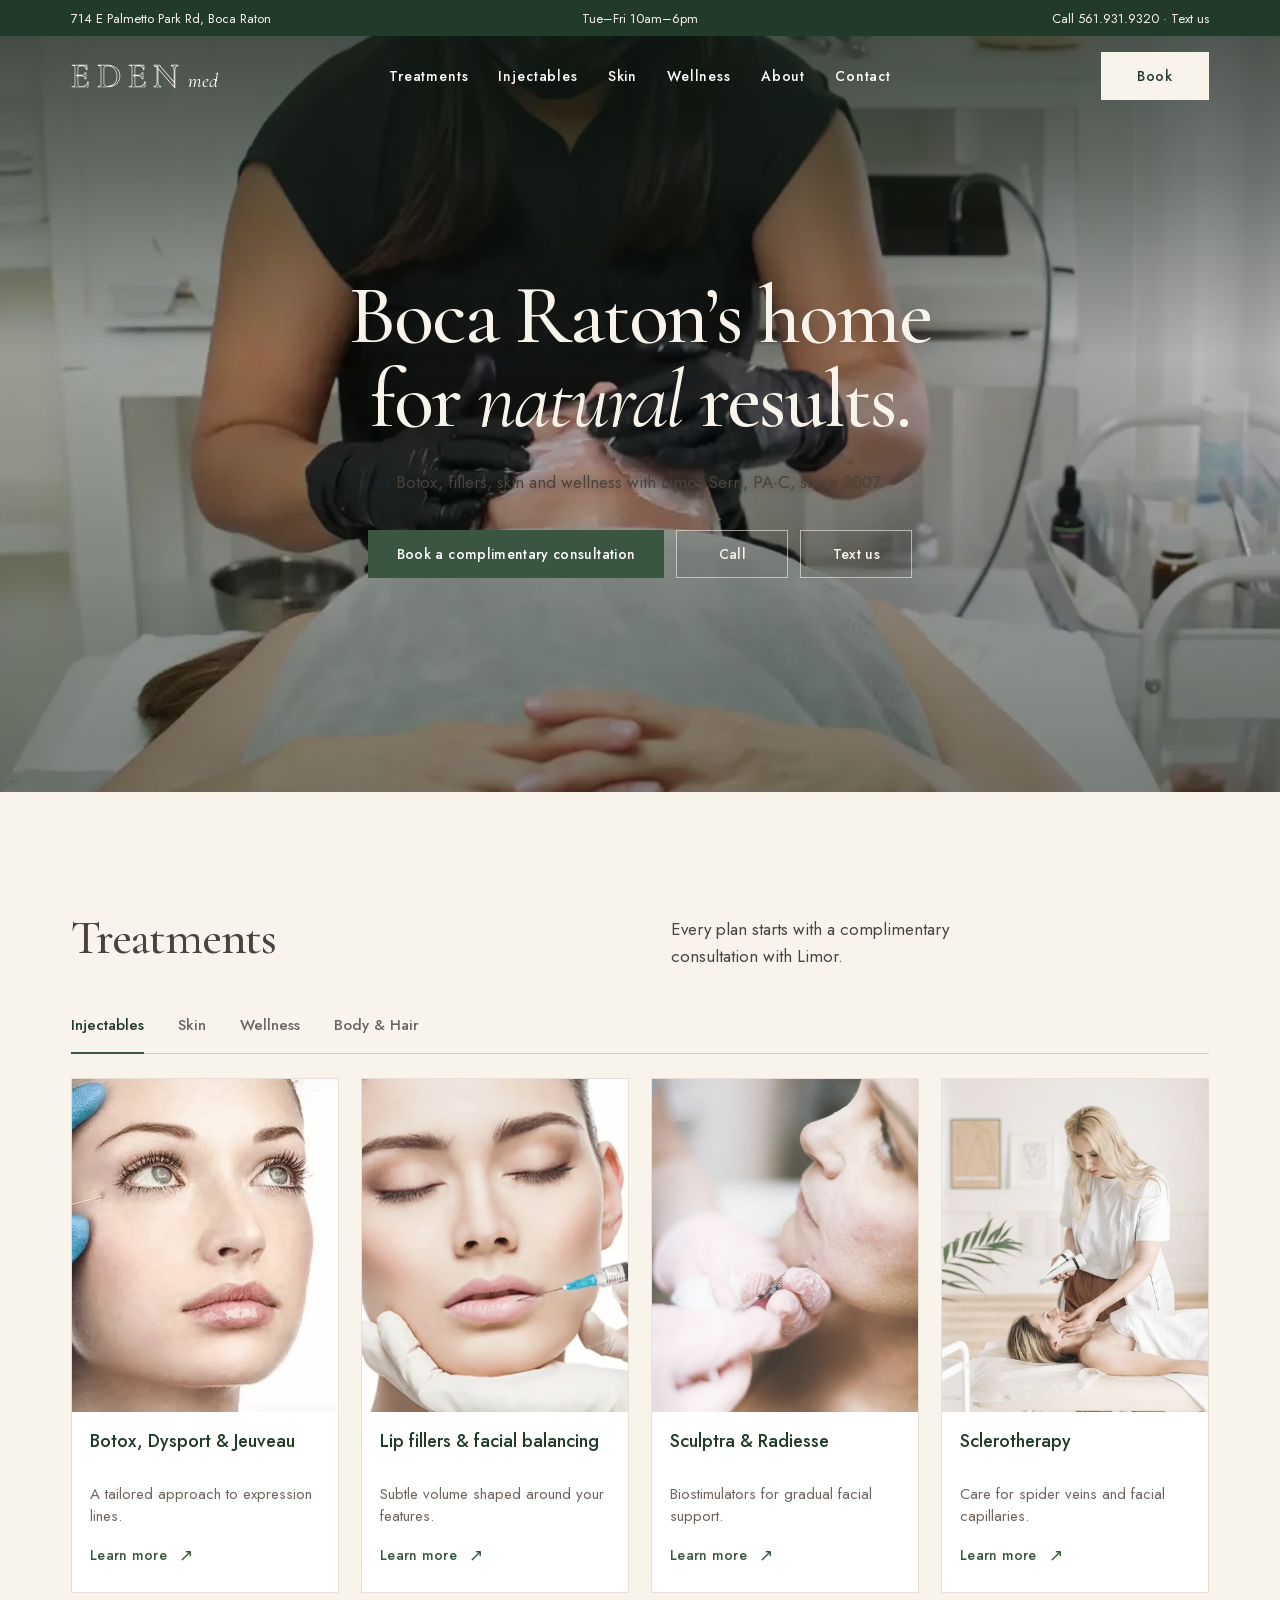
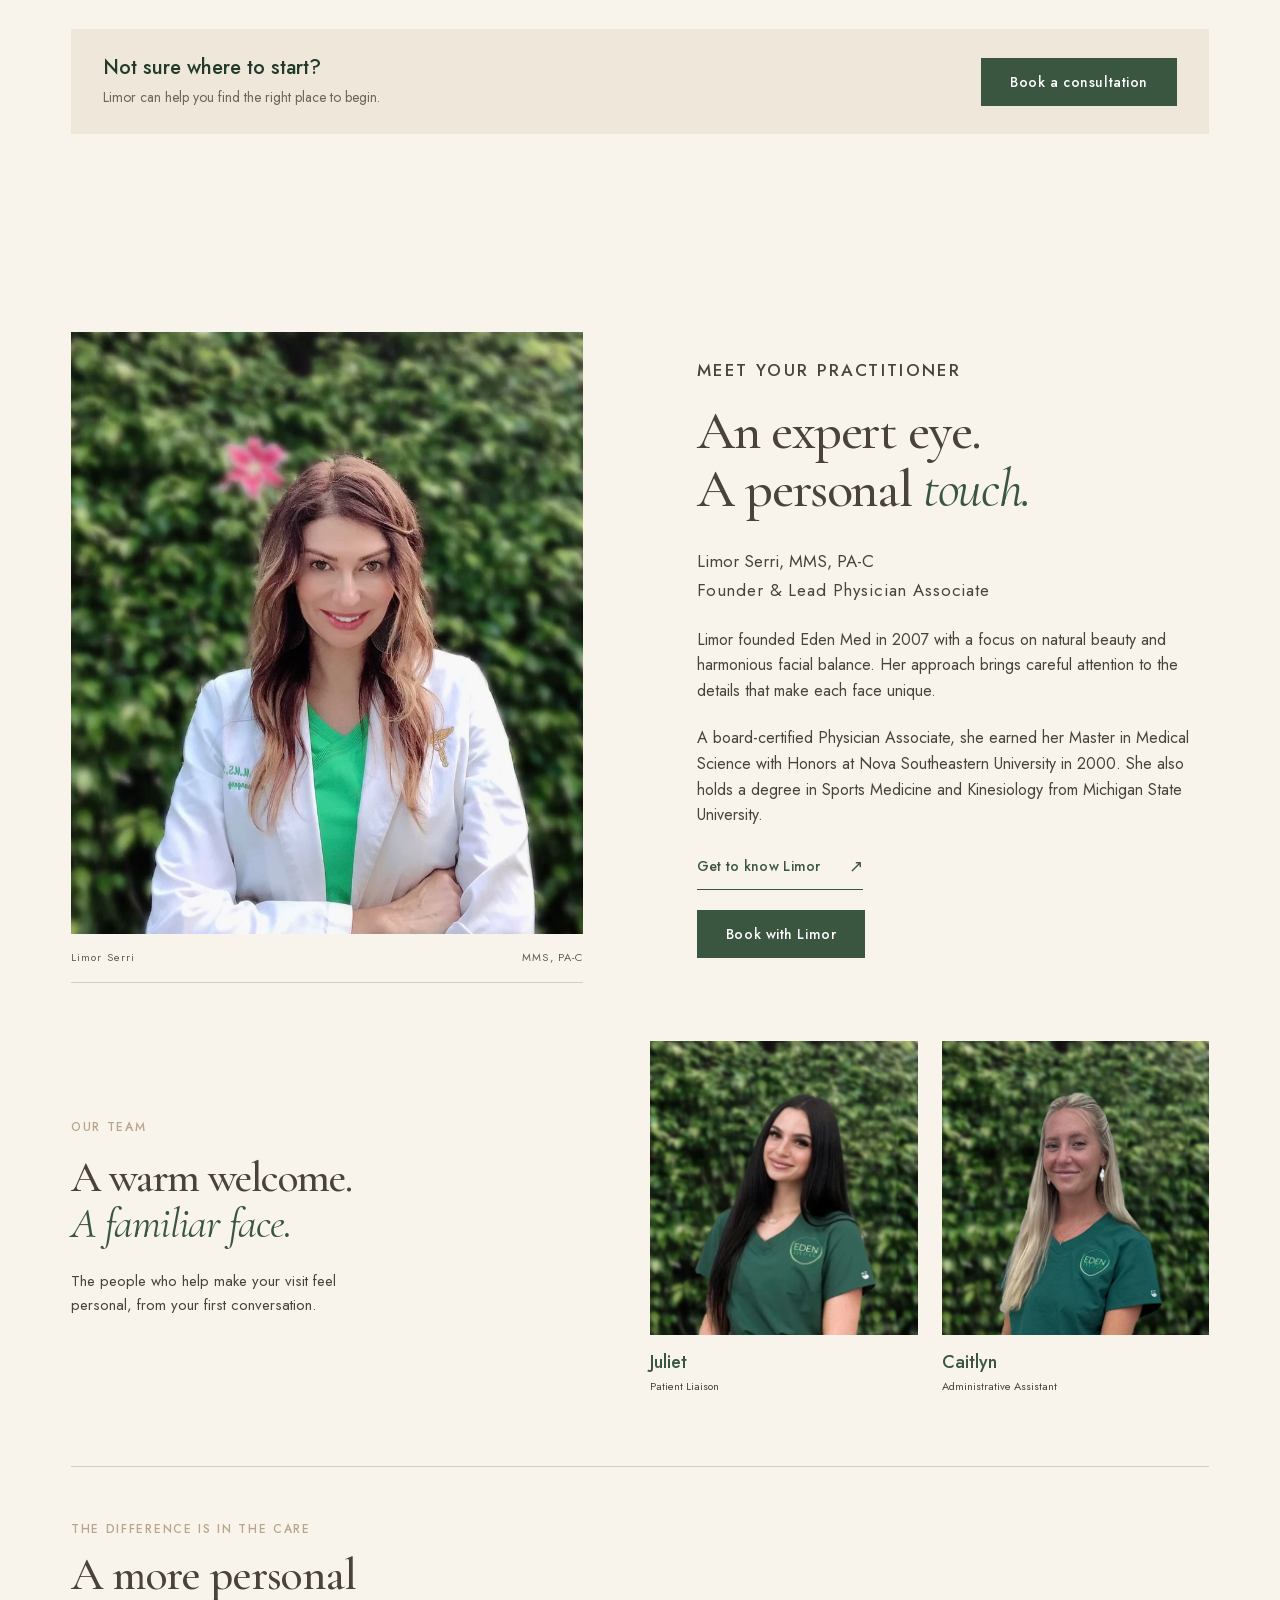
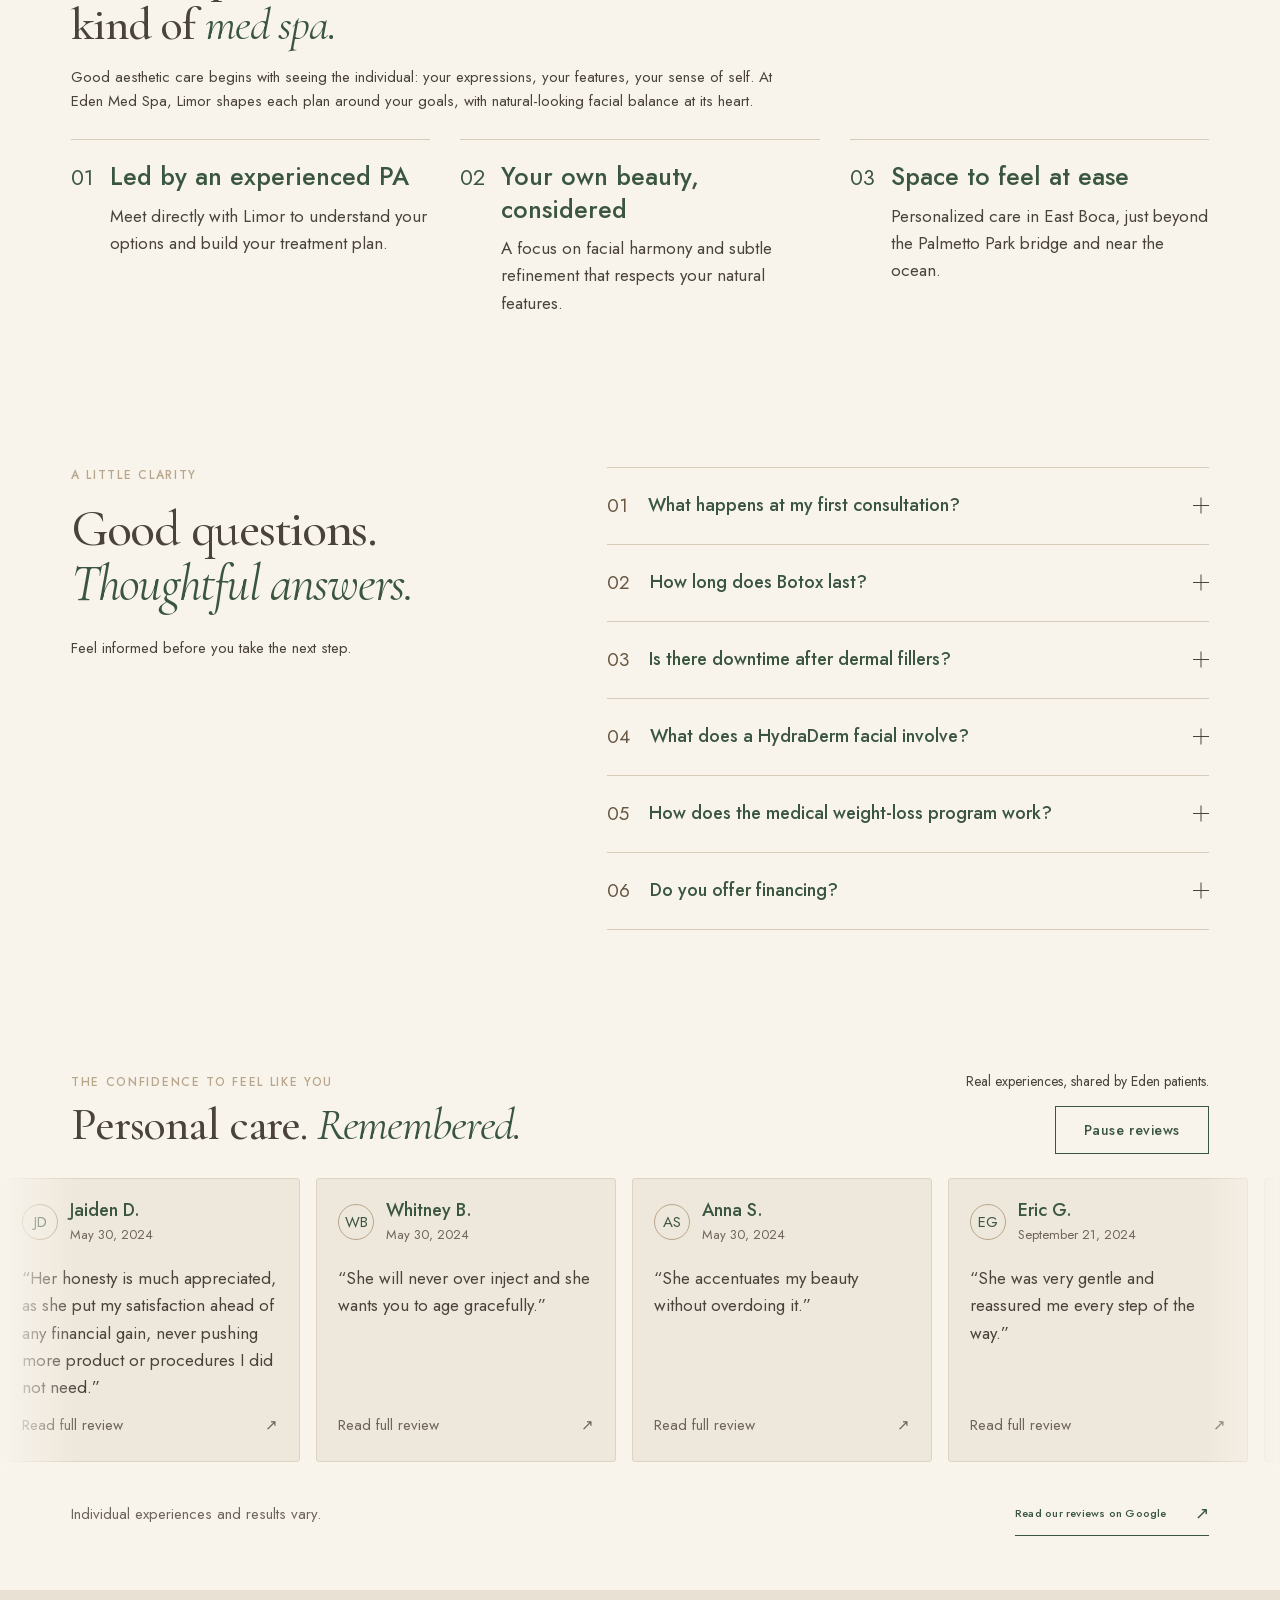
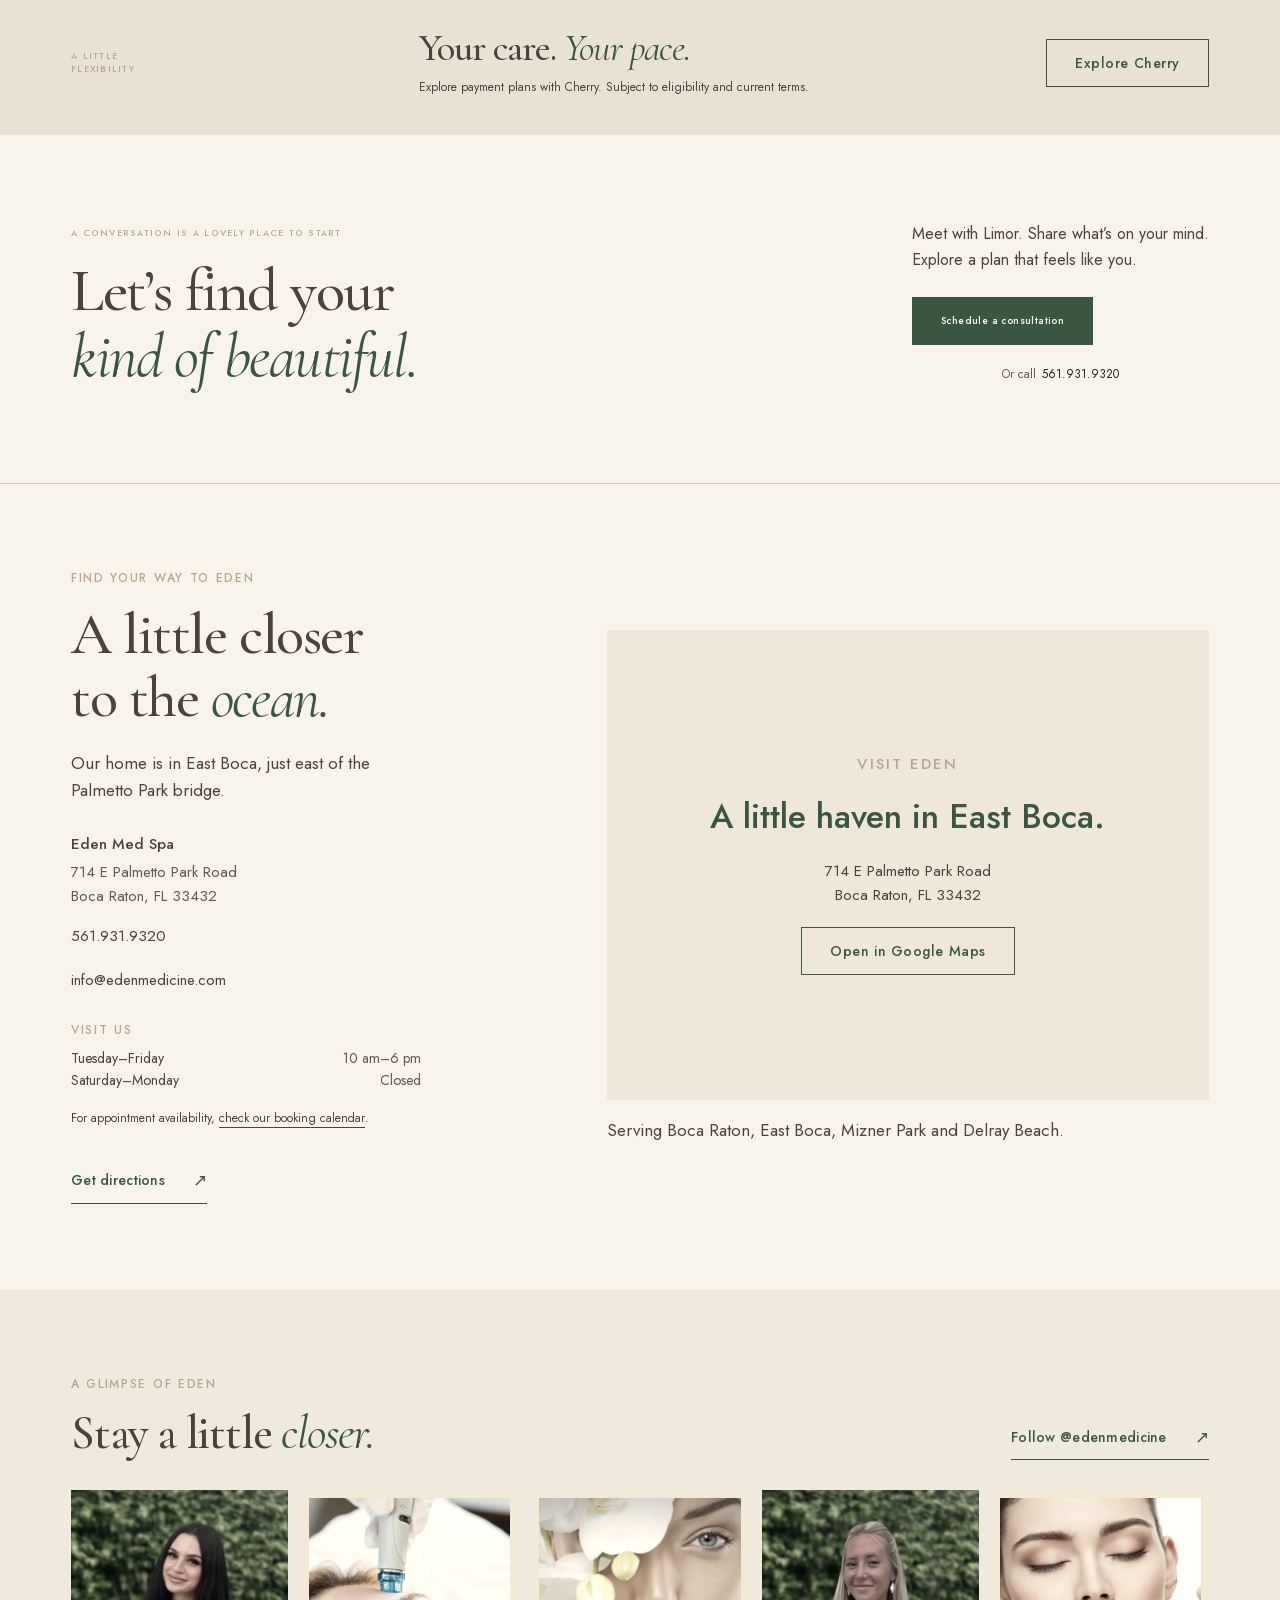
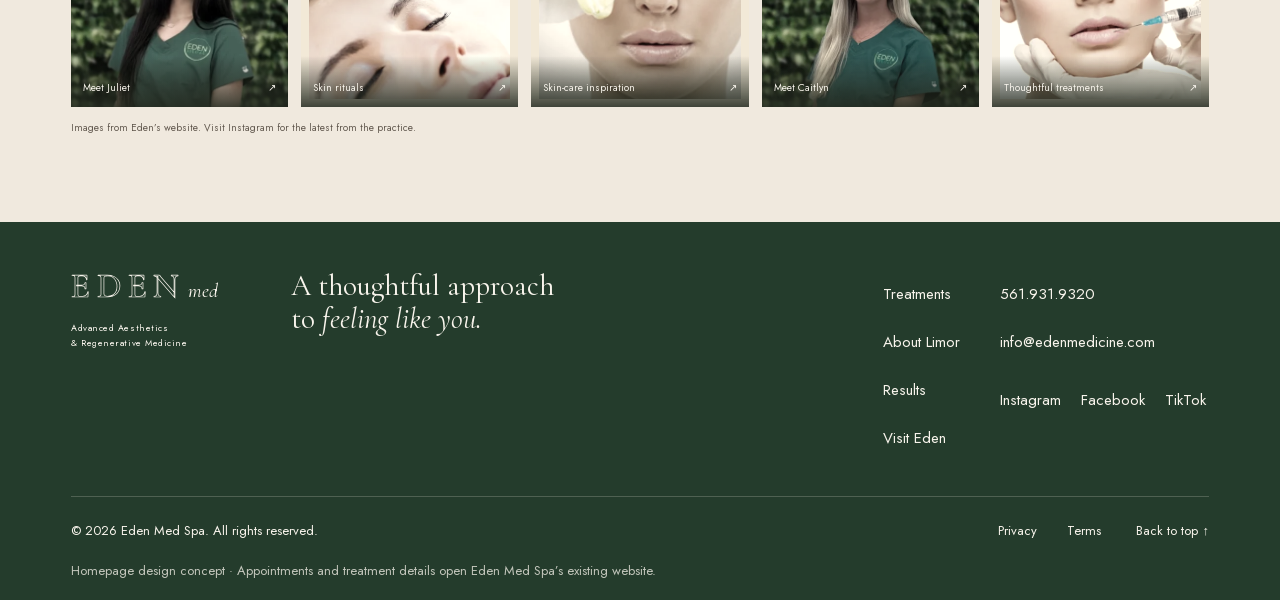
==== site/index.html @ 5ba5850f "Rebuild treatments as a visual category browser" ====
<!doctype html>
<html lang="en">
<head>
  <meta charset="utf-8">
  <meta name="viewport" content="width=device-width, initial-scale=1">
  <title>Med Spa in Boca Raton | Botox, Fillers &amp; Skin | Eden Med Spa</title>
  <meta name="description" content="Discover natural-looking Botox, lip fillers, PRP and skin treatments at Eden Med Spa in Boca Raton. Meet Limor Serri, MMS, PA-C, in East Boca. Complimentary consultations.">
  <meta name="robots" content="noindex, nofollow">
  <meta name="theme-color" content="#F8F4EC">
  <link rel="canonical" href="https://edenmedicine.com/">
  <meta property="og:title" content="Eden Med Spa — Natural-looking results in Boca Raton">
  <meta property="og:description" content="Personalized medical aesthetics with Limor Serri, MMS, PA-C. Discover Eden Med Spa in Boca Raton.">
  <meta property="og:locale" content="en_US">
  <meta property="og:site_name" content="Eden Med Spa">
  <meta property="og:type" content="website">
  <meta property="og:url" content="https://edenmedicine.com/">
  <meta property="og:image" content="https://edenmedicine.com/wp-content/uploads/2024/06/limro.png">
  <meta property="og:image:alt" content="Limor Serri, founder of Eden Med Spa in Boca Raton">
  <link rel="icon" href="assets/logo-eden-wordmark.svg" type="image/svg+xml">
  <link rel="preload" href="assets/cormorant-garamond.woff2" as="font" type="font/woff2" crossorigin>
  <link rel="preload" href="assets/jost.woff2" as="font" type="font/woff2" crossorigin>
  <link rel="stylesheet" href="styles.css">
  <script src="script.js" defer></script>
  <script type="application/ld+json">
  {
    "@context": "https://schema.org",
    "@graph": [
      {
        "@type": "MedicalBusiness",
        "@id": "https://edenmedicine.com/#business",
        "name": "Eden Med Spa",
        "url": "https://edenmedicine.com/",
        "telephone": "+1-561-931-9320",
        "email": "info@edenmedicine.com",
        "logo": "https://edenmedicine.com/wp-content/uploads/2024/05/logo23.png",
        "image": "https://edenmedicine.com/wp-content/uploads/2024/06/eden.png",
        "foundingDate": "2007",
        "founder": {"@id": "https://edenmedicine.com/#limor-serri"},
        "address": {"@type": "PostalAddress", "streetAddress": "714 E Palmetto Park Road", "addressLocality": "Boca Raton", "addressRegion": "FL", "postalCode": "33432", "addressCountry": "US"},
        "geo": {"@type": "GeoCoordinates", "latitude": 26.3503163, "longitude": -80.0744349},
        "openingHoursSpecification": [{"@type": "OpeningHoursSpecification", "dayOfWeek": ["Tuesday", "Wednesday", "Thursday", "Friday"], "opens": "10:00", "closes": "18:00"}],
        "sameAs": ["https://www.facebook.com/edenmedicine/", "https://www.instagram.com/edenmedicine/", "https://www.tiktok.com/@edenmedicine"],
        "hasMap": "https://www.google.com/maps/search/?api=1&query=Eden+Med+Spa+714+E+Palmetto+Park+Road+Boca+Raton",
        "potentialAction": {"@type": "ReserveAction", "target": "https://edenmedicine.com/book-appointment/"}
      },
      {
        "@type": "Person",
        "@id": "https://edenmedicine.com/#limor-serri",
        "name": "Limor Serri",
        "honorificSuffix": "MMS, PA-C",
        "jobTitle": "Founder and Lead Physician Associate",
        "url": "https://edenmedicine.com/about-us/",
        "image": "https://edenmedicine.com/wp-content/uploads/2024/06/limro.png",
        "worksFor": {"@id": "https://edenmedicine.com/#business"},
        "alumniOf": [{"@type": "CollegeOrUniversity", "name": "Nova Southeastern University"}, {"@type": "CollegeOrUniversity", "name": "Michigan State University"}]
      }
    ]
  }
  </script>
  <script type="application/ld+json">
{
  "@context": "https://schema.org",
  "@type": "FAQPage",
  "@id": "https://edenmedicine.com/#faq",
  "mainEntity": [
    {
      "@type": "Question",
      "name": "What happens at my first consultation?",
      "acceptedAnswer": {
        "@type": "Answer",
        "text": "Your complimentary consultation is a chance to share your goals with Limor and explore suitable options. Bring your questions about treatments, recovery and costs so you can decide on your next step together."
      }
    },
    {
      "@type": "Question",
      "name": "How long does Botox last?",
      "acceptedAnswer": {
        "@type": "Answer",
        "text": "Eden advises that Botox typically lasts around three to four months. Timing varies by person and treatment area; discuss a suitable follow-up plan with Limor."
      }
    },
    {
      "@type": "Question",
      "name": "Is there downtime after dermal fillers?",
      "acceptedAnswer": {
        "@type": "Answer",
        "text": "Swelling, tenderness and bruising can occur after fillers. These often settle over days to weeks, depending on the product, treatment area and your response. Ask Limor about recovery time and aftercare before scheduling around an event."
      }
    },
    {
      "@type": "Question",
      "name": "What does a HydraDerm facial involve?",
      "acceptedAnswer": {
        "@type": "Answer",
        "text": "HydraDerm uses water-based exfoliation, suction and serum infusion to cleanse and hydrate the skin. Eden can tailor the facial with additions selected for your skin concerns."
      }
    },
    {
      "@type": "Question",
      "name": "How does the medical weight-loss program work?",
      "acceptedAnswer": {
        "@type": "Answer",
        "text": "Eden’s medically supervised program begins with an assessment, including an examination, vital signs and measurements. Your provider discusses suitability for medication, alongside nutrition, physical activity and ongoing monitoring."
      }
    },
    {
      "@type": "Question",
      "name": "Do you offer financing?",
      "acceptedAnswer": {
        "@type": "Answer",
        "text": "Eden’s payments page offers financing through Cherry. Available plans, approval and terms depend on eligibility. Review the current options on the payments page before applying."
      }
    }
  ]
}
  </script>
</head>
<body>
  <a class="skip-link" href="#main">Skip to content</a>
  <div class="utility-bar" aria-label="Eden Med Spa details"><span>714 E Palmetto Park Rd, Boca Raton</span><span>Tue–Fri 10am–6pm</span><span><a href="tel:5619319320">Call 561.931.9320</a> · <a href="sms:5619319320">Text us</a></span></div>
  <header class="site-header" id="top">
    <div class="header-inner wrap">
      <a class="brand" href="#top" aria-label="Eden Med Spa home"><span class="brand-lockup" aria-hidden="true"><span class="brand-eden">EDEN</span><span class="brand-med">med</span></span></a>
      <nav class="main-nav" id="main-nav" aria-label="Main navigation">
        <a href="#treatments">Treatments</a><a href="#injectables">Injectables</a><a href="#skin">Skin</a><a href="#wellness">Wellness</a><a href="#about">About</a><a href="#contact">Contact</a>
        <div class="mobile-menu-contact"><a href="tel:5619319320">Call 561.931.9320</a><a href="sms:5619319320">Text us</a><p>714 E Palmetto Park Rd<br>Boca Raton, FL 33432</p></div>
      </nav>
      <div class="header-actions"><a class="button header-book" href="https://edenmedicine.com/book-appointment/">Book</a></div>
      <button class="menu-toggle" aria-expanded="false" aria-controls="main-nav" aria-label="Open menu" hidden><span></span><span></span></button>
    </div>
  </header>
  <main id="main">
    <section class="hero" aria-labelledby="hero-title">
      <img class="hero-poster" src="assets/hero-poster.webp" width="1280" height="720" alt="A facial treatment in a bright, modern spa room, shown as stock footage" fetchpriority="high">
      <video class="hero-video" muted autoplay loop playsinline preload="none" poster="assets/hero-poster.webp" aria-hidden="true" data-src="assets/hero-clinical-facial.mp4"></video>
      <div class="hero-inner wrap">
        <div class="hero-copy">
          <h1 id="hero-title">Boca Raton’s home<br>for <em>natural</em> results.</h1>
          <p class="hero-description">Botox, fillers, skin and wellness with Limor Serri, PA-C, since 2007.</p>
          <div class="hero-actions">
            <a class="button" href="https://edenmedicine.com/book-appointment/">Book a complimentary consultation</a>
            <a class="button button-outline" href="tel:5619319320">Call</a>
            <a class="button button-outline" href="sms:5619319320">Text us</a>
          </div>
        </div>
      </div>
      <button class="motion-toggle" type="button" aria-label="Pause hero video" hidden>Ⅱ</button>
    </section>

    <section class="treatments section" id="treatments" aria-labelledby="treatments-title">
      <div class="wrap">
        <div class="section-heading treatment-heading"><h2 id="treatments-title">Treatments</h2><p>Every plan starts with a complimentary consultation with Limor.</p></div>
        <div class="treatment-browser" id="treatment-browser">
          <div class="treatment-tabs" role="group" aria-label="Treatment categories">
            <button class="treatment-tab" id="injectables" type="button" data-category="injectables" aria-pressed="true">Injectables</button>
            <button class="treatment-tab" id="skin" type="button" data-category="skin" aria-pressed="false">Skin</button>
            <button class="treatment-tab" id="wellness" type="button" data-category="wellness" aria-pressed="false">Wellness</button>
            <button class="treatment-tab" id="body-hair" type="button" data-category="body-hair" aria-pressed="false">Body &amp; Hair</button>
          </div>
          <div class="treatment-grid" id="treatment-grid" aria-live="polite">
            <article class="treatment-card" data-category="injectables"><a class="treatment-image" href="https://edenmedicine.com/wrinkle-relaxers/"><img src="assets/treatments/treatment-01.webp" width="800" height="1000" alt="Close-up of a patient during a wrinkle relaxer consultation" loading="lazy"></a><div class="treatment-card-copy"><h3>Botox, Dysport &amp; Jeuveau</h3><p>A tailored approach to expression lines.</p><a class="text-link" href="https://edenmedicine.com/wrinkle-relaxers/">Learn more <span aria-hidden="true">↗</span></a></div></article>
            <article class="treatment-card" data-category="injectables"><a class="treatment-image" href="https://edenmedicine.com/dermal-fillers/"><img src="assets/treatments/treatment-02.webp" width="800" height="1000" alt="Dermal filler treatment in progress" loading="lazy"></a><div class="treatment-card-copy"><h3>Lip fillers &amp; facial balancing</h3><p>Subtle volume shaped around your features.</p><a class="text-link" href="https://edenmedicine.com/dermal-fillers/">Learn more <span aria-hidden="true">↗</span></a></div></article>
            <article class="treatment-card" data-category="injectables"><a class="treatment-image" href="https://edenmedicine.com/dermal-fillers/"><img src="assets/treatments/treatment-03.webp" width="800" height="1000" alt="Cosmetic injection performed in a modern clinic" loading="lazy"></a><div class="treatment-card-copy"><h3>Sculptra &amp; Radiesse</h3><p>Biostimulators for gradual facial support.</p><a class="text-link" href="https://edenmedicine.com/dermal-fillers/">Learn more <span aria-hidden="true">↗</span></a></div></article>
            <article class="treatment-card" data-category="injectables"><a class="treatment-image" href="https://edenmedicine.com/wellness-injections/"><img src="assets/treatments/treatment-04.webp" width="800" height="1000" alt="Provider preparing a professional skin treatment" loading="lazy"></a><div class="treatment-card-copy"><h3>Sclerotherapy</h3><p>Care for spider veins and facial capillaries.</p><a class="text-link" href="https://edenmedicine.com/wellness-injections/">Learn more <span aria-hidden="true">↗</span></a></div></article>
            <article class="treatment-card" data-category="skin"><a class="treatment-image" href="https://edenmedicine.com/hydraderm-facials/"><img src="assets/treatments/treatment-05.webp" width="800" height="1000" alt="HydraDerm facial treatment at Eden Med Spa" loading="lazy"></a><div class="treatment-card-copy"><h3>HydraDerm facials</h3><p>Cleanse, exfoliate and replenish with serum.</p><a class="text-link" href="https://edenmedicine.com/hydraderm-facials/">Learn more <span aria-hidden="true">↗</span></a></div></article>
            <article class="treatment-card" data-category="skin"><a class="treatment-image" href="https://edenmedicine.com/medical-aesthetician-treatments/"><img src="assets/treatments/treatment-06.webp" width="800" height="1000" alt="Microneedling treatment with a professional device" loading="lazy"></a><div class="treatment-card-copy"><h3>Microneedling with peptides &amp; HA</h3><p>Microneedling with HA, peptides or PRP.</p><a class="text-link" href="https://edenmedicine.com/medical-aesthetician-treatments/">Learn more <span aria-hidden="true">↗</span></a></div></article>
            <article class="treatment-card" data-category="skin"><a class="treatment-image" href="https://edenmedicine.com/medical-aesthetician-treatments/"><img src="assets/treatments/treatment-07.webp" width="800" height="1000" alt="Aesthetician using a facial device in a clinic" loading="lazy"></a><div class="treatment-card-copy"><h3>Chemical peels</h3><p>Options for uneven tone and skin texture.</p><a class="text-link" href="https://edenmedicine.com/medical-aesthetician-treatments/">Learn more <span aria-hidden="true">↗</span></a></div></article>
            <article class="treatment-card" data-category="skin"><a class="treatment-image" href="https://edenmedicine.com/services/"><img src="assets/treatments/treatment-08.webp" width="800" height="1000" alt="Gentle facial treatment in a bright spa room" loading="lazy"></a><div class="treatment-card-copy"><h3>Venus Viva skin resurfacing</h3><p>Resurfacing options chosen with your provider.</p><a class="text-link" href="https://edenmedicine.com/services/">Learn more <span aria-hidden="true">↗</span></a></div></article>
            <article class="treatment-card" data-category="skin"><a class="treatment-image" href="https://edenmedicine.com/services/"><img src="assets/treatments/treatment-09.webp" width="800" height="1000" alt="Client receiving a restorative facial" loading="lazy"></a><div class="treatment-card-copy"><h3>CO2Lift carboxy gel mask</h3><p>A carboxy gel mask for a refreshed look.</p><a class="text-link" href="https://edenmedicine.com/services/">Learn more <span aria-hidden="true">↗</span></a></div></article>
            <article class="treatment-card" data-category="skin"><a class="treatment-image" href="https://edenmedicine.com/skin-care/"><img src="assets/treatments/treatment-11.webp" width="800" height="1000" alt="Skincare serum selected for an at-home routine" loading="lazy"></a><div class="treatment-card-copy"><h3>Medical-grade skin care &amp; Latisse</h3><p>SkinBetter, Obagi and prescription lash care.</p><a class="text-link" href="https://edenmedicine.com/skin-care/">Learn more <span aria-hidden="true">↗</span></a></div></article>
            <article class="treatment-card" data-category="wellness"><a class="treatment-image" href="https://edenmedicine.com/weight-loss/"><img src="assets/treatments/treatment-13.webp" width="800" height="1000" alt="Patient speaking with a clinician in a medical office" loading="lazy"></a><div class="treatment-card-copy"><h3>Medical weight loss</h3><p>A medically supervised, individualized program.</p><a class="text-link" href="https://edenmedicine.com/weight-loss/">Learn more <span aria-hidden="true">↗</span></a></div></article>
            <article class="treatment-card" data-category="wellness"><a class="treatment-image" href="https://edenmedicine.com/weight-loss/"><img src="assets/treatments/treatment-14.webp" width="800" height="1000" alt="Patient consultation in a bright clinic" loading="lazy"></a><div class="treatment-card-copy"><h3>Lipotropic injections</h3><p>Discuss your wellness goals with Limor.</p><a class="text-link" href="https://edenmedicine.com/weight-loss/">Learn more <span aria-hidden="true">↗</span></a></div></article>
            <article class="treatment-card" data-category="wellness"><a class="treatment-image" href="https://edenmedicine.com/wellness-injections/"><img src="assets/treatments/treatment-12.webp" width="800" height="1000" alt="Clean clinical skincare and treatment supplies" loading="lazy"></a><div class="treatment-card-copy"><h3>Vitamin B12 &amp; NAD+ injections</h3><p>Injection options selected with your provider.</p><a class="text-link" href="https://edenmedicine.com/wellness-injections/">Learn more <span aria-hidden="true">↗</span></a></div></article>
            <article class="treatment-card" data-category="wellness"><a class="treatment-image" href="https://edenmedicine.com/wellness-injections/"><img src="assets/treatments/treatment-16.webp" width="800" height="1000" alt="Professional applying a skincare treatment with gloved hands" loading="lazy"></a><div class="treatment-card-copy"><h3>Glutathione infusions</h3><p>Wellness care planned around your needs.</p><a class="text-link" href="https://edenmedicine.com/wellness-injections/">Learn more <span aria-hidden="true">↗</span></a></div></article>
            <article class="treatment-card" data-category="body-hair"><a class="treatment-image" href="https://edenmedicine.com/prp-stem-cell-injections/"><img src="assets/treatments/treatment-10.webp" width="800" height="1000" alt="Aesthetician providing a facial treatment in a clinic" loading="lazy"></a><div class="treatment-card-copy"><h3>PRP &amp; stem cell consultations</h3><p>Regenerative options for skin and hair.</p><a class="text-link" href="https://edenmedicine.com/prp-stem-cell-injections/">Learn more <span aria-hidden="true">↗</span></a></div></article>
            <article class="treatment-card" data-category="body-hair"><a class="treatment-image" href="https://edenmedicine.com/cellulite-reduction-treatments/"><img src="assets/treatments/treatment-15.webp" width="800" height="1000" alt="Non-invasive body contouring treatment in a clinic" loading="lazy"></a><div class="treatment-card-copy"><h3>Cellulite reduction &amp; mesotherapy</h3><p>Body contouring options discussed in consultation.</p><a class="text-link" href="https://edenmedicine.com/cellulite-reduction-treatments/">Learn more <span aria-hidden="true">↗</span></a></div></article>
          </div>
          <button class="view-all" type="button" aria-controls="treatment-grid" aria-expanded="false" hidden></button>
        </div>
        <div class="treatment-cta"><div><h3>Not sure where to start?</h3><p>Limor can help you find the right place to begin.</p></div><a class="button" href="https://edenmedicine.com/book-appointment/">Book a consultation</a></div>
      </div>
    </section>

    <section class="founder section wrap" id="about" aria-labelledby="founder-title">
      <figure class="founder-portrait reveal"><img src="assets/limor-serri.webp" width="920" height="987" alt="Limor Serri, MMS, PA-C, founder and lead injector at Eden Med Spa in Boca Raton" loading="lazy"><figcaption><span>Limor Serri</span><span>MMS, PA-C</span></figcaption></figure>
      <div class="founder-copy reveal"><p class="eyebrow">Meet your practitioner</p><h2 id="founder-title">An expert eye.<br>A personal <em>touch.</em></h2>
        <p class="founder-name">Limor Serri, MMS, PA-C</p><p class="founder-role">Founder &amp; Lead Physician Associate</p>
        <p>Limor founded Eden Med in 2007 with a focus on natural beauty and harmonious facial balance. Her approach brings careful attention to the details that make each face unique.</p>
        <p>A board-certified Physician Associate, she earned her Master in Medical Science with Honors at Nova Southeastern University in 2000. She also holds a degree in Sports Medicine and Kinesiology from Michigan State University.</p>
        <a class="text-link" href="https://edenmedicine.com/about-us/">Get to know Limor <span aria-hidden="true">↗</span></a><div class="section-actions"><a class="button" href="https://edenmedicine.com/book-appointment/">Book with Limor <span aria-hidden="true">↗</span></a></div>
      </div>
    </section>

    <section class="team wrap" aria-labelledby="team-title"><div class="team-intro"><p class="eyebrow">Our team</p><h2 id="team-title">A warm welcome.<br><em>A familiar face.</em></h2><p>The people who help make your visit feel personal, from your first conversation.</p></div><div class="team-cards"><figure><img src="assets/team-juliet.webp" width="560" height="620" alt="Juliet, Eden Med’s Patient Liaison" loading="lazy"><figcaption><h3>Juliet</h3><p>Patient Liaison</p></figcaption></figure><figure><img src="assets/team-caitlyn.webp" width="560" height="620" alt="Caitlyn, Eden Med’s Administrative Assistant" loading="lazy"><figcaption><h3>Caitlyn</h3><p>Administrative Assistant</p></figcaption></figure></div></section>

    <section class="why-eden wrap" aria-labelledby="why-title">
      <div class="why-heading"><p class="eyebrow">The difference is in the care</p><h2 id="why-title">A more personal<br>kind of <em>med spa.</em></h2><p>Good aesthetic care begins with seeing the individual: your expressions, your features, your sense of self. At Eden Med Spa, Limor shapes each plan around your goals, with natural-looking facial balance at its heart.</p></div>
      <div class="why-points">
        <article><span class="point-number">01</span><div><h3>Led by an experienced PA</h3><p>Meet directly with Limor to understand your options and build your treatment plan.</p></div></article>
        <article><span class="point-number">02</span><div><h3>Your own beauty, considered</h3><p>A focus on facial harmony and subtle refinement that respects your natural features.</p></div></article>
        <article><span class="point-number">03</span><div><h3>Space to feel at ease</h3><p>Personalized care in East Boca, just beyond the Palmetto Park bridge and near the ocean.</p></div></article>
      </div>
    </section>



    <section class="faq section wrap" id="faq" aria-labelledby="faq-title"><div class="faq-intro"><p class="eyebrow">A little clarity</p><h2 id="faq-title">Good questions.<br><em>Thoughtful answers.</em></h2><p>Feel informed before you take the next step.</p></div><div class="faq-content"><details class="faq-item"><summary><span class="faq-number" aria-hidden="true">01</span><h3>What happens at my first consultation?</h3><span class="expand-sign" aria-hidden="true"></span></summary><p>Your complimentary consultation is a chance to share your goals with Limor and explore suitable options. Bring your questions about treatments, recovery and costs so you can decide on your next step together.</p></details><details class="faq-item"><summary><span class="faq-number" aria-hidden="true">02</span><h3>How long does Botox last?</h3><span class="expand-sign" aria-hidden="true"></span></summary><p>Eden advises that Botox typically lasts around three to four months. Timing varies by person and treatment area; discuss a suitable follow-up plan with Limor.</p></details><details class="faq-item"><summary><span class="faq-number" aria-hidden="true">03</span><h3>Is there downtime after dermal fillers?</h3><span class="expand-sign" aria-hidden="true"></span></summary><p>Swelling, tenderness and bruising can occur after fillers. These often settle over days to weeks, depending on the product, treatment area and your response. Ask Limor about recovery time and aftercare before scheduling around an event.</p></details><details class="faq-item"><summary><span class="faq-number" aria-hidden="true">04</span><h3>What does a HydraDerm facial involve?</h3><span class="expand-sign" aria-hidden="true"></span></summary><p>HydraDerm uses water-based exfoliation, suction and serum infusion to cleanse and hydrate the skin. Eden can tailor the facial with additions selected for your skin concerns.</p></details><details class="faq-item"><summary><span class="faq-number" aria-hidden="true">05</span><h3>How does the medical weight-loss program work?</h3><span class="expand-sign" aria-hidden="true"></span></summary><p>Eden’s medically supervised program begins with an assessment, including an examination, vital signs and measurements. Your provider discusses suitability for medication, alongside nutrition, physical activity and ongoing monitoring.</p></details><details class="faq-item"><summary><span class="faq-number" aria-hidden="true">06</span><h3>Do you offer financing?</h3><span class="expand-sign" aria-hidden="true"></span></summary><p>Eden’s payments page offers financing through Cherry. Available plans, approval and terms depend on eligibility. Review the current options on the payments page before applying. <a href="https://edenmedicine.com/payments/">Explore Cherry financing ↗</a></p></details></div></section>

    <section class="reviews section" id="reviews" aria-labelledby="reviews-title">
      <div class="wrap reviews-heading"><div><p class="eyebrow">The confidence to feel like you</p><h2 id="reviews-title">Personal care. <em>Remembered.</em></h2></div><div class="reviews-controls"><p>Real experiences, shared by Eden patients.</p><button class="button button-outline review-pause" type="button" aria-pressed="false" hidden>Pause reviews</button></div></div>
      <div class="review-marquee"><div class="marquee-row" role="region" aria-label="Patient stories" tabindex="0"><div class="marquee-track"><div class="marquee-group">
        <article class="review-card"><div class="review-person"><span class="review-avatar" aria-hidden="true">JD</span><div><h3>Jaiden D.</h3><time datetime="2024-05-30">May 30, 2024</time></div></div><blockquote>“Her honesty is much appreciated, as she put my satisfaction ahead of any financial gain, never pushing more product or procedures I did not need.”</blockquote><a href="https://edenmedicine.com/" aria-label="Read full review by Jaiden D. on Eden’s website">Read full review <span aria-hidden="true">↗</span></a></article>
        <article class="review-card"><div class="review-person"><span class="review-avatar" aria-hidden="true">WB</span><div><h3>Whitney B.</h3><time datetime="2024-05-30">May 30, 2024</time></div></div><blockquote>“She will never over inject and she wants you to age gracefully.”</blockquote><a href="https://edenmedicine.com/" aria-label="Read full review by Whitney B. on Eden’s website">Read full review <span aria-hidden="true">↗</span></a></article>
        <article class="review-card"><div class="review-person"><span class="review-avatar" aria-hidden="true">AS</span><div><h3>Anna S.</h3><time datetime="2024-05-30">May 30, 2024</time></div></div><blockquote>“She accentuates my beauty without overdoing it.”</blockquote><a href="https://edenmedicine.com/" aria-label="Read full review by Anna S. on Eden’s website">Read full review <span aria-hidden="true">↗</span></a></article>
        <article class="review-card"><div class="review-person"><span class="review-avatar" aria-hidden="true">EG</span><div><h3>Eric G.</h3><time datetime="2024-09-21">September 21, 2024</time></div></div><blockquote>“She was very gentle and reassured me every step of the way.”</blockquote><a href="https://edenmedicine.com/testimonials/" aria-label="Read full review by Eric G. on Eden’s website">Read full review <span aria-hidden="true">↗</span></a></article>
        <article class="review-card"><div class="review-person"><span class="review-avatar" aria-hidden="true">CL</span><div><h3>Chetna L.</h3><time datetime="2024-05-30">May 30, 2024</time></div></div><blockquote>“She was absolutely amazing with my lip filler and has been super helpful with the semaglutide package as well!”</blockquote><a href="https://edenmedicine.com/" aria-label="Read full review by Chetna L. on Eden’s website">Read full review <span aria-hidden="true">↗</span></a></article>
        <article class="review-card"><div class="review-person"><span class="review-avatar" aria-hidden="true">DR</span><div><h3>Dylan R.</h3><time datetime="2024-05-30">May 30, 2024</time></div></div><blockquote>“Beautiful Med Spa! The Staff was extremely professional &amp; friendly.”</blockquote><a href="https://edenmedicine.com/" aria-label="Read full review by Dylan R. on Eden’s website">Read full review <span aria-hidden="true">↗</span></a></article>
        <article class="review-card"><div class="review-person"><span class="review-avatar" aria-hidden="true">SS</span><div><h3>Sloane S.</h3><time datetime="2024-05-30">May 30, 2024</time></div></div><blockquote>“I was nervous to get fillers, so Limor made me feel comfortable and relaxed.”</blockquote><a href="https://edenmedicine.com/" aria-label="Read full review by Sloane S. on Eden’s website">Read full review <span aria-hidden="true">↗</span></a></article>
        <article class="review-card"><div class="review-person"><span class="review-avatar" aria-hidden="true">BR</span><div><h3>Betty R.</h3><time datetime="2024-09-21">September 21, 2024</time></div></div><blockquote>“Limor takes her time to be sure she places the injections in just the right place.”</blockquote><a href="https://edenmedicine.com/testimonials/" aria-label="Read full review by Betty R. on Eden’s website">Read full review <span aria-hidden="true">↗</span></a></article>
      </div></div></div></div>
      <div class="wrap reviews-foot"><p>Individual experiences and results vary.</p><a class="text-link" href="https://www.google.com/maps/search/?api=1&amp;query=Eden+Med+Spa+714+E+Palmetto+Park+Road+Boca+Raton">Read our reviews on Google <span aria-hidden="true">↗</span></a></div>
    </section>

    <section class="financing" aria-labelledby="financing-title"><div class="wrap financing-inner"><p class="eyebrow">A little flexibility</p><div><h2 id="financing-title">Your care. <em>Your pace.</em></h2><p>Explore payment plans with Cherry. Subject to eligibility and current terms.</p></div><a class="button button-outline" href="https://edenmedicine.com/payments/">Explore Cherry <span aria-hidden="true">↗</span></a></div></section>

    <section class="consultation section" aria-labelledby="consultation-title"><div class="wrap consultation-inner">
      <div><p class="eyebrow">A conversation is a lovely place to start</p><h2 id="consultation-title">Let’s find your<br><em>kind of beautiful.</em></h2></div>
      <div class="consultation-actions"><p>Meet with Limor. Share what’s on your mind.<br>Explore a plan that feels like you.</p><a class="button" href="https://edenmedicine.com/book-appointment/">Schedule a consultation <span class="arrow" aria-hidden="true">↗</span></a><a class="call-link" href="tel:5619319320">Or call <span>561.931.9320</span></a></div>
    </div></section>

    <section class="contact section wrap" id="contact" aria-labelledby="contact-title">
      <div class="contact-info"><p class="eyebrow">Find your way to Eden</p><h2 id="contact-title">A little closer<br>to the <em>ocean.</em></h2><p class="contact-intro">Our home is in East Boca, just east of the Palmetto Park bridge.</p>
        <address><strong>Eden Med Spa</strong><span>714 E Palmetto Park Road<br>Boca Raton, FL 33432</span><a href="tel:5619319320">561.931.9320</a><a href="mailto:info@edenmedicine.com">info@edenmedicine.com</a></address>
        <div class="hours"><p class="eyebrow">Visit us</p><dl><div><dt>Tuesday–Friday</dt><dd>10 am–6 pm</dd></div><div><dt>Saturday–Monday</dt><dd>Closed</dd></div></dl><p class="hours-note">For appointment availability, <a href="https://edenmedicine.com/book-appointment/">check our booking calendar</a>.</p></div>
        <a class="text-link" href="https://www.google.com/maps/search/?api=1&amp;query=Eden+Med+Spa+714+E+Palmetto+Park+Road+Boca+Raton">Get directions <span aria-hidden="true">↗</span></a>
      </div>
      <div class="contact-map"><div class="map-frame"><div class="map-fallback"><p class="eyebrow">Visit Eden</p><h3>A little haven in East Boca.</h3><p>714 E Palmetto Park Road<br>Boca Raton, FL 33432</p><a class="button button-outline" href="https://www.google.com/maps/search/?api=1&amp;query=Eden+Med+Spa+714+E+Palmetto+Park+Road+Boca+Raton">Open in Google Maps <span aria-hidden="true">↗</span></a></div><iframe title="Map showing Eden Med Spa at 714 E Palmetto Park Road, Boca Raton" src="https://www.google.com/maps/embed?pb=!1m18!1m12!1m3!1d3575.26417315667!2d-80.07700982447484!3d26.350316276986828!2m3!1f0!2f0!3f0!3m2!1i1024!2i768!4f13.1!3m3!1m2!1s0x88d8e2223df3b1eb%3A0xfe7a121fc7399f6e!2s714%20E%20Palmetto%20Park%20Rd%2C%20Boca%20Raton%2C%20FL%2033432%2C%20USA!5e0!3m2!1sen!2sin!4v1716443321004!5m2!1sen!2sin" width="640" height="520" loading="lazy" referrerpolicy="no-referrer-when-downgrade" allowfullscreen></iframe></div><p>Serving Boca Raton, East Boca, Mizner Park and Delray Beach.</p></div>
    </section>
    <section class="instagram section" aria-labelledby="instagram-title"><div class="wrap"><div class="instagram-heading"><div><p class="eyebrow">A glimpse of Eden</p><h2 id="instagram-title">Stay a little <em>closer.</em></h2></div><a class="text-link" href="https://www.instagram.com/edenmedicine/">Follow @edenmedicine <span aria-hidden="true">↗</span></a></div><div class="instagram-grid"><a href="https://www.instagram.com/edenmedicine/" aria-label="Meet Juliet — follow Eden on Instagram"><img src="assets/instagram-01.webp" alt="Juliet, Patient Liaison at Eden Med" width="440" height="440" loading="lazy"><span>Meet Juliet <span aria-hidden="true">↗</span></span></a><a href="https://www.instagram.com/edenmedicine/" aria-label="Skin rituals — follow Eden on Instagram"><img src="assets/instagram-02.webp" alt="HydraDerm treatment imagery from Eden’s website" width="440" height="440" loading="lazy"><span>Skin rituals <span aria-hidden="true">↗</span></span></a><a href="https://www.instagram.com/edenmedicine/" aria-label="Skin-care inspiration — follow Eden on Instagram"><img src="assets/instagram-03.webp" alt="Stock beauty portrait with a white orchid, from Eden’s skin-care page" width="440" height="440" loading="lazy"><span>Skin-care inspiration <span aria-hidden="true">↗</span></span></a><a href="https://www.instagram.com/edenmedicine/" aria-label="Meet Caitlyn — follow Eden on Instagram"><img src="assets/instagram-04.webp" alt="Caitlyn, Administrative Assistant at Eden Med" width="440" height="440" loading="lazy"><span>Meet Caitlyn <span aria-hidden="true">↗</span></span></a><a href="https://www.instagram.com/edenmedicine/" aria-label="Thoughtful treatments — follow Eden on Instagram"><img src="assets/instagram-05.webp" alt="Dermal filler treatment imagery from Eden’s website" width="440" height="440" loading="lazy"><span>Thoughtful treatments <span aria-hidden="true">↗</span></span></a></div><p class="image-note">Images from Eden’s website. Visit Instagram for the latest from the practice.</p></div></section>
  </main>
  <footer class="site-footer"><div class="wrap">
    <div class="footer-main"><a class="footer-brand" href="#top" aria-label="Eden med — Advanced Aesthetics &amp; Regenerative Medicine — home"><span class="brand-lockup" aria-hidden="true"><span class="brand-eden">EDEN</span><span class="brand-med">med</span></span><span class="brand-descriptor">Advanced Aesthetics<br>&amp; Regenerative Medicine</span></a><p class="footer-statement">A thoughtful approach<br>to <em>feeling like you.</em></p><nav aria-label="Footer navigation"><a href="#treatments">Treatments</a><a href="#about">About Limor</a><a href="https://edenmedicine.com/gallery/">Results</a><a href="#contact">Visit Eden</a></nav><div class="footer-contact"><a href="tel:5619319320">561.931.9320</a><a href="mailto:info@edenmedicine.com">info@edenmedicine.com</a><div class="socials"><a href="https://www.instagram.com/edenmedicine/">Instagram</a><a href="https://www.facebook.com/edenmedicine/">Facebook</a><a href="https://www.tiktok.com/@edenmedicine">TikTok</a></div></div></div>
    <div class="footer-bottom"><p>© 2026 Eden Med Spa. All rights reserved.</p><div><a href="https://edenmedicine.com/privacy-policy/">Privacy</a><a href="https://edenmedicine.com/terms-of-service/">Terms</a><a href="#top">Back to top ↑</a></div></div>
    <p class="demo-note">Homepage design concept · Appointments and treatment details open Eden Med Spa’s existing website.</p>
  </div></footer>
  <nav class="mobile-actions" aria-label="Quick contact" hidden><a class="button" href="https://edenmedicine.com/book-appointment/">Book <span aria-hidden="true">↗</span></a><a href="tel:5619319320">Call</a><a href="sms:5619319320">Text</a></nav>
</body>
</html>
---- site/styles.css ----
/* Elementor global colors and fonts */
:root {
  --e-global-color-primary: #F8F4EC;
  --e-global-color-secondary: #EFE7DA;
  --e-global-color-text: #2A2420;
  --e-global-color-accent: #3B5640;
  --e-global-color-white: #FFFFFF;
  --e-global-color-muted: #6E645B;
  --e-global-color-sage: #6CA082;
  --e-global-color-accent-hover: #174C26;
  --e-global-typography-primary-font-family: "Cormorant Garamond", Georgia, serif;
  --e-global-typography-text-font-family: "Jost", Arial, sans-serif;
  --line: #D8D1C5;
  --container: 1240px;
  --gutter: clamp(24px, 5.55vw, 80px);
}
@font-face{font-family:"Cormorant Garamond";font-style:normal;font-weight:300 700;font-display:swap;src:url("assets/cormorant-garamond.woff2") format("woff2")}
@font-face{font-family:"Cormorant Garamond";font-style:italic;font-weight:400;font-display:swap;src:url("assets/cormorant-garamond-italic.woff2") format("woff2")}
@font-face{font-family:"Jost";font-style:normal;font-weight:100 900;font-display:swap;src:url("assets/jost.woff2") format("woff2")}
*{box-sizing:border-box}
html{scroll-behavior:smooth;scroll-padding-top:116px}
body{margin:0;color:var(--e-global-color-text);background:var(--e-global-color-primary);font:400 17px/1.65 var(--e-global-typography-text-font-family);-webkit-font-smoothing:antialiased}
img{display:block;max-width:100%;height:auto}
figure,p,h1,h2,h3,blockquote{margin:0}
a{color:inherit;text-decoration:none;text-underline-offset:5px}
button{font:inherit;color:inherit;cursor:pointer}
a,button,summary{-webkit-tap-highlight-color:transparent}
:focus-visible{outline:2px solid var(--e-global-color-accent);outline-offset:6px}
::selection{background:var(--e-global-color-secondary);color:var(--e-global-color-accent)}
h1,h2,h3,blockquote{font-family:var(--e-global-typography-primary-font-family);font-weight:400}
h2{font-size:clamp(44px,4.45vw,64px);line-height:1.06;letter-spacing:-.035em}
h3{font-size:32px;line-height:1.15;letter-spacing:-.02em}
em{font-weight:400;color:var(--e-global-color-accent)}
p{color:var(--e-global-color-muted)}
.wrap{width:calc(100% - var(--gutter)*2);max-width:var(--container);margin-inline:auto}
.section{padding-block:112px}
.eyebrow{font-size:10px;line-height:1.6;letter-spacing:.19em;font-weight:500;text-transform:uppercase;color:var(--e-global-color-accent);margin-bottom:24px}
.button{display:inline-flex;min-height:54px;align-items:center;justify-content:center;gap:22px;padding:16px 22px;color:white;background:var(--e-global-color-accent);border:1px solid var(--e-global-color-accent);font-size:11px;line-height:1.4;letter-spacing:.08em;font-weight:500;text-decoration:none;transition:background .25s,border-color .25s}
.button:hover{background:var(--e-global-color-accent-hover);border-color:var(--e-global-color-accent-hover)}
.arrow{font-size:18px;font-weight:400;line-height:1}
.text-link{display:inline-flex;align-items:center;justify-content:space-between;gap:28px;min-height:44px;border-bottom:1px solid var(--e-global-color-accent);font-size:12px;font-weight:500;letter-spacing:.04em;color:var(--e-global-color-accent);transition:color .2s}
.text-link span{font-size:17px;transition:transform .2s}
.text-link:hover span{transform:translate(3px,-2px)}
.skip-link{position:fixed;top:8px;left:16px;z-index:100;background:white;padding:12px 20px;transform:translateY(-150%)}
.skip-link:focus{transform:none}
.site-header{position:sticky;top:0;z-index:20;background:#FCFAF5;transition:background .25s,box-shadow .25s}
.site-header.is-scrolled{background:var(--e-global-color-primary);box-shadow:0 1px 0 var(--line)}
.header-inner{display:flex;align-items:center;justify-content:space-between;gap:30px;min-height:102px}
.brand{width:77px;flex:none;padding-block:10px}
.brand img{width:77px;height:auto}
.main-nav{display:flex;align-items:center;justify-content:center;gap:34px;margin-left:auto;margin-right:44px}
.main-nav a{display:inline-flex;align-items:center;justify-content:center;min-height:44px;min-width:44px;font-size:12px;letter-spacing:.045em;position:relative}
.main-nav a:after{content:"";position:absolute;bottom:7px;left:0;width:0;height:1px;background:var(--e-global-color-accent);transition:width .25s}
.main-nav a:hover:after{width:100%}
.header-book{font-size:11px;min-height:46px;padding:12px 18px;gap:25px}
.mobile-label{display:none}
.menu-toggle{display:none;background:transparent;border:0;width:44px;height:44px;padding:11px}
.menu-toggle span{display:block;width:22px;height:1px;background:var(--e-global-color-accent);margin:6px 0;transition:transform .2s}
.hero{position:relative;min-height:718px;isolation:isolate;background:var(--e-global-color-secondary)}
.hero-photo{position:absolute;inset:0;z-index:-1}
.hero-photo img{width:58%;height:100%;margin-left:auto;object-fit:cover;object-position:50% 35%}
.hero-inner{padding-top:48px;padding-bottom:68px}
.hero-copy{background:var(--e-global-color-primary);width:590px;max-width:55%;padding:46px 48px 42px}
.hero .eyebrow{display:flex;align-items:center;gap:12px;font-size:9px;letter-spacing:.17em;margin-bottom:23px}
.short-rule{display:inline-block;width:24px;height:1px;background:var(--e-global-color-sage)}
h1{font-size:clamp(62px,5.8vw,84px);line-height:.97;letter-spacing:-.04em}
.hero-description{font-size:15px;line-height:1.7;margin-top:26px}
.hero-actions{display:flex;flex-direction:column;align-items:flex-start;gap:11px;margin-top:29px}
.hero-actions .button{font-size:10px;gap:25px}
.hero-caption{position:absolute;bottom:24px;right:var(--gutter);background:var(--e-global-color-primary);padding:13px 20px;font-family:var(--e-global-typography-primary-font-family);font-size:23px;color:var(--e-global-color-text)}
.hero-caption span{display:block;font:400 9px/1.5 var(--e-global-typography-text-font-family);text-transform:uppercase;letter-spacing:.17em;margin-top:3px}
.philosophy{display:grid;grid-template-columns:.8fr 1.2fr;gap:12%;align-items:center;max-width:1100px}
.philosophy-photo{padding-top:28px}
.philosophy-photo img{height:390px;width:100%;object-fit:cover;object-position:50% 40%}
.photo-caption{display:block;font-family:var(--e-global-typography-primary-font-family);font-size:21px;font-style:italic;margin-top:16px;text-align:right;color:var(--e-global-color-muted)}
.philosophy-copy p:not(.eyebrow){font-size:16px;max-width:500px;margin-top:20px}
.philosophy-copy .text-link{margin-top:20px}
.treatments{background:var(--e-global-color-white)}
.section-heading{display:flex;justify-content:space-between;gap:50px;align-items:end;margin-bottom:50px}
.section-heading>p{max-width:285px;font-size:16px;margin-bottom:4px}
.treatment-cards{display:grid;grid-template-columns:repeat(3,minmax(0,1fr));gap:32px}
.card-image{display:block;overflow:hidden;background:var(--e-global-color-secondary);aspect-ratio:1.15}
.card-image img{height:100%;width:100%;object-fit:cover;transition:transform .6s}
.treatment-card:nth-child(1) .card-image img{object-position:45% 50%}
.treatment-card:nth-child(2) .card-image img{object-position:48% 50%}
.treatment-card:nth-child(3) .card-image img{object-position:43% 50%}
.treatment-card:hover .card-image img{transform:scale(1.025)}
.card-topline{display:flex;align-items:center;justify-content:space-between;margin:24px 0 12px;color:var(--e-global-color-accent)}
.card-topline .eyebrow{margin:0;font-size:9px}
.treatment-card h3{font-size:32px}
.treatment-card h3 a{display:inline-flex;align-items:center;min-height:44px}
.treatment-card>p{font-size:15px;margin-top:13px;max-width:320px;min-height:50px}
.treatment-card .text-link{margin-top:14px;border-color:var(--line);font-size:11px}
.treatment-directory{margin-top:52px;border-top:1px solid var(--line);border-bottom:1px solid var(--line)}
.treatment-directory summary{display:flex;align-items:center;justify-content:space-between;gap:20px;min-height:78px;font-size:15px;cursor:pointer;list-style:none;color:var(--e-global-color-accent)}
.treatment-directory summary::-webkit-details-marker{display:none}
.collection-label{display:block;font-size:12px;color:var(--e-global-color-muted);margin-top:3px}
.expand-sign{position:relative;display:block;width:16px;height:16px;flex-shrink:0}
.expand-sign:before,.expand-sign:after{content:"";position:absolute;left:0;top:7px;width:16px;height:1px;background:currentColor}
.expand-sign:after{transform:rotate(90deg);transition:transform .2s}
details[open] .expand-sign:after{transform:rotate(0)}
.directory-grid{display:grid;grid-template-columns:repeat(3,minmax(0,1fr));gap:40px;padding:26px 0}
.directory-group>.eyebrow{padding-bottom:16px;border-bottom:1px solid var(--line)}
.directory-group article{margin-bottom:24px}
.directory-group h3{font-size:24px}
.directory-group h3 a{display:inline-flex;align-items:center;min-height:44px}
.directory-group h3 a:hover{text-decoration:underline}
.directory-group p:not(.eyebrow){font-size:14px;line-height:1.6;margin-top:4px}
.directory-note{font-size:13px;padding:0 0 30px}
.directory-note a{display:inline-flex;align-items:center;min-height:44px;text-decoration:underline;margin-left:6px}
.treatments-foot{display:flex;align-items:center;justify-content:space-between;margin-top:22px;gap:20px}
.treatments-foot p{font-size:14px}
.treatments-foot .text-link{border:0}
.founder{display:grid;grid-template-columns:1fr 1fr;align-items:center;gap:10%;padding-bottom:92px}
.founder-portrait{position:relative}
.founder-portrait img{width:100%;aspect-ratio:4/5;object-fit:cover;object-position:50% 34%}
.founder-portrait figcaption{display:flex;justify-content:space-between;gap:20px;padding:15px 0;border-bottom:1px solid var(--line);font-size:11px;letter-spacing:.1em;color:var(--e-global-color-muted)}
.founder-name{font-size:18px;margin-top:30px;color:var(--e-global-color-text)}
.founder-role{font-size:11px;letter-spacing:.05em;margin-top:2px}
.founder-copy>p:not(.eyebrow):not(.founder-name):not(.founder-role){font-size:16px;margin-top:22px}
.founder-copy .text-link{margin-top:25px}
.why-eden{display:grid;grid-template-columns:1fr 1fr;gap:10%;padding-top:30px;padding-bottom:110px}
.why-heading .eyebrow{margin-bottom:22px}
.why-heading h2{font-size:48px}
.why-points article{display:flex;gap:25px;padding:26px 0;border-top:1px solid var(--line)}
.why-points article:last-child{padding-bottom:0}
.point-number{font-family:var(--e-global-typography-primary-font-family);font-style:italic;font-size:22px;color:var(--e-global-color-accent)}
.why-points h3{font-size:27px}
.why-points p{font-size:15px;line-height:1.6;margin-top:10px;max-width:390px}
.testimonial{background:var(--e-global-color-white);text-align:center}
.review-inner{max-width:1040px}
.review-inner>.eyebrow{margin-bottom:0}
.quote-mark{display:block;font:400 90px/.85 var(--e-global-typography-primary-font-family);margin:22px 0 0;color:var(--e-global-color-sage)}
blockquote{font-size:clamp(36px,3.75vw,54px);line-height:1.18;letter-spacing:-.02em}
.review-credit{font-size:13px;margin-top:30px;color:var(--e-global-color-text)}
.review-credit span{display:block;font-size:10px;color:var(--e-global-color-muted);margin-top:5px;letter-spacing:.05em}
.review-inner>.text-link{margin-top:26px;font-size:11px;border-color:var(--line)}
.consultation{background:var(--e-global-color-secondary);padding-block:87px}
.consultation-inner{display:flex;align-items:center;justify-content:space-between;gap:60px}
.consultation h2{font-size:clamp(48px,4.8vw,70px)}
.consultation .eyebrow{font-size:9px}
.consultation-actions>p{font-size:16px;margin-bottom:24px}
.consultation-actions .button{font-size:10px}
.call-link{display:flex;align-items:center;justify-content:center;gap:6px;min-height:44px;font-size:12px;margin-top:8px;color:var(--e-global-color-muted)}
.call-link span{color:var(--e-global-color-text)}
.contact{display:grid;grid-template-columns:.85fr 1.15fr;gap:8%;align-items:center}
.contact h2{font-size:58px}
.contact-intro{font-size:15px;margin-top:20px;max-width:340px}
address{display:flex;flex-direction:column;align-items:flex-start;font-style:normal;font-size:15px;margin-top:28px}
address strong{font-weight:500;margin-bottom:4px}
address span{color:var(--e-global-color-muted);margin-bottom:6px}
address a{display:flex;align-items:center;min-height:44px}
address a:hover{text-decoration:underline}
.hours{margin-top:20px;max-width:350px}
.hours .eyebrow{margin-bottom:8px}
.hours dl{margin:0;font-size:14px}
.hours dl>div{display:flex;justify-content:space-between;gap:20px}
.hours dd{margin:0;color:var(--e-global-color-muted)}
.hours-note{font-size:12px;margin-top:12px}
.hours-note a{display:inline-block;text-decoration:underline;min-height:44px;padding-top:5px}
.contact-info>.text-link{margin-top:12px}
.contact-map iframe{display:block;max-width:100%;width:100%;height:570px;border:0;background:var(--e-global-color-secondary);filter:grayscale(.85) saturate(.5)}
.contact-map>p{font-size:11px;padding-top:17px}
.site-footer{border-top:1px solid var(--line);padding-top:46px}
.footer-main{display:grid;grid-template-columns:90px 1fr auto auto;gap:50px;padding-bottom:34px;align-items:start}
.footer-brand{width:84px}
.footer-brand img{width:84px}
.footer-statement{font:400 28px/1.12 var(--e-global-typography-primary-font-family);color:var(--e-global-color-text);padding-top:16px}
.footer-main nav,.footer-contact{display:flex;flex-direction:column;font-size:12px;align-items:flex-start}
.footer-main nav a,.footer-contact>a{min-height:44px;min-width:44px;display:flex;align-items:center}
.socials{display:flex;gap:20px;margin-top:10px;font-size:11px}
.socials a{min-height:44px;min-width:44px;display:flex;align-items:center}
.footer-bottom{display:flex;justify-content:space-between;align-items:center;border-top:1px solid var(--line);padding-top:12px;font-size:10px;gap:20px;color:var(--e-global-color-muted)}
.footer-bottom>div{display:flex;gap:25px}
.footer-bottom a{display:flex;align-items:center;min-height:44px;min-width:44px}
.site-footer a:hover{text-decoration:underline}
.demo-note{font-size:10px;line-height:1.6;padding-block:8px 18px;color:var(--e-global-color-muted)}
.reveal.is-visible{animation:arrive .7s ease both}
@keyframes arrive{from{opacity:.2;transform:translateY(14px)}to{opacity:1;transform:none}}

@media(min-width:1600px){.hero-copy{max-width:590px}.hero{min-height:770px}.hero-inner{padding-top:70px}}
@media(max-width:1100px){
  .header-inner{gap:20px}.main-nav{margin-right:15px;gap:25px}
  .hero-copy{max-width:64%;padding:38px 35px}.hero .eyebrow{font-size:8px}.hero-caption{font-size:20px}
  .philosophy{gap:8%}.founder,.why-eden{gap:7%}.section{padding-block:88px}
  .treatment-cards{gap:24px}.treatment-card h3{font-size:29px;min-height:67px}.treatment-card>p{min-height:75px}
  .footer-main{gap:28px;grid-template-columns:80px 1fr auto}.footer-contact{grid-column:2/4;flex-direction:row;gap:22px;align-items:center}.socials{margin:0}
}
@media(max-width:767px){
  html{scroll-padding-top:92px}
  .section{padding-block:68px}.eyebrow{font-size:9px;margin-bottom:18px}
  .header-inner{min-height:82px;gap:12px;flex-wrap:wrap}.brand{width:57px;padding:8px 0}.brand img{width:57px}
  .header-book{margin-left:auto;min-height:44px;padding:11px 14px;font-size:10px;gap:16px}.desktop-label{display:none}.mobile-label{display:inline}
  .menu-toggle:not([hidden]){display:block}.menu-toggle[aria-expanded=true] span:first-child{transform:translateY(3.5px) rotate(45deg)}.menu-toggle[aria-expanded=true] span:last-child{transform:translateY(-3.5px) rotate(-45deg)}
  .main-nav{order:4;width:100%;margin:0;gap:0;justify-content:space-between;padding-bottom:8px}.main-nav a{font-size:12px}
  .js .main-nav{display:none}.js .main-nav.is-open{display:flex;flex-direction:column;align-items:stretch;padding-bottom:24px}.js .main-nav.is-open a{min-height:52px;border-top:1px solid var(--line);font-size:16px}
  .hero{min-height:0;display:flex;flex-direction:column;background:var(--e-global-color-primary)}
  .hero-inner{width:100%;padding:0}.hero-copy{max-width:none;width:100%;padding:39px var(--gutter) 38px}
  .hero .eyebrow{font-size:8px;letter-spacing:.14em;gap:10px;margin-bottom:21px}.short-rule{width:20px}
  h1{font-size:clamp(51px,15.4vw,66px);line-height:.98;letter-spacing:-.04em}.hero-description{font-size:15px;line-height:1.65;margin-top:24px}.desktop-break{display:none}
  .hero-actions{margin-top:25px;gap:9px}.hero-actions .button{font-size:10px;padding:16px 17px;gap:18px;min-height:55px;width:100%;max-width:365px}.hero-actions .text-link{font-size:12px}
  .hero-photo{position:relative;inset:auto;order:2;z-index:0;display:block;height:380px;overflow:hidden}.hero-photo img{width:100%;object-position:50% 32%}
  .hero-caption{position:static;order:3;margin:0;padding:15px var(--gutter);border-bottom:1px solid var(--line);font-size:22px;display:flex;align-items:center;justify-content:space-between;gap:20px}
  .hero-caption span{font-size:8px;max-width:96px;line-height:1.5;margin:0}
  .philosophy{grid-template-columns:1fr;gap:34px}.philosophy-copy{order:1}.philosophy-photo{order:2;padding-top:0;width:78%;margin-left:auto}.philosophy-photo img{height:260px}.photo-caption{font-size:18px}
  h2{font-size:45px;line-height:1.06}.philosophy-copy p:not(.eyebrow){font-size:16px;margin-top:18px}
  .section-heading{display:block;margin-bottom:30px}.section-heading>p{margin-top:22px;max-width:340px;font-size:15px}
  .treatment-cards{grid-template-columns:1fr;gap:38px}.card-image{aspect-ratio:1.45}.card-topline{margin:18px 0 9px}.card-topline .eyebrow{font-size:9px}.treatment-card h3{font-size:34px;min-height:0}.treatment-card>p{min-height:0;max-width:100%;font-size:15px;margin-top:10px}.treatment-card .text-link{margin-top:8px}
  .treatment-directory{margin-top:32px}.treatment-directory summary{font-size:14px;min-height:94px;padding:14px 0;gap:25px}.treatment-directory summary>span:first-child{max-width:270px}.collection-label{font-size:11px;line-height:1.6;margin-top:5px}
  .directory-grid{grid-template-columns:1fr;gap:20px}.directory-group h3{font-size:26px}.directory-note a{margin-left:0}
  .treatments-foot{align-items:start;margin-top:21px;gap:16px}.treatments-foot p{max-width:225px;font-size:13px}.treatments-foot .text-link{white-space:nowrap;font-size:12px;gap:12px;min-width:65px}
  .founder{grid-template-columns:1fr;gap:38px;padding-bottom:60px}.founder-portrait{max-width:520px}.founder-portrait img{aspect-ratio:1/1.12;object-position:50% 30%}.founder-portrait figcaption{font-size:10px;padding:13px 0}
  .founder-name{margin-top:23px}.founder-copy>p:not(.eyebrow):not(.founder-name):not(.founder-role){font-size:16px;margin-top:19px}
  .why-eden{grid-template-columns:1fr;gap:30px;padding-top:0;padding-bottom:66px}.why-heading h2{font-size:42px}.why-points article{gap:20px;padding:23px 0}.why-points h3{font-size:27px}.why-points p{font-size:15px}
  blockquote{font-size:38px;line-height:1.16}.quote-mark{font-size:80px;margin-top:20px}.review-credit{margin-top:23px}.review-inner>.text-link{margin-top:20px}
  .consultation-inner{flex-direction:column;align-items:flex-start;gap:29px}.consultation h2{font-size:48px}.consultation .eyebrow{font-size:8px}.consultation-actions{width:100%}.consultation-actions>p{font-size:15px;margin-bottom:23px}.consultation-actions .button{width:100%;max-width:365px;gap:18px;padding:16px}.call-link{max-width:365px}
  .contact{grid-template-columns:1fr;gap:38px}.contact h2{font-size:48px}.contact-intro{font-size:15px}.hours{max-width:340px}.contact-map iframe{height:330px}.contact-map>p{font-size:11px;line-height:1.7;max-width:270px}
  .site-footer{padding-top:30px}.footer-main{grid-template-columns:70px 1fr;gap:25px;padding-bottom:26px}.footer-brand{width:65px}.footer-brand img{width:65px}.footer-statement{font-size:25px;padding-top:9px}.footer-main nav{grid-column:1/3;flex-direction:row;flex-wrap:wrap;gap:0 26px;font-size:12px}.footer-contact{grid-column:1/3;flex-direction:column;gap:0;align-items:flex-start;font-size:13px}.socials{gap:28px;margin-top:8px;font-size:12px}.footer-bottom{display:block;padding-top:17px}.footer-bottom>div{gap:28px}.footer-bottom p{font-size:10px}.demo-note{max-width:290px;font-size:9px;padding-bottom:23px}
}
@media(max-width:374px){h1{font-size:49px}.hero .eyebrow{font-size:7px}.hero-actions .button,.consultation-actions .button{font-size:9px;gap:10px}.hero-caption{font-size:20px}}
@media(prefers-reduced-motion:reduce){html{scroll-behavior:auto}*,*:before,*:after{animation:none!important;transition:none!important}}
@media print{.site-header{position:static}.menu-toggle,.demo-note{display:none}.contact-map iframe{display:none}.section{padding-block:40px}.hero{min-height:600px}a{color:inherit}}

/* Round 2 · immersive, poster-first hero */
.hero{height:88vh;height:88svh;min-height:640px;max-height:1040px;display:grid;place-items:center;background:#51483e;color:#F8F4EC;overflow:hidden}
.hero-poster,.hero-video{position:absolute;inset:0;width:100%;height:100%;object-fit:cover;z-index:-2}
.hero-video{opacity:0}.hero-video.is-playing{opacity:1}
.hero:after{content:"";position:absolute;inset:0;z-index:-1;background:linear-gradient(180deg,rgba(33,27,22,.35),rgba(33,27,22,.2) 25%,rgba(33,27,22,.45) 100%)}
.hero-inner{padding:110px 0 100px}.hero-copy{width:100%;max-width:none;padding:0;background:none;text-align:center}
.hero .eyebrow{display:block;color:#F8F4EC;font-size:10px;letter-spacing:.23em;margin-bottom:25px}
.hero h1{font-size:clamp(60px,6.5vw,96px);line-height:1.02;letter-spacing:-.025em;text-shadow:0 2px 24px #30271d55}.hero h1 em{color:inherit}
.hero-description{color:#F8F4EC;font-size:17px;margin-top:26px}
.hero-actions{flex-direction:row;justify-content:center;align-items:center;gap:12px;margin-top:34px}
.hero-actions .button{font-size:12px;min-height:54px;padding:16px 24px;max-width:none;width:auto;letter-spacing:.025em}
.button-outline{background:transparent;color:var(--e-global-color-accent);border-color:var(--e-global-color-accent)}.button-outline:hover{color:white}
.hero .button-outline{color:#F8F4EC;border-color:#F8F4EC99;min-width:104px;background:#30271d18}.hero .button-outline:hover{background:#F8F4EC;color:#2A2420}
.hero-bottom{position:absolute;bottom:22px;display:flex;align-items:center;justify-content:space-between;gap:20px;font-size:10px;letter-spacing:.1em}
.hero-bottom a,.motion-toggle{display:inline-flex;align-items:center;gap:18px;min-height:48px;color:inherit}.motion-toggle{background:transparent;border:0;font-size:11px;padding:0 12px}.motion-toggle[hidden]{display:none}
@media(max-width:767px){.hero{height:78vh;height:78svh;min-height:610px;max-height:none}.hero-inner{width:calc(100% - var(--gutter)*2);padding:92px 0 80px}.hero h1{font-size:clamp(44px,11.8vw,70px)}.hero-description{font-size:15px;max-width:310px;margin:22px auto 0}.hero .eyebrow{font-size:8px;letter-spacing:.18em}.hero-actions{flex-wrap:wrap;gap:10px;margin-top:27px}.hero-actions .button:first-child{width:100%;max-width:365px;font-size:11px}.hero-actions .button-outline{min-width:125px;min-height:48px;padding:12px 20px}.hero-bottom{bottom:8px;font-size:8px}.hero-bottom>a{display:none}.motion-toggle{font-size:10px}.hero-poster,.hero-video{object-position:50% 50%}}
@media(prefers-reduced-motion:reduce){.hero-video{display:none}}

/* Circle-free, outlined wordmark. */
.brand{position:relative;width:170px;padding:0;min-height:48px;display:flex;align-items:center}.brand img{width:170px;height:40px}.brand .logo-light{position:absolute;inset:4px 0 auto;opacity:0}.footer-brand,.footer-brand img{width:180px}.brand-descriptor{display:block;font-size:9px;line-height:1.7;letter-spacing:.06em;margin-top:14px}
@media(max-width:767px){.brand{width:136px;padding:0}.brand img{width:136px;height:32px}.brand .logo-light{top:8px}.footer-brand,.footer-brand img{width:150px}}

/* Header and a single family of generous booking controls. */
.button{min-height:52px;font-size:12px;letter-spacing:.025em;padding:15px 24px}.section-actions{margin-top:25px}
.site-header{position:fixed;inset:0 0 auto;background:transparent;color:var(--e-global-color-primary)}
.header-inner{min-height:92px;gap:22px}.main-nav{margin:0 auto;gap:22px}.main-nav a{min-height:48px;font-size:12px}.main-nav a:after{background:currentColor}
.header-actions{display:flex;align-items:center;gap:18px;font-size:12px}.header-actions>a{display:flex;align-items:center;min-height:48px}.header-book{min-width:90px;padding:12px 18px;font-size:12px;gap:16px}
.site-header:not(.is-scrolled) .logo-dark{opacity:0}.site-header:not(.is-scrolled) .logo-light{opacity:1}
.site-header.is-scrolled,.site-header.menu-open{color:var(--e-global-color-accent);background:var(--e-global-color-primary)}
.site-header.menu-open .logo-dark{opacity:1}.site-header.menu-open .logo-light{opacity:0}
.menu-toggle span{background:currentColor}.mobile-actions{display:none}
@media(max-width:1200px){.header-inner{gap:16px}.main-nav{gap:14px}.header-actions{gap:12px}.header-phone{display:none!important}.brand{width:150px}.brand img{width:150px}}
@media(max-width:960px){.main-nav{gap:9px}.header-inner{gap:12px}.header-text{display:none!important}.brand{width:136px}.brand img{width:136px}}
@media(max-width:767px){body{padding-bottom:calc(76px + env(safe-area-inset-bottom))}.header-inner{min-height:76px;gap:16px}.header-actions{margin-left:auto}.header-book{min-width:72px;padding:10px 14px}.main-nav{order:4;width:100%;margin:0}.site-header.menu-open{box-shadow:0 1px 0 var(--line)}.menu-toggle{flex:none}.mobile-actions:not([hidden]){position:fixed;z-index:30;inset:auto 0 0;display:grid;grid-template-columns:1.4fr 1fr 1fr;gap:8px;background:var(--e-global-color-primary);border-top:1px solid var(--line);padding:10px 16px calc(10px + env(safe-area-inset-bottom));box-shadow:0 -4px 24px #2A24200A}.mobile-actions a{display:flex;align-items:center;justify-content:center;min-height:52px;font-size:13px}.mobile-actions a:not(.button){border:1px solid var(--line);color:var(--e-global-color-accent)}.section-actions .button{max-width:100%}}

/* Warm mineral accents, tighter rhythm and a grounded footer. */
:root{--e-global-color-taupe:#B9A68A;--e-global-color-label:#77654E;--line:#D6CABB}
.section{padding-block:86px}.eyebrow{color:var(--e-global-color-label)}.section-heading{justify-content:flex-start;gap:7%;margin-bottom:36px}.section-heading>div{flex:1}.section-heading>p{max-width:315px}
.philosophy{grid-template-columns:.85fr 1.15fr;gap:9%}.philosophy-photo{padding-top:0}.philosophy-photo img{height:340px;filter:saturate(.45);object-position:40% 50%}.photo-caption{font-size:19px}
.why-eden{display:block;padding-block:0 76px}.why-heading{display:flex;align-items:center;justify-content:space-between;margin-bottom:30px}.why-heading .eyebrow{margin:0}.why-heading h2{font-size:40px}.why-points{display:grid;grid-template-columns:repeat(3,1fr);gap:32px}.why-points article{gap:16px;padding:24px 0 0}.why-points h3{font-size:25px}.why-points p{font-size:14px}
.map-frame{position:relative;min-height:470px;background:var(--e-global-color-secondary)}.map-fallback{position:absolute;inset:0;display:flex;flex-direction:column;align-items:center;justify-content:center;text-align:center;gap:20px;padding:30px;background:var(--e-global-color-secondary);z-index:1}.map-fallback .eyebrow{margin:0}.map-fallback[hidden]{display:none}.map-fallback h3{font-size:34px}.map-fallback p{font-size:15px}.contact-map iframe{height:470px;background:var(--e-global-color-secondary)}
.site-footer{background:#243C2C;color:var(--e-global-color-primary);border:0;padding-top:48px}.site-footer p,.site-footer a,.site-footer em,.footer-bottom,.demo-note{color:var(--e-global-color-primary)}.footer-main{grid-template-columns:180px 1fr auto auto;gap:40px}.footer-statement{font-size:29px;padding-top:0}.footer-bottom{border-color:#F8F4EC33}.demo-note{opacity:.75}.footer-main nav a,.footer-contact>a,.socials a{min-height:48px}
@media(max-width:1100px){.footer-main{grid-template-columns:180px 1fr auto}.footer-contact{grid-column:2/4}.section{padding-block:72px}}
@media(max-width:767px){.section{padding-block:58px}.philosophy{grid-template-columns:1fr;gap:28px}.philosophy-photo{width:85%}.philosophy-photo img{height:245px}.why-eden{padding-bottom:58px}.why-heading{display:block;margin-bottom:26px}.why-heading .eyebrow{margin-bottom:16px}.why-heading h2{font-size:38px}.why-points{grid-template-columns:1fr;gap:22px}.why-points article{padding-top:22px}.why-points h3{font-size:27px}.map-frame{min-height:330px}.contact-map iframe{height:330px}.map-fallback{padding:20px;gap:16px}.map-fallback h3{font-size:29px}.footer-main{grid-template-columns:1fr;gap:26px}.footer-main nav,.footer-contact{grid-column:auto}.footer-statement{font-size:28px}.section-heading>p{margin-top:18px}.footer-bottom{padding-top:16px}}
/* Concern-led browsing and one complete service list. */
.treatments{background:#F3EEE5}.concern-grid{display:grid;grid-template-columns:repeat(4,minmax(0,1fr));gap:16px}.concern-tile{position:relative;display:block;aspect-ratio:4/5;overflow:hidden;background:var(--e-global-color-secondary);isolation:isolate}.concern-tile:after{content:"";position:absolute;inset:0;background:linear-gradient(180deg,#B9A68A12 15%,#382D2155 55%,#2B251FD9 100%);z-index:-1}.concern-tile img{position:absolute;inset:0;width:100%;height:100%;object-fit:cover;filter:saturate(.68) sepia(.12);z-index:-2;transition:transform .5s}.concern-tile:hover img{transform:scale(1.035)}.tile-copy{position:absolute;inset:auto 22px 23px;color:#F8F4EC}.tile-count{display:block;font-size:10px;letter-spacing:.08em;margin-bottom:9px}.tile-title{display:block;font:400 30px/1.03 var(--e-global-typography-primary-font-family);max-width:180px}.tile-arrow{position:absolute;right:18px;top:16px;color:#F8F4EC;font-size:20px;text-shadow:0 1px 8px #2A2420}.concern-note{display:flex;flex-direction:column;justify-content:center;align-items:flex-start;padding:25px;background:#E8E0D3}.concern-flourish{font:italic 74px/.85 var(--e-global-typography-primary-font-family);color:var(--e-global-color-accent);margin-bottom:25px}.concern-note>p{font:400 28px/1.15 var(--e-global-typography-primary-font-family);color:var(--e-global-color-text)}.concern-note .text-link{font-size:10px;gap:14px;margin-top:20px}.image-note{font-size:10px;margin-top:13px;color:var(--e-global-color-muted)}
.treatment-list{margin-top:50px;scroll-margin-top:115px}.list-heading{display:flex;align-items:center;justify-content:space-between;gap:20px;margin-bottom:20px}.list-heading h3{font-size:35px}.list-heading p{font-size:12px}.treatment-filters{display:flex;gap:10px;margin-bottom:24px;flex-wrap:wrap}.treatment-filters[hidden]{display:none}.treatment-filters button{border:1px solid var(--line);background:transparent;border-radius:2px;min-height:48px;padding:10px 22px;font-size:12px}.treatment-filters button[aria-pressed=true]{color:#F8F4EC;background:var(--e-global-color-accent);border-color:var(--e-global-color-accent)}
.treatment-row{display:grid;grid-template-columns:1fr 1.25fr auto;align-items:center;gap:32px;padding:22px 0;border-top:1px solid var(--line)}.treatment-row[hidden]{display:none}.treatment-row h4{font:400 25px/1.15 var(--e-global-typography-primary-font-family);margin:0}.treatment-row p{font-size:14px;line-height:1.65}.row-actions{display:flex;gap:8px}.button-small{min-height:48px;padding:10px 17px;font-size:11px}.category-anchor{display:block;scroll-margin-top:120px}.treatment-cta{display:flex;justify-content:space-between;align-items:center;gap:30px;margin-top:28px;background:#E7DDCD;padding:36px 40px}.treatment-cta .eyebrow{font-size:9px;margin-bottom:12px}.treatment-cta h3{font-size:34px}.treatment-cta p:not(.eyebrow){font-size:15px;margin-top:8px}.cta-pair{display:flex;gap:10px;flex-wrap:wrap}
@media(max-width:1100px){.tile-title{font-size:26px}.tile-copy{inset:auto 16px 18px}.concern-note{padding:20px}.concern-note>p{font-size:25px}.concern-flourish{font-size:60px;margin-bottom:18px}.treatment-row{gap:20px;grid-template-columns:1fr 1fr auto}.row-actions{gap:6px}.button-small{padding:10px 13px}.treatment-cta{padding:30px}}
@media(max-width:767px){.concern-grid{grid-template-columns:repeat(2,minmax(0,1fr));gap:10px}.concern-tile{aspect-ratio:3/4}.tile-copy{inset:auto 13px 17px}.tile-title{font-size:25px}.tile-count{font-size:9px;margin-bottom:7px}.tile-arrow{font-size:17px;right:12px;top:9px}.concern-note{padding:17px}.concern-note>p{font-size:22px}.concern-flourish{font-size:46px;margin-bottom:15px}.concern-note .text-link{font-size:9px;gap:8px;line-height:1.5;margin-top:12px}.image-note{font-size:9px;line-height:1.6}.treatment-list{margin-top:34px}.list-heading{display:block;margin-bottom:18px}.list-heading h3{font-size:31px}.list-heading p{margin-top:8px}.treatment-filters{gap:6px}.treatment-filters button{padding:10px 13px;font-size:11px}.treatment-row{grid-template-columns:1fr;gap:12px;padding:23px 0}.treatment-row h4{font-size:27px}.treatment-row p{font-size:14px}.row-actions{gap:8px}.row-actions .button{min-width:88px}.treatment-cta{display:block;padding:27px 23px;margin-top:14px}.treatment-cta h3{font-size:32px}.treatment-cta .cta-pair{margin-top:22px}.treatment-cta .button{padding:12px 17px;font-size:11px}}

/* The practitioner follows treatments; each portrait has its own swap file. */
.founder{padding-bottom:58px}.founder-portrait img{aspect-ratio:4/4.7}.founder-copy h2{font-size:clamp(44px,4.2vw,62px)}.founder-copy .text-link{margin-top:18px}.founder-copy .section-actions{margin-top:20px}.team{display:grid;grid-template-columns:1fr 1.2fr;gap:10%;align-items:center;padding-bottom:70px;border-bottom:1px solid var(--line)}.team-intro h2{font-size:43px}.team-intro>p:last-child{font-size:15px;max-width:310px;margin-top:22px}.team-cards{display:grid;grid-template-columns:1fr 1fr;gap:24px}.team-cards img{width:100%;aspect-ratio:1/1.1;object-fit:cover}.team-cards figcaption{padding-top:16px}.team-cards h3{font-size:27px}.team-cards p{font-size:11px;margin-top:4px}
@media(max-width:767px){.founder{padding-bottom:40px}.founder-copy h2{font-size:44px}.team{grid-template-columns:1fr;gap:27px;padding-bottom:50px}.team-intro h2{font-size:38px}.team-intro>p:last-child{margin-top:18px}.team-cards{gap:16px}.team-cards h3{font-size:26px}.team-cards p{font-size:10px}.team-cards figcaption{padding-top:12px}}

/* Native, keyboard-accessible FAQ and lightweight social preview. */
.faq{display:grid;grid-template-columns:.85fr 1.15fr;gap:8%;align-items:start}.faq-intro h2{font-size:clamp(42px,4vw,58px)}.faq-intro>p:last-child{font-size:15px;margin-top:24px}.faq-item{border-top:1px solid var(--line)}.faq-item:last-of-type{border-bottom:1px solid var(--line)}.faq-item summary{list-style:none;cursor:pointer;display:flex;gap:20px;align-items:center;padding:24px 0;min-height:76px}.faq-item summary::-webkit-details-marker{display:none}.faq-number{font:italic 19px var(--e-global-typography-primary-font-family);color:var(--e-global-color-label)}.faq-item h3{flex:1;font:400 16px/1.5 var(--e-global-typography-text-font-family);letter-spacing:0}.faq-item>p{font-size:15px;line-height:1.8;padding:0 30px 24px 38px}.faq-item>p a{text-decoration:underline;display:inline-block;min-height:48px;padding-top:10px}.faq-cta{margin-top:28px}.faq-cta>p{font-size:14px;margin-bottom:18px}
.financing{background:#E9E1D4;padding:38px 0}.financing-inner{display:flex;align-items:center;justify-content:space-between;gap:30px}.financing .eyebrow{font-size:9px;max-width:110px;margin:0}.financing h2{font-size:38px}.financing p:not(.eyebrow){font-size:12px;margin-top:9px;max-width:420px}.financing .button{white-space:nowrap}.consultation{background:var(--e-global-color-primary);border-bottom:1px solid var(--line)}
.instagram{background:#F0E9DE}.instagram-heading{display:flex;align-items:end;justify-content:space-between;gap:30px;margin-bottom:30px}.instagram-heading h2{font-size:48px}.instagram-heading .eyebrow{margin-bottom:16px}.instagram-grid{display:grid;grid-template-columns:repeat(5,minmax(0,1fr));gap:13px}.instagram-grid>a{position:relative;display:block;aspect-ratio:1;overflow:hidden;background:var(--e-global-color-secondary)}.instagram-grid img{width:100%;height:100%;object-fit:cover;filter:saturate(.65) sepia(.1)}.instagram-grid>a>span{position:absolute;inset:auto 0 0;padding:24px 12px 12px;background:linear-gradient(transparent,#242A20DD);color:#F8F4EC;display:flex;align-items:end;justify-content:space-between;gap:8px;font-size:10px;line-height:1.5}.instagram-grid>a:hover img{filter:none}
@media(max-width:767px){.faq{grid-template-columns:1fr;gap:30px}.faq-intro h2{font-size:41px}.faq-intro>p:last-child{margin-top:19px}.faq-item summary{gap:13px;padding:20px 0}.faq-item h3{font-size:15px}.faq-item>p{padding:0 8px 22px 29px;font-size:14px}.faq-cta .button{font-size:11px;padding:15px 16px;width:100%}.financing-inner{flex-direction:column;align-items:flex-start;gap:17px}.financing .eyebrow{max-width:none}.financing h2{font-size:35px}.instagram-heading{display:block}.instagram-heading h2{font-size:40px}.instagram-heading .text-link{margin-top:18px}.instagram-grid{grid-template-columns:repeat(2,minmax(0,1fr));gap:10px}.instagram-grid>a:last-child{grid-column:1/3;aspect-ratio:2.1}.instagram-grid>a>span{font-size:11px}}
/* 21st.dev marquee-01 port: two opposing, pausable rows, without dependencies. */
.reviews{background:var(--e-global-color-primary);overflow:hidden;padding-block:64px}.reviews-heading{display:flex;align-items:end;justify-content:space-between;gap:35px;margin-bottom:30px}.reviews-heading h2{font-size:52px}.reviews-heading .eyebrow{margin-bottom:17px}.reviews-controls{text-align:right}.reviews-controls>p{font-size:14px;margin-bottom:14px}.review-pause{font-size:11px;min-height:48px;padding:10px 17px}.review-pause[hidden]{display:none}.review-marquee{position:relative}.review-marquee:before,.review-marquee:after{content:"";position:absolute;inset:0 auto 0 0;width:6%;z-index:2;pointer-events:none;background:linear-gradient(90deg,var(--e-global-color-primary),transparent)}.review-marquee:after{left:auto;right:0;transform:rotate(180deg)}.marquee-row{overflow-x:auto;scrollbar-width:thin;padding:2px 0 16px}.marquee-track{display:flex;width:max-content;gap:16px}.marquee-group{display:flex;gap:16px}.review-card{display:flex;flex-direction:column;width:310px;min-height:300px;background:#EEE7DB;border:1px solid #DED2C1;padding:25px 25px 19px;border-radius:3px}.review-person{display:flex;gap:12px;align-items:center}.review-avatar{display:grid;place-items:center;width:36px;height:36px;border:1px solid var(--e-global-color-taupe);border-radius:50%;font:400 15px var(--e-global-typography-primary-font-family);color:var(--e-global-color-accent)}.review-person h3{font:500 13px/1.4 var(--e-global-typography-text-font-family);letter-spacing:0}.review-person time{display:block;font-size:10px;color:var(--e-global-color-muted);margin-top:2px}.review-treatment{font-size:9px;letter-spacing:.08em;text-transform:uppercase;color:var(--e-global-color-label);margin-top:20px}.review-card blockquote{font-size:29px;line-height:1.15;margin-top:8px;color:var(--e-global-color-accent);letter-spacing:-.015em}.review-summary{font-size:13px;line-height:1.65;margin:14px 0 8px}.review-card>a{display:flex;align-items:center;justify-content:space-between;gap:20px;min-height:48px;font-size:10px;color:var(--e-global-color-accent);margin-top:auto}.review-card>a:hover{text-decoration:underline}.reviews-foot{display:flex;align-items:center;justify-content:space-between;gap:26px;margin-top:15px}.reviews-foot>p{font-size:10px;line-height:1.7}.reviews-links{display:flex;align-items:center;gap:25px}.reviews-links .text-link{font-size:11px;gap:16px}.reviews-links .button{font-size:11px}
@keyframes review-marquee{to{transform:translateX(calc(-50% - 8px))}}
@media(prefers-reduced-motion:no-preference){.marquee-ready .marquee-row{overflow:hidden}.marquee-ready .marquee-track{animation:review-marquee 65s linear infinite}.marquee-ready .marquee-reverse .marquee-track{animation-direction:reverse}.review-marquee:hover .marquee-track,.review-marquee:focus-within .marquee-track,.reviews.is-paused .marquee-track{animation-play-state:paused}}
@media(max-width:1100px){.reviews-links{flex-direction:column;align-items:flex-end;gap:12px}}
@media(max-width:767px){.reviews{padding-block:43px}.reviews-heading{display:block;margin-bottom:22px}.reviews-heading h2{font-size:42px}.reviews-controls{text-align:left;display:flex;align-items:center;justify-content:space-between;gap:14px;margin-top:20px}.reviews-controls>p{font-size:12px;max-width:165px;margin:0}.review-pause{white-space:nowrap;padding:10px 12px;font-size:10px}.review-card{width:280px;min-height:290px;padding:22px 22px 15px}.review-card blockquote{font-size:28px}.reviews-foot{display:block;margin-top:8px}.reviews-links{align-items:stretch;gap:16px;margin-top:17px}.reviews-links .text-link{align-self:flex-start;font-size:11px}.reviews-links .button{font-size:11px;padding:15px 14px}.review-marquee:before,.review-marquee:after{width:18px}}
@media(prefers-reduced-motion:reduce){.marquee-clone{display:none}.review-marquee:before,.review-marquee:after{display:none}.marquee-row{margin-inline:var(--gutter)}.marquee-track{transform:none!important}.review-pause{display:none}}

/* Final art-direction pass: calmer opening, readable small type and usable paused stories. */
:root{--e-global-color-label:#685640;--e-global-color-muted:#62594F}
.hero:after{background:linear-gradient(180deg,rgba(33,27,22,.4),rgba(33,27,22,.42) 45%,rgba(33,27,22,.45))}.hero-copy{text-shadow:0 1px 7px #211B2266}.hero .hero-description{max-width:630px;margin-inline:auto}.hero .eyebrow{font-size:11px}.hero .button{text-shadow:none}.hero-bottom{font-size:11px}.menu-toggle{width:48px;height:48px;padding:13px}
.treatments .section-heading{display:grid;grid-template-columns:1fr 1fr;gap:8%;max-width:980px;align-items:center}.treatments .section-heading>p{max-width:310px;justify-self:center}
.review-card{min-height:278px;padding-block:22px 15px}.review-treatment{margin-top:14px}.review-summary{margin-top:12px}.reviews.is-paused .marquee-track,.marquee-row:focus-within .marquee-track{animation:none!important;transform:none!important}.reviews.is-paused .marquee-row,.marquee-row:focus-within{overflow-x:auto;scroll-snap-type:x mandatory;margin-inline:var(--gutter)}.reviews.is-paused .marquee-clone,.marquee-row:focus-within .marquee-clone{display:none}.review-card{scroll-snap-align:start}.reviews.is-paused .review-marquee:before,.reviews.is-paused .review-marquee:after{display:none}
.instagram-grid>a:nth-child(2) img,.instagram-grid>a:nth-child(3) img,.instagram-grid>a:nth-child(5) img{border:8px solid #E8E0D3;filter:saturate(.6) sepia(.18)}
@media(max-width:960px){.header-inner{flex-wrap:wrap;min-height:80px}.header-actions{margin-left:auto}.menu-toggle:not([hidden]){display:block}.main-nav{order:4;width:100%;margin:0;justify-content:space-between;padding-bottom:8px}.js .main-nav{display:none}.js .main-nav.is-open{display:flex;flex-direction:column;align-items:stretch;padding-bottom:24px}.js .main-nav.is-open a{min-height:52px;border-top:1px solid var(--line);font-size:16px}.menu-toggle[aria-expanded=true] span:first-child{transform:translateY(3.5px) rotate(45deg)}.menu-toggle[aria-expanded=true] span:last-child{transform:translateY(-3.5px) rotate(-45deg)}.concern-grid{grid-template-columns:repeat(2,minmax(0,1fr))}.concern-tile{aspect-ratio:4/4.4}.tile-title{font-size:30px}.concern-note>p{font-size:28px}.concern-note{padding:25px}.concern-flourish{font-size:65px}.treatment-row{grid-template-columns:1fr auto;gap:10px 20px}.treatment-row h4{grid-column:1}.treatment-row p{grid-column:1;grid-row:2}.row-actions{grid-column:2;grid-row:1/3}.team{gap:6%}.team-intro h2{font-size:38px}}
@media(max-width:767px){.hero h1{font-size:clamp(44px,11.9vw,66px)}.hero .eyebrow{font-size:9px}.hero .hero-description{max-width:300px}.hero-bottom{font-size:9px}.hero-inner{padding-top:100px}.header-inner{min-height:76px}.treatments .section-heading{display:block}.concern-tile{aspect-ratio:3/4}.tile-title{font-size:25px}.concern-note{padding:17px}.concern-note>p{font-size:22px}.concern-flourish{font-size:46px}.treatment-row{grid-template-columns:1fr}.row-actions{grid-column:1;grid-row:3}.review-card{min-height:276px}.reviews.is-paused .marquee-row,.marquee-row:focus-within{margin-inline:24px}.reviews-foot>p{font-size:11px}.image-note{font-size:10px}}

/* Round 3 · one compact row of verbatim patient stories. */
.reviews{padding-block:54px}.reviews-heading{align-items:center;margin-bottom:22px}.reviews-heading h2{font-size:46px}.reviews-heading .eyebrow{margin-bottom:10px}
.review-card{width:300px;min-height:258px;padding:20px 21px 12px}.review-card blockquote{font:400 17px/1.52 var(--e-global-typography-text-font-family);letter-spacing:0;color:var(--e-global-color-text);margin-top:20px}
.reviews-foot{margin-top:14px}.reviews-foot>p{font-size:11px}.reviews-foot>.text-link{font-size:11px}
@media(max-width:767px){.reviews{padding-block:42px}.reviews-heading h2{font-size:38px}.reviews-controls{margin-top:13px}.review-card{width:280px;min-height:250px;padding:18px 19px 10px}.review-card blockquote{font-size:16px;line-height:1.5;margin-top:16px}.reviews-foot{display:flex;align-items:flex-start;gap:8px}.reviews-foot>p{max-width:135px}.reviews-foot>.text-link{font-size:10px;gap:8px}}

/* Round 3 · concise concern browsing and treatment collection. */
.treatments{padding-block:64px}.treatments .section-heading{margin-bottom:25px}.concern-tile{aspect-ratio:4/3}.concern-note{aspect-ratio:4/3}.concern-note>p{font-size:27px}.concern-note .text-link{margin-top:14px}
.treatment-list{margin-top:32px}.list-heading{margin-bottom:13px}.list-heading h3{font-size:31px}.treatment-filters{margin-bottom:17px;gap:8px}.treatment-filters button{min-height:44px;padding:8px 16px}
.treatment-grid{display:grid;grid-template-columns:repeat(2,minmax(0,1fr));column-gap:36px}.treatment-row{display:block;min-width:0;min-height:64px;padding:8px 0 7px}.treatment-row h4{font:400 21px/1.2 var(--e-global-typography-primary-font-family)}.treatment-row h4 a{display:inline-flex;align-items:baseline;gap:8px;max-width:100%}.treatment-row h4 a:hover{text-decoration:underline}.treatment-arrow{font:400 14px var(--e-global-typography-text-font-family);opacity:0;transition:opacity .2s}.treatment-row h4 a:hover .treatment-arrow,.treatment-row h4 a:focus-visible .treatment-arrow{opacity:1}.treatment-row p{font-size:12px;line-height:1.4;white-space:nowrap;overflow:hidden;text-overflow:ellipsis;margin-top:2px}
.view-all{display:inline-flex;align-items:center;gap:18px;min-height:48px;margin-top:14px;padding:5px 0;border:0;border-bottom:1px solid var(--e-global-color-accent);background:transparent;color:var(--e-global-color-accent);font-size:12px;font-weight:500}.view-all[hidden]{display:none}.view-all:hover span{transform:translate(3px,-2px)}.view-all span{transition:transform .2s}
.treatment-cta{margin-top:23px;padding:24px 30px}.treatment-cta h3{font-size:30px}.treatment-cta .eyebrow{margin-bottom:7px}.treatment-cta p:not(.eyebrow){font-size:14px;margin-top:5px}
.why-eden{padding-block:54px 64px}.why-heading{display:block;margin-bottom:25px}.why-heading .eyebrow{margin-bottom:13px}.why-heading h2{font-size:46px}.why-heading>p:not(.eyebrow){max-width:720px;font-size:15px;line-height:1.65;margin-top:15px}.why-points{grid-template-columns:repeat(3,minmax(0,1fr));gap:30px}.why-points article{padding-top:20px}.why-points h3{font-size:25px}
.brand,.footer-brand{width:auto}.site-header{--logo-ink:#F8F4EC}.site-header.is-scrolled,.site-header.menu-open{--logo-ink:var(--e-global-color-accent)}.footer-brand{--logo-ink:#F8F4EC}.brand-lockup{display:inline-flex;align-items:baseline;white-space:nowrap;line-height:1;color:currentColor}.brand-eden{font:300 38px/1 var(--e-global-typography-text-font-family);letter-spacing:.055em;color:transparent;-webkit-text-stroke:.7px var(--logo-ink)}.brand-med{font:italic 34px/1 var(--e-global-typography-primary-font-family);letter-spacing:-.035em;margin-left:2px}.footer-brand .brand-lockup{color:var(--e-global-color-primary)}
@media(max-width:767px){body{padding-bottom:0}.hero-poster,.hero-video{object-position:68% 50%}.treatments{padding-block:48px}.treatments .section-heading{margin-bottom:20px}.concern-grid{display:flex;grid-template-columns:none;gap:10px;overflow-x:auto;scroll-snap-type:x mandatory;overscroll-behavior-inline:contain;scrollbar-width:thin;padding-bottom:7px}.concern-tile,.concern-note{flex:0 0 225px;width:225px;aspect-ratio:4/4.3;scroll-snap-align:start}.concern-note{padding:20px}.concern-note>p{font-size:25px}.image-note{margin-top:7px}.treatment-list{margin-top:27px}.treatment-grid{grid-template-columns:1fr}.treatment-row{min-height:62px;padding:8px 0}.treatment-row h4{font-size:22px}.treatment-row p{font-size:12px}.treatment-cta{margin-top:18px;padding:24px}.treatment-cta .button{margin-top:18px}.why-eden{padding-block:42px 56px}.why-heading{margin-bottom:19px}.why-heading h2{font-size:39px}.why-heading>p:not(.eyebrow){font-size:14px;margin-top:14px}.why-points{grid-template-columns:1fr;gap:14px}.why-points article{padding-top:17px}.why-points h3{font-size:24px}.brand-eden{font-size:32px}.brand-med{font-size:29px}}

/* Round 4 typography system */
body{font-family:var(--e-global-typography-text-font-family);font-size:17px;font-weight:400;line-height:1.6;color:#4A423B}
p,li,dd,dt,address{font-weight:400;color:#4A423B}
.eyebrow{font:500 12px/1.4 var(--e-global-typography-text-font-family);letter-spacing:.14em;text-transform:uppercase;color:var(--e-global-color-taupe);margin-bottom:18px}
h1,h2{font-family:var(--e-global-typography-primary-font-family);font-weight:500;letter-spacing:-.025em;line-height:1.08}
h1{font-size:72px}
h2{font-size:48px}
h3,h4,.treatment-row h4,.faq-item h3,.team-cards h3,.review-person h3{font:500 20px/1.3 var(--e-global-typography-text-font-family);letter-spacing:0;color:var(--e-global-color-accent)}
.button,.header-book,.view-all{height:48px;min-height:48px;padding:0 28px;font:500 14px/1 var(--e-global-typography-text-font-family);letter-spacing:.04em}
.button [aria-hidden="true"]{display:none}
.text-link{font:500 14px/1.4 var(--e-global-typography-text-font-family);letter-spacing:.02em}
.main-nav a{font:500 14px/1.2 var(--e-global-typography-text-font-family);letter-spacing:.06em}
.hero-description,.section-heading>p,.founder-copy>p,.why-points p,.faq-item>p,.contact-intro,.contact-map>p{font-size:17px;line-height:1.6;color:#4A423B}
.founder-role,.collection-label,.review-person time,.footer-bottom,.demo-note{font-size:13px;color:#6E645B}
.faq-number,.point-number,.review-avatar,.photo-caption{font-family:var(--e-global-typography-text-font-family);font-style:normal}
.review-card blockquote{font:400 17px/1.6 var(--e-global-typography-text-font-family);letter-spacing:0;color:#4A423B}
.review-person h3,.team-cards h3,.faq-item h3{font-size:18px;font-weight:500}
.treatment-row h4{font-size:18px;font-weight:500}
.treatment-row p,.review-summary,.review-card>a,.reviews-foot>p,.footer-main nav,.footer-contact,.socials{font-size:15px;line-height:1.55;color:#6E645B}
@media(max-width:767px){body{font-size:16px;line-height:1.6}h1{font-size:42px}h2{font-size:34px}h3,h4{font-size:18px}.button,.header-book,.view-all{padding-inline:28px}.hero-description,.section-heading>p,.founder-copy>p,.why-points p,.faq-item>p,.contact-intro,.contact-map>p{font-size:16px}.treatment-row h4{font-size:18px}.treatment-row p,.review-card blockquote{font-size:16px}}

/* Round 4 header and opening */
.utility-bar{position:absolute;z-index:25;inset:0 0 auto;height:36px;padding:0 var(--gutter);display:grid;grid-template-columns:1fr auto 1fr;align-items:center;background:#223A2A;color:#F8F4EC;font:400 13px/1 var(--e-global-typography-text-font-family)}
.utility-bar>span:nth-child(2){text-align:center}.utility-bar>span:last-child{text-align:right}.utility-bar a{color:inherit}
.site-header{position:absolute;z-index:24;top:36px;left:0;right:0;background:transparent;color:#fff;transition:background .2s,color .2s,border-color .2s,box-shadow .2s}
.header-inner{height:80px;min-height:80px;display:grid;grid-template-columns:1fr auto 1fr;align-items:center;gap:0}
.brand{width:auto;justify-self:start;padding:0}.brand-lockup{display:inline-flex;align-items:baseline;white-space:nowrap;color:inherit}.brand-eden{font:500 36px/.9 var(--e-global-typography-primary-font-family);letter-spacing:.18em}.brand-med{font:italic 20px/.9 var(--e-global-typography-primary-font-family);letter-spacing:0;margin-left:2px}
.main-nav{display:flex;align-items:center;justify-content:center;gap:30px;margin:0}.main-nav a{min-width:0;min-height:48px;color:inherit}
.header-actions{justify-self:end;margin:0}.header-book{min-width:108px;background:#F8F4EC;border-color:#F8F4EC;color:#223A2A}
.site-header.is-scrolled{position:fixed;top:0;background:#F8F4EC;color:#223A2A;border-bottom:1px solid #DED7CB;box-shadow:0 3px 16px #2A24200D}
.site-header.is-scrolled .header-book{background:#223A2A;border-color:#223A2A;color:#F8F4EC}
.mobile-menu-contact{display:none}.menu-toggle{color:inherit}
.hero{padding-top:80px}.hero:after{background:linear-gradient(180deg,rgba(20,31,23,.72) 0%,rgba(20,31,23,.48) 22%,rgba(20,31,23,.08) 45%,rgba(20,31,23,.42) 100%)}
.hero-poster,.hero-video{object-position:center 65%}.hero-inner{padding-top:80px}.hero-actions{justify-content:center;gap:12px}.hero-actions .button{height:48px;min-height:48px;padding-inline:28px;font-size:14px}.hero-actions .button-outline{flex:0 0 112px}
.motion-toggle{position:absolute;z-index:3;right:var(--gutter);bottom:24px;width:42px;height:42px;border:1px solid #F8F4EC99;border-radius:50%;background:#223A2A88;color:#fff;font:500 15px var(--e-global-typography-text-font-family);backdrop-filter:none}.motion-toggle[hidden]{display:none}
@media(max-width:960px){.utility-bar{display:none}.site-header{top:0}.header-inner{height:64px;min-height:64px;grid-template-columns:1fr auto auto;gap:12px;padding-block:0}.brand-eden{font-size:32px}.brand-med{font-size:18px}.header-actions{grid-column:2;grid-row:1}.header-book{min-width:88px;height:44px;min-height:44px;padding-inline:21px}.menu-toggle:not([hidden]){display:flex;grid-column:3;grid-row:1;width:44px;height:44px;align-items:center;justify-content:center}
  .main-nav,.js .main-nav{display:none}.js .main-nav.is-open{position:fixed;inset:64px 0 0;z-index:26;display:flex;flex-direction:column;align-items:stretch;justify-content:flex-start;gap:0;padding:24px var(--gutter) 28px;background:#F8F4EC;color:#223A2A;overflow:auto}
  .js .main-nav.is-open>a{height:auto;min-height:60px;border-top:1px solid var(--line);font:500 26px/1.2 var(--e-global-typography-text-font-family);letter-spacing:0}
  .mobile-menu-contact{display:grid;grid-template-columns:1fr 1fr;gap:6px 18px;margin-top:auto;padding-top:24px;font-size:16px}.mobile-menu-contact a{min-height:48px;display:flex;align-items:center;border-top:1px solid var(--line);font-weight:500}.mobile-menu-contact p{grid-column:1/-1;margin-top:10px;font-size:15px;line-height:1.5;color:#6E645B}
  .site-header.menu-open,.site-header.is-scrolled{position:fixed;top:0;background:#F8F4EC;color:#223A2A;border-bottom:1px solid var(--line);box-shadow:0 3px 16px #2A24200D}.site-header.menu-open .header-book,.site-header.is-scrolled .header-book{background:#223A2A;border-color:#223A2A;color:#F8F4EC}
}
@media(max-width:767px){.hero{height:auto;min-height:100svh;padding-top:64px}.hero-inner{padding:0}.hero-copy{padding:90px var(--gutter) 56px}.hero h1{font-size:42px}.hero-description{font-size:16px}.hero-actions{display:grid;grid-template-columns:1fr 1fr;max-width:400px;margin-inline:auto}.hero-actions .button:first-child{grid-column:1/-1}.hero-actions .button-outline{width:100%;max-width:none;flex:auto}.motion-toggle{bottom:16px}.hero-poster,.hero-video{object-position:center 65%}}

/* Round 4 visual treatment browser */
.treatments{padding-block:112px;background:#F8F4EC}
.treatment-heading{display:block;margin:0 0 28px}.treatment-heading h2{margin:0}.treatment-heading p{margin-top:12px;max-width:620px;font-size:17px}
.treatment-tabs{display:flex;align-items:center;gap:34px;min-height:54px;margin-bottom:24px;border-bottom:1px solid var(--line)}
.treatment-tab{position:relative;display:inline-flex;align-items:center;height:54px;padding:0 0 2px;border:0;background:transparent;color:#6E645B;font:500 15px/1.3 var(--e-global-typography-text-font-family);cursor:pointer}
.treatment-tab:after{content:"";position:absolute;left:0;right:0;bottom:-1px;height:2px;background:transparent}
.treatment-tab[aria-pressed="true"]{color:#223A2A}.treatment-tab[aria-pressed="true"]:after{background:#3B5640}
.treatment-grid{display:grid;grid-template-columns:repeat(4,minmax(0,1fr));gap:28px 22px}
.treatment-card[hidden]{display:none}.treatment-card{min-width:0;background:#fff;border:1px solid #E8E0D5}
.treatment-image{display:block;aspect-ratio:4/5;overflow:hidden;background:#EFE7DA}
.treatment-image img{display:block;width:100%;height:100%;object-fit:cover;transition:transform .3s ease}
.treatment-image:hover img,.treatment-image:focus-visible img{transform:scale(1.03)}
.treatment-card-copy{padding:18px 18px 16px}
.treatment-card-copy h3{min-height:2.5em;font:500 18px/1.3 var(--e-global-typography-text-font-family);color:#223A2A}
.treatment-card-copy p{min-height:3em;margin-top:8px;font:400 15px/1.5 var(--e-global-typography-text-font-family);color:#6E645B}
.treatment-card-copy .text-link{min-height:40px;margin-top:8px;gap:12px;border:0;font-size:14px}
.view-all{display:flex;width:auto;margin:18px 0 0;border:0;border-bottom:1px solid #3B5640;background:none;color:#223A2A;font-size:14px;cursor:pointer}
.view-all[hidden]{display:none}
.treatment-cta{display:flex;align-items:center;justify-content:space-between;gap:24px;margin-top:36px;padding:26px 32px;background:#EFE7DA}
.treatment-cta h3{font:500 20px/1.3 var(--e-global-typography-text-font-family);color:#223A2A}.treatment-cta p{margin-top:4px;font-size:15px;color:#6E645B}
@media(max-width:1024px){.treatment-grid{grid-template-columns:repeat(2,minmax(0,1fr));gap:24px}.treatment-tabs{gap:26px}}
@media(max-width:767px){.treatments{padding-block:72px}.treatment-heading{margin-bottom:22px}.treatment-heading p{font-size:16px}.treatment-tabs{gap:22px;overflow-x:auto;margin-right:calc(var(--gutter)*-1);padding-right:var(--gutter);scrollbar-width:none}.treatment-tab{flex:none;font-size:15px}.treatment-grid{display:flex;gap:14px;overflow-x:auto;overscroll-behavior-inline:contain;scroll-snap-type:x mandatory;padding:0 var(--gutter) 8px;margin-inline:calc(var(--gutter)*-1);scrollbar-width:thin}.treatment-card{flex:0 0 78%;scroll-snap-align:start}.treatment-card-copy{padding:15px}.treatment-card-copy h3{min-height:0;font-size:18px}.treatment-card-copy p{min-height:0;font-size:15px}.treatment-cta{display:block;margin-top:26px;padding:22px}.treatment-cta .button{margin-top:17px}}
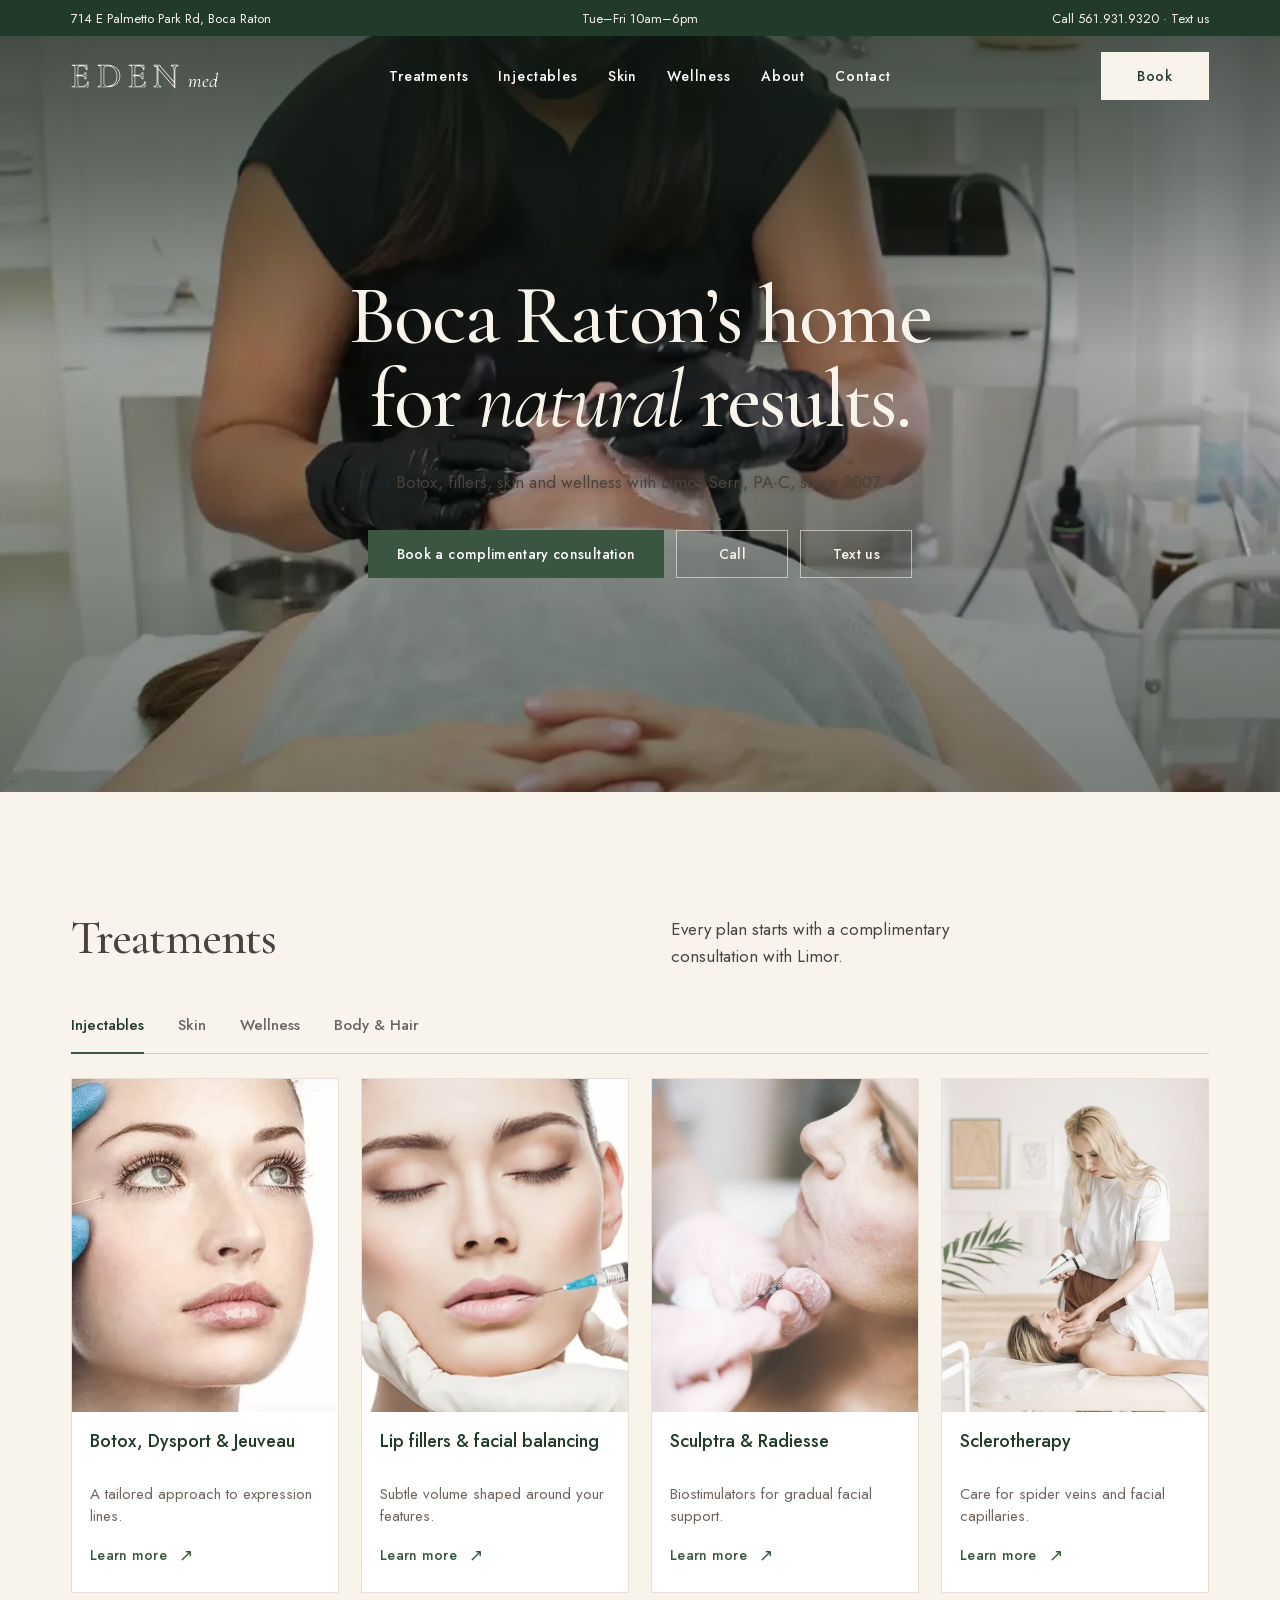
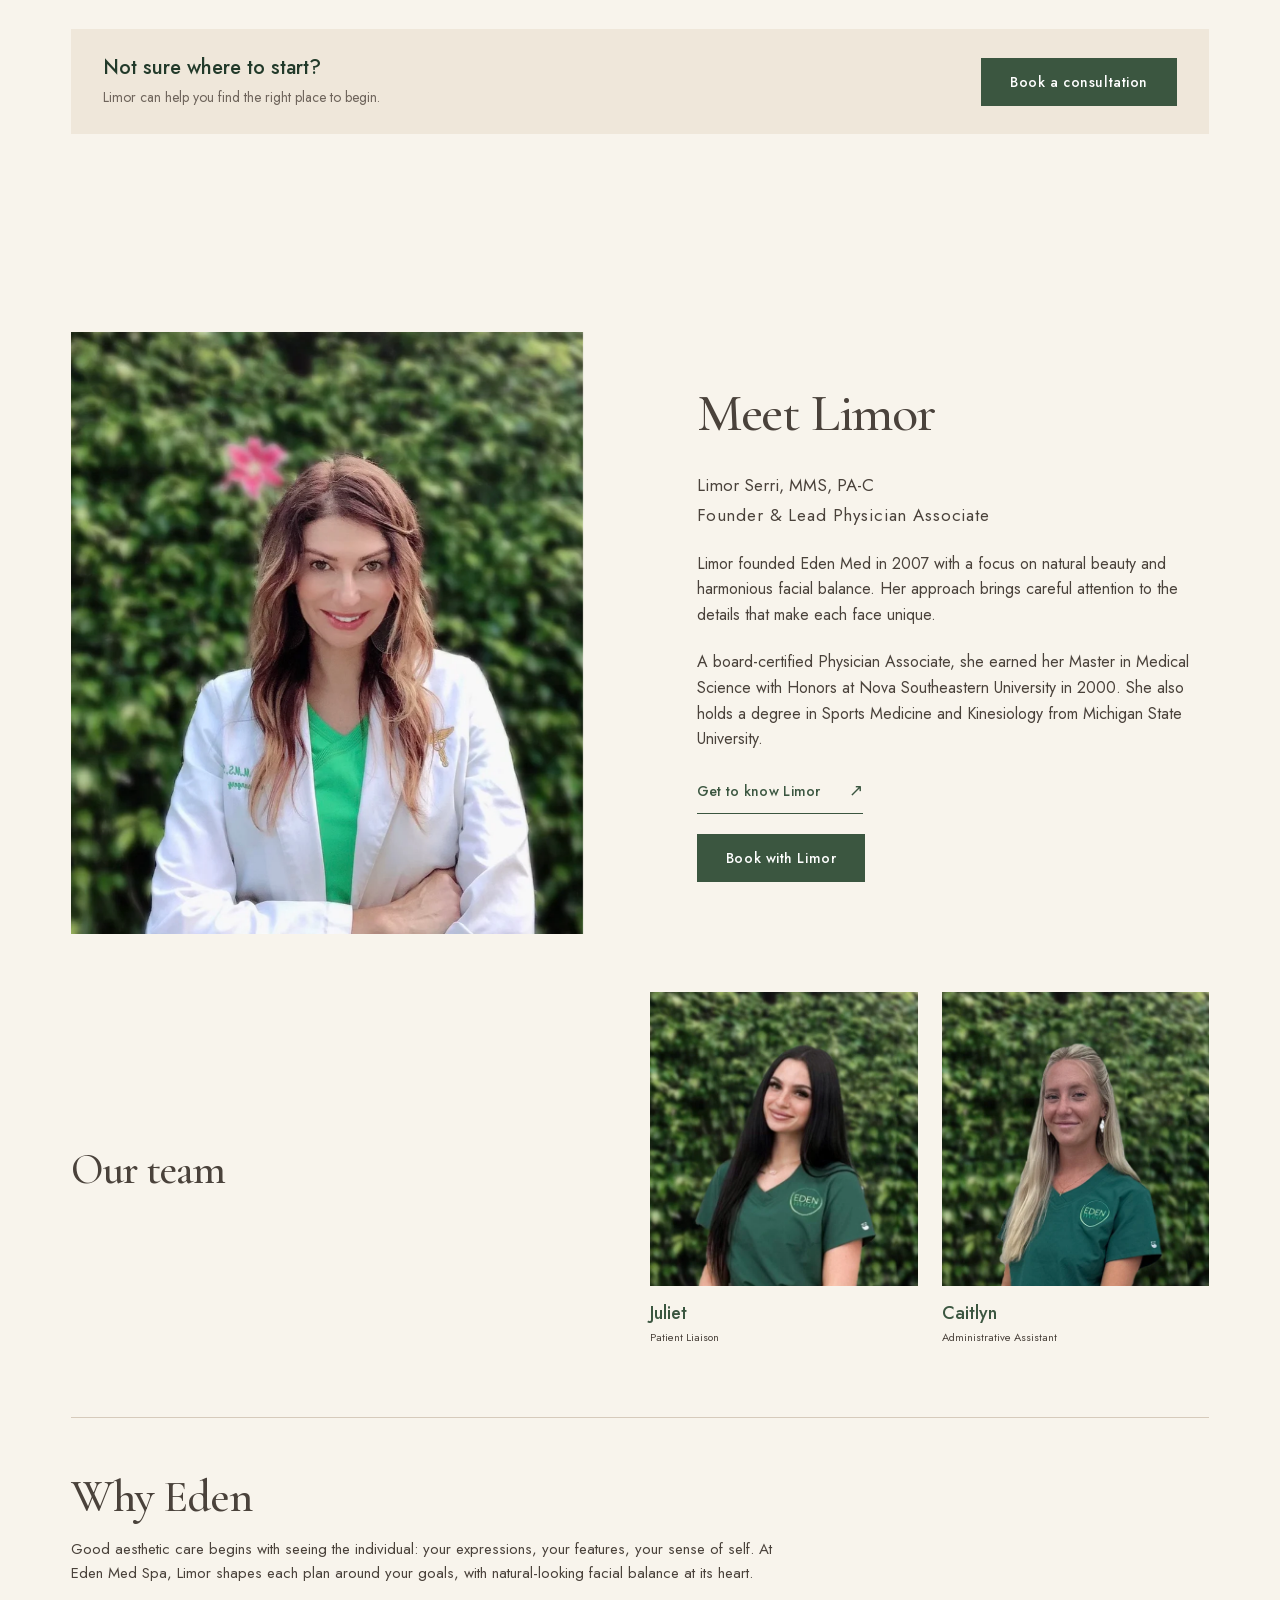
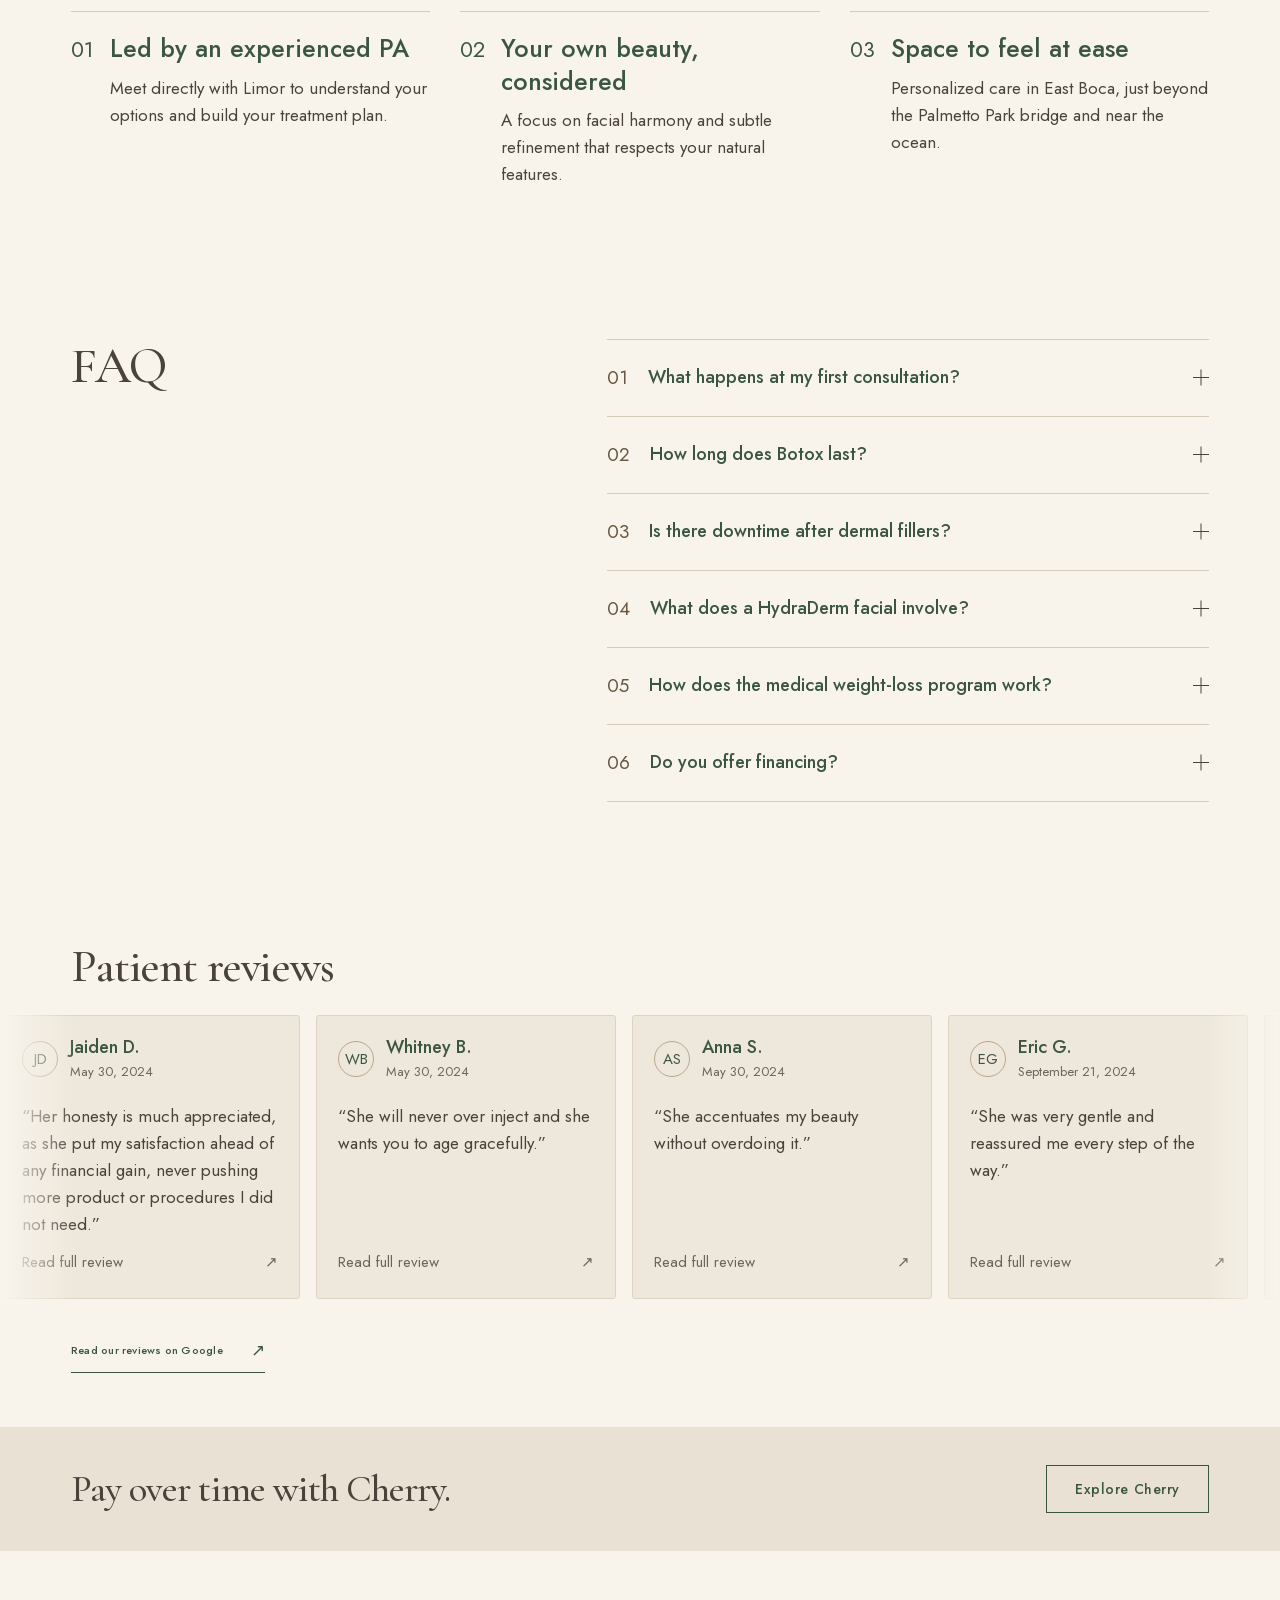
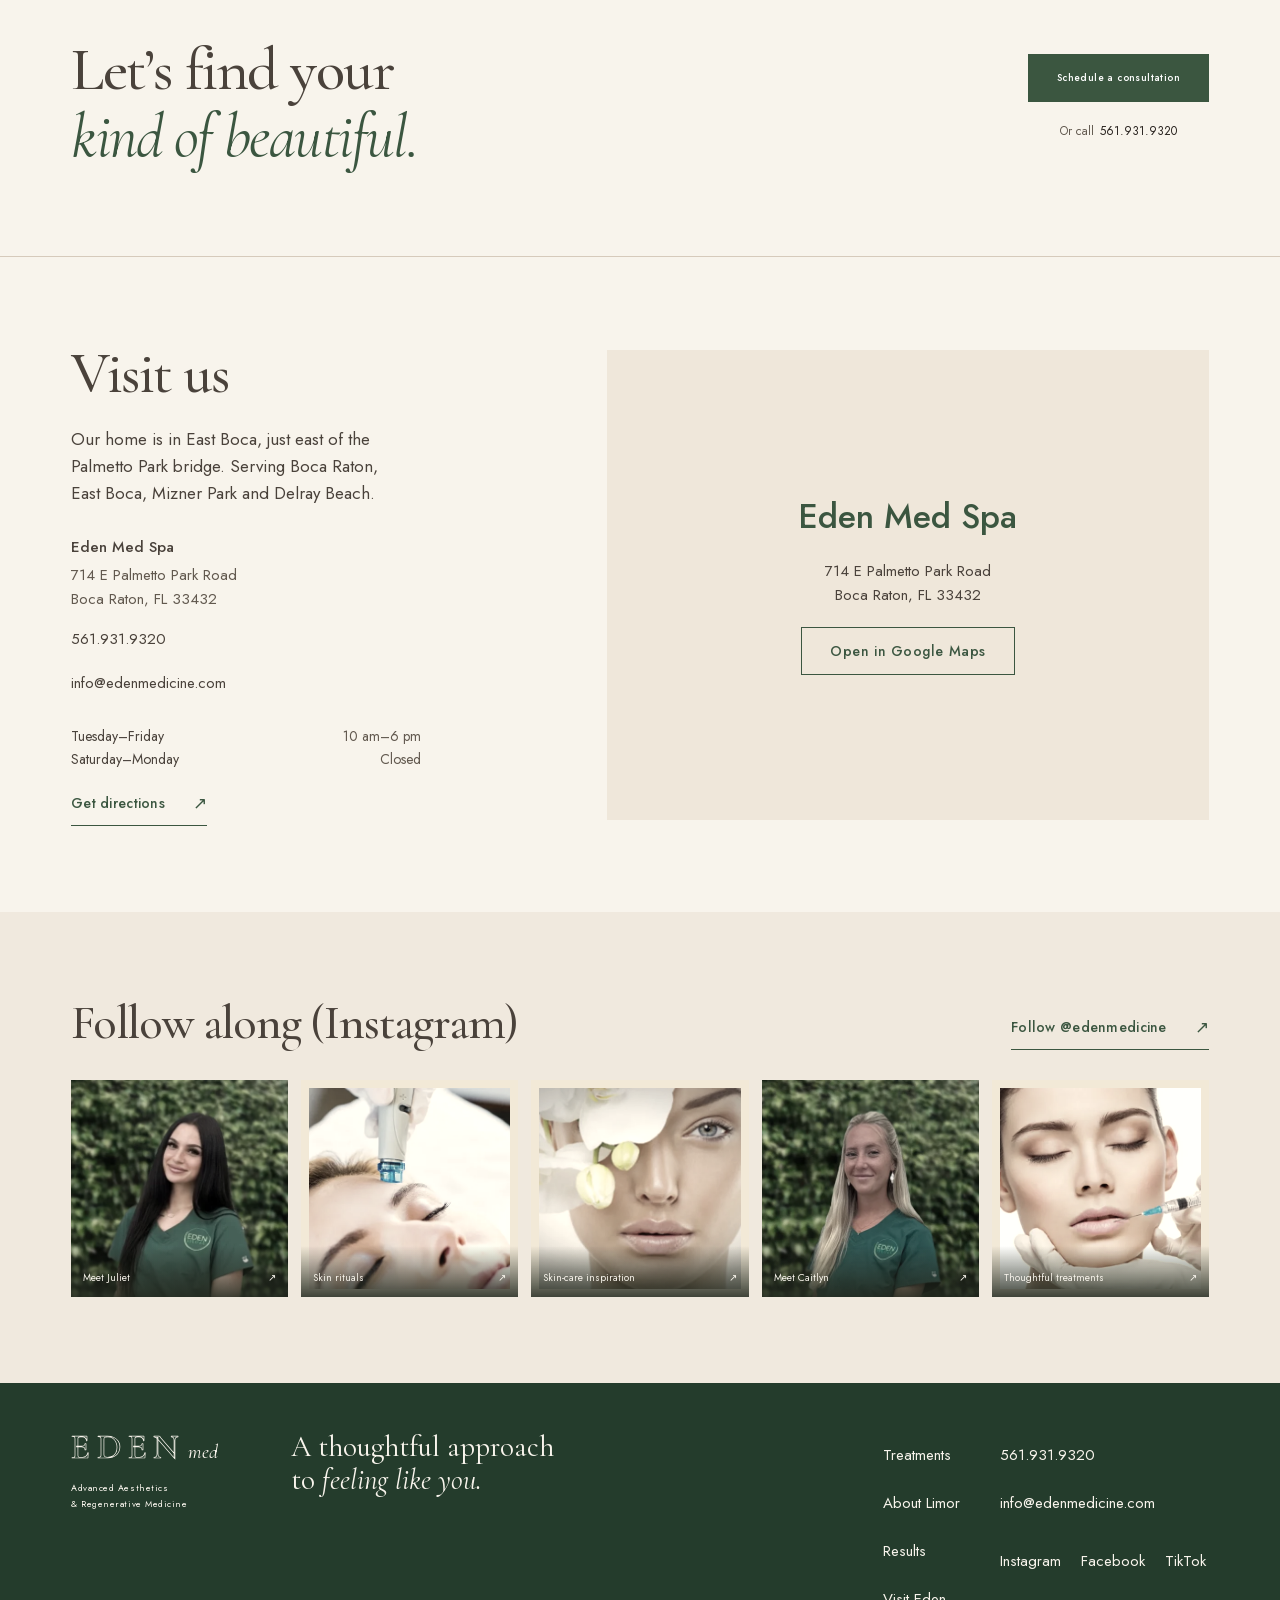
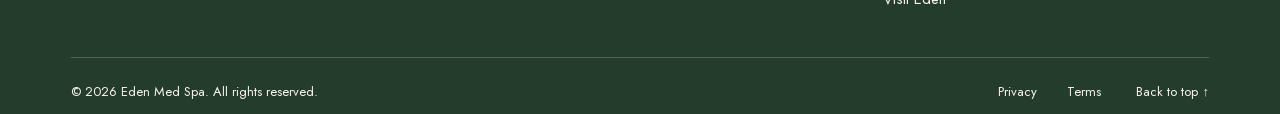
==== commit c7e62555: "Remove promotional filler from homepage copy" ====
--- a/site/index.html
+++ b/site/index.html
@@ -182,8 +182,8 @@
     </section>
 
     <section class="founder section wrap" id="about" aria-labelledby="founder-title">
-      <figure class="founder-portrait reveal"><img src="assets/limor-serri.webp" width="920" height="987" alt="Limor Serri, MMS, PA-C, founder and lead injector at Eden Med Spa in Boca Raton" loading="lazy"><figcaption><span>Limor Serri</span><span>MMS, PA-C</span></figcaption></figure>
-      <div class="founder-copy reveal"><p class="eyebrow">Meet your practitioner</p><h2 id="founder-title">An expert eye.<br>A personal <em>touch.</em></h2>
+      <figure class="founder-portrait reveal"><img src="assets/limor-serri.webp" width="920" height="987" alt="Limor Serri, MMS, PA-C, founder and lead injector at Eden Med Spa in Boca Raton" loading="lazy"></figure>
+      <div class="founder-copy reveal"><h2 id="founder-title">Meet Limor</h2>
         <p class="founder-name">Limor Serri, MMS, PA-C</p><p class="founder-role">Founder &amp; Lead Physician Associate</p>
         <p>Limor founded Eden Med in 2007 with a focus on natural beauty and harmonious facial balance. Her approach brings careful attention to the details that make each face unique.</p>
         <p>A board-certified Physician Associate, she earned her Master in Medical Science with Honors at Nova Southeastern University in 2000. She also holds a degree in Sports Medicine and Kinesiology from Michigan State University.</p>
@@ -191,10 +191,10 @@
       </div>
     </section>
 
-    <section class="team wrap" aria-labelledby="team-title"><div class="team-intro"><p class="eyebrow">Our team</p><h2 id="team-title">A warm welcome.<br><em>A familiar face.</em></h2><p>The people who help make your visit feel personal, from your first conversation.</p></div><div class="team-cards"><figure><img src="assets/team-juliet.webp" width="560" height="620" alt="Juliet, Eden Med’s Patient Liaison" loading="lazy"><figcaption><h3>Juliet</h3><p>Patient Liaison</p></figcaption></figure><figure><img src="assets/team-caitlyn.webp" width="560" height="620" alt="Caitlyn, Eden Med’s Administrative Assistant" loading="lazy"><figcaption><h3>Caitlyn</h3><p>Administrative Assistant</p></figcaption></figure></div></section>
+    <section class="team wrap" aria-labelledby="team-title"><div class="team-intro"><h2 id="team-title">Our team</h2></div><div class="team-cards"><figure><img src="assets/team-juliet.webp" width="560" height="620" alt="Juliet, Eden Med’s Patient Liaison" loading="lazy"><figcaption><h3>Juliet</h3><p>Patient Liaison</p></figcaption></figure><figure><img src="assets/team-caitlyn.webp" width="560" height="620" alt="Caitlyn, Eden Med’s Administrative Assistant" loading="lazy"><figcaption><h3>Caitlyn</h3><p>Administrative Assistant</p></figcaption></figure></div></section>
 
     <section class="why-eden wrap" aria-labelledby="why-title">
-      <div class="why-heading"><p class="eyebrow">The difference is in the care</p><h2 id="why-title">A more personal<br>kind of <em>med spa.</em></h2><p>Good aesthetic care begins with seeing the individual: your expressions, your features, your sense of self. At Eden Med Spa, Limor shapes each plan around your goals, with natural-looking facial balance at its heart.</p></div>
+      <div class="why-heading"><h2 id="why-title">Why Eden</h2><p>Good aesthetic care begins with seeing the individual: your expressions, your features, your sense of self. At Eden Med Spa, Limor shapes each plan around your goals, with natural-looking facial balance at its heart.</p></div>
       <div class="why-points">
         <article><span class="point-number">01</span><div><h3>Led by an experienced PA</h3><p>Meet directly with Limor to understand your options and build your treatment plan.</p></div></article>
         <article><span class="point-number">02</span><div><h3>Your own beauty, considered</h3><p>A focus on facial harmony and subtle refinement that respects your natural features.</p></div></article>
@@ -204,10 +204,10 @@
 
 
 
-    <section class="faq section wrap" id="faq" aria-labelledby="faq-title"><div class="faq-intro"><p class="eyebrow">A little clarity</p><h2 id="faq-title">Good questions.<br><em>Thoughtful answers.</em></h2><p>Feel informed before you take the next step.</p></div><div class="faq-content"><details class="faq-item"><summary><span class="faq-number" aria-hidden="true">01</span><h3>What happens at my first consultation?</h3><span class="expand-sign" aria-hidden="true"></span></summary><p>Your complimentary consultation is a chance to share your goals with Limor and explore suitable options. Bring your questions about treatments, recovery and costs so you can decide on your next step together.</p></details><details class="faq-item"><summary><span class="faq-number" aria-hidden="true">02</span><h3>How long does Botox last?</h3><span class="expand-sign" aria-hidden="true"></span></summary><p>Eden advises that Botox typically lasts around three to four months. Timing varies by person and treatment area; discuss a suitable follow-up plan with Limor.</p></details><details class="faq-item"><summary><span class="faq-number" aria-hidden="true">03</span><h3>Is there downtime after dermal fillers?</h3><span class="expand-sign" aria-hidden="true"></span></summary><p>Swelling, tenderness and bruising can occur after fillers. These often settle over days to weeks, depending on the product, treatment area and your response. Ask Limor about recovery time and aftercare before scheduling around an event.</p></details><details class="faq-item"><summary><span class="faq-number" aria-hidden="true">04</span><h3>What does a HydraDerm facial involve?</h3><span class="expand-sign" aria-hidden="true"></span></summary><p>HydraDerm uses water-based exfoliation, suction and serum infusion to cleanse and hydrate the skin. Eden can tailor the facial with additions selected for your skin concerns.</p></details><details class="faq-item"><summary><span class="faq-number" aria-hidden="true">05</span><h3>How does the medical weight-loss program work?</h3><span class="expand-sign" aria-hidden="true"></span></summary><p>Eden’s medically supervised program begins with an assessment, including an examination, vital signs and measurements. Your provider discusses suitability for medication, alongside nutrition, physical activity and ongoing monitoring.</p></details><details class="faq-item"><summary><span class="faq-number" aria-hidden="true">06</span><h3>Do you offer financing?</h3><span class="expand-sign" aria-hidden="true"></span></summary><p>Eden’s payments page offers financing through Cherry. Available plans, approval and terms depend on eligibility. Review the current options on the payments page before applying. <a href="https://edenmedicine.com/payments/">Explore Cherry financing ↗</a></p></details></div></section>
+    <section class="faq section wrap" id="faq" aria-labelledby="faq-title"><div class="faq-intro"><h2 id="faq-title">FAQ</h2></div><div class="faq-content"><details class="faq-item"><summary><span class="faq-number" aria-hidden="true">01</span><h3>What happens at my first consultation?</h3><span class="expand-sign" aria-hidden="true"></span></summary><p>Your complimentary consultation is a chance to share your goals with Limor and explore suitable options. Bring your questions about treatments, recovery and costs so you can decide on your next step together.</p></details><details class="faq-item"><summary><span class="faq-number" aria-hidden="true">02</span><h3>How long does Botox last?</h3><span class="expand-sign" aria-hidden="true"></span></summary><p>Eden advises that Botox typically lasts around three to four months. Timing varies by person and treatment area; discuss a suitable follow-up plan with Limor.</p></details><details class="faq-item"><summary><span class="faq-number" aria-hidden="true">03</span><h3>Is there downtime after dermal fillers?</h3><span class="expand-sign" aria-hidden="true"></span></summary><p>Swelling, tenderness and bruising can occur after fillers. These often settle over days to weeks, depending on the product, treatment area and your response. Ask Limor about recovery time and aftercare before scheduling around an event.</p></details><details class="faq-item"><summary><span class="faq-number" aria-hidden="true">04</span><h3>What does a HydraDerm facial involve?</h3><span class="expand-sign" aria-hidden="true"></span></summary><p>HydraDerm uses water-based exfoliation, suction and serum infusion to cleanse and hydrate the skin. Eden can tailor the facial with additions selected for your skin concerns.</p></details><details class="faq-item"><summary><span class="faq-number" aria-hidden="true">05</span><h3>How does the medical weight-loss program work?</h3><span class="expand-sign" aria-hidden="true"></span></summary><p>Eden’s medically supervised program begins with an assessment, including an examination, vital signs and measurements. Your provider discusses suitability for medication, alongside nutrition, physical activity and ongoing monitoring.</p></details><details class="faq-item"><summary><span class="faq-number" aria-hidden="true">06</span><h3>Do you offer financing?</h3><span class="expand-sign" aria-hidden="true"></span></summary><p>Eden’s payments page offers financing through Cherry. Available plans, approval and terms depend on eligibility. Review the current options on the payments page before applying. <a href="https://edenmedicine.com/payments/">Explore Cherry financing ↗</a></p></details></div></section>
 
     <section class="reviews section" id="reviews" aria-labelledby="reviews-title">
-      <div class="wrap reviews-heading"><div><p class="eyebrow">The confidence to feel like you</p><h2 id="reviews-title">Personal care. <em>Remembered.</em></h2></div><div class="reviews-controls"><p>Real experiences, shared by Eden patients.</p><button class="button button-outline review-pause" type="button" aria-pressed="false" hidden>Pause reviews</button></div></div>
+      <div class="wrap reviews-heading"><div><h2 id="reviews-title">Patient reviews</h2></div><div class="reviews-controls"></div></div>
       <div class="review-marquee"><div class="marquee-row" role="region" aria-label="Patient stories" tabindex="0"><div class="marquee-track"><div class="marquee-group">
         <article class="review-card"><div class="review-person"><span class="review-avatar" aria-hidden="true">JD</span><div><h3>Jaiden D.</h3><time datetime="2024-05-30">May 30, 2024</time></div></div><blockquote>“Her honesty is much appreciated, as she put my satisfaction ahead of any financial gain, never pushing more product or procedures I did not need.”</blockquote><a href="https://edenmedicine.com/" aria-label="Read full review by Jaiden D. on Eden’s website">Read full review <span aria-hidden="true">↗</span></a></article>
         <article class="review-card"><div class="review-person"><span class="review-avatar" aria-hidden="true">WB</span><div><h3>Whitney B.</h3><time datetime="2024-05-30">May 30, 2024</time></div></div><blockquote>“She will never over inject and she wants you to age gracefully.”</blockquote><a href="https://edenmedicine.com/" aria-label="Read full review by Whitney B. on Eden’s website">Read full review <span aria-hidden="true">↗</span></a></article>
@@ -218,30 +218,30 @@
         <article class="review-card"><div class="review-person"><span class="review-avatar" aria-hidden="true">SS</span><div><h3>Sloane S.</h3><time datetime="2024-05-30">May 30, 2024</time></div></div><blockquote>“I was nervous to get fillers, so Limor made me feel comfortable and relaxed.”</blockquote><a href="https://edenmedicine.com/" aria-label="Read full review by Sloane S. on Eden’s website">Read full review <span aria-hidden="true">↗</span></a></article>
         <article class="review-card"><div class="review-person"><span class="review-avatar" aria-hidden="true">BR</span><div><h3>Betty R.</h3><time datetime="2024-09-21">September 21, 2024</time></div></div><blockquote>“Limor takes her time to be sure she places the injections in just the right place.”</blockquote><a href="https://edenmedicine.com/testimonials/" aria-label="Read full review by Betty R. on Eden’s website">Read full review <span aria-hidden="true">↗</span></a></article>
       </div></div></div></div>
-      <div class="wrap reviews-foot"><p>Individual experiences and results vary.</p><a class="text-link" href="https://www.google.com/maps/search/?api=1&amp;query=Eden+Med+Spa+714+E+Palmetto+Park+Road+Boca+Raton">Read our reviews on Google <span aria-hidden="true">↗</span></a></div>
-    </section>
-
-    <section class="financing" aria-labelledby="financing-title"><div class="wrap financing-inner"><p class="eyebrow">A little flexibility</p><div><h2 id="financing-title">Your care. <em>Your pace.</em></h2><p>Explore payment plans with Cherry. Subject to eligibility and current terms.</p></div><a class="button button-outline" href="https://edenmedicine.com/payments/">Explore Cherry <span aria-hidden="true">↗</span></a></div></section>
+      <div class="wrap reviews-foot"><a class="text-link" href="https://www.google.com/maps/search/?api=1&amp;query=Eden+Med+Spa+714+E+Palmetto+Park+Road+Boca+Raton">Read our reviews on Google <span aria-hidden="true">↗</span></a></div>
+    </section>
+
+    <section class="financing" aria-label="Cherry financing"><div class="wrap financing-inner"><h2>Pay over time with Cherry.</h2><a class="button button-outline" href="https://edenmedicine.com/payments/">Explore Cherry</a></div></section>
 
     <section class="consultation section" aria-labelledby="consultation-title"><div class="wrap consultation-inner">
-      <div><p class="eyebrow">A conversation is a lovely place to start</p><h2 id="consultation-title">Let’s find your<br><em>kind of beautiful.</em></h2></div>
-      <div class="consultation-actions"><p>Meet with Limor. Share what’s on your mind.<br>Explore a plan that feels like you.</p><a class="button" href="https://edenmedicine.com/book-appointment/">Schedule a consultation <span class="arrow" aria-hidden="true">↗</span></a><a class="call-link" href="tel:5619319320">Or call <span>561.931.9320</span></a></div>
+      <div><h2 id="consultation-title">Let’s find your<br><em>kind of beautiful.</em></h2></div>
+      <div class="consultation-actions"><a class="button" href="https://edenmedicine.com/book-appointment/">Schedule a consultation</a><a class="call-link" href="tel:5619319320">Or call <span>561.931.9320</span></a></div>
     </div></section>
 
     <section class="contact section wrap" id="contact" aria-labelledby="contact-title">
-      <div class="contact-info"><p class="eyebrow">Find your way to Eden</p><h2 id="contact-title">A little closer<br>to the <em>ocean.</em></h2><p class="contact-intro">Our home is in East Boca, just east of the Palmetto Park bridge.</p>
+      <div class="contact-info"><h2 id="contact-title">Visit us</h2><p class="contact-intro">Our home is in East Boca, just east of the Palmetto Park bridge. Serving Boca Raton, East Boca, Mizner Park and Delray Beach.</p>
         <address><strong>Eden Med Spa</strong><span>714 E Palmetto Park Road<br>Boca Raton, FL 33432</span><a href="tel:5619319320">561.931.9320</a><a href="mailto:info@edenmedicine.com">info@edenmedicine.com</a></address>
-        <div class="hours"><p class="eyebrow">Visit us</p><dl><div><dt>Tuesday–Friday</dt><dd>10 am–6 pm</dd></div><div><dt>Saturday–Monday</dt><dd>Closed</dd></div></dl><p class="hours-note">For appointment availability, <a href="https://edenmedicine.com/book-appointment/">check our booking calendar</a>.</p></div>
+        <div class="hours"><dl><div><dt>Tuesday–Friday</dt><dd>10 am–6 pm</dd></div><div><dt>Saturday–Monday</dt><dd>Closed</dd></div></dl></div>
         <a class="text-link" href="https://www.google.com/maps/search/?api=1&amp;query=Eden+Med+Spa+714+E+Palmetto+Park+Road+Boca+Raton">Get directions <span aria-hidden="true">↗</span></a>
       </div>
-      <div class="contact-map"><div class="map-frame"><div class="map-fallback"><p class="eyebrow">Visit Eden</p><h3>A little haven in East Boca.</h3><p>714 E Palmetto Park Road<br>Boca Raton, FL 33432</p><a class="button button-outline" href="https://www.google.com/maps/search/?api=1&amp;query=Eden+Med+Spa+714+E+Palmetto+Park+Road+Boca+Raton">Open in Google Maps <span aria-hidden="true">↗</span></a></div><iframe title="Map showing Eden Med Spa at 714 E Palmetto Park Road, Boca Raton" src="https://www.google.com/maps/embed?pb=!1m18!1m12!1m3!1d3575.26417315667!2d-80.07700982447484!3d26.350316276986828!2m3!1f0!2f0!3f0!3m2!1i1024!2i768!4f13.1!3m3!1m2!1s0x88d8e2223df3b1eb%3A0xfe7a121fc7399f6e!2s714%20E%20Palmetto%20Park%20Rd%2C%20Boca%20Raton%2C%20FL%2033432%2C%20USA!5e0!3m2!1sen!2sin!4v1716443321004!5m2!1sen!2sin" width="640" height="520" loading="lazy" referrerpolicy="no-referrer-when-downgrade" allowfullscreen></iframe></div><p>Serving Boca Raton, East Boca, Mizner Park and Delray Beach.</p></div>
-    </section>
-    <section class="instagram section" aria-labelledby="instagram-title"><div class="wrap"><div class="instagram-heading"><div><p class="eyebrow">A glimpse of Eden</p><h2 id="instagram-title">Stay a little <em>closer.</em></h2></div><a class="text-link" href="https://www.instagram.com/edenmedicine/">Follow @edenmedicine <span aria-hidden="true">↗</span></a></div><div class="instagram-grid"><a href="https://www.instagram.com/edenmedicine/" aria-label="Meet Juliet — follow Eden on Instagram"><img src="assets/instagram-01.webp" alt="Juliet, Patient Liaison at Eden Med" width="440" height="440" loading="lazy"><span>Meet Juliet <span aria-hidden="true">↗</span></span></a><a href="https://www.instagram.com/edenmedicine/" aria-label="Skin rituals — follow Eden on Instagram"><img src="assets/instagram-02.webp" alt="HydraDerm treatment imagery from Eden’s website" width="440" height="440" loading="lazy"><span>Skin rituals <span aria-hidden="true">↗</span></span></a><a href="https://www.instagram.com/edenmedicine/" aria-label="Skin-care inspiration — follow Eden on Instagram"><img src="assets/instagram-03.webp" alt="Stock beauty portrait with a white orchid, from Eden’s skin-care page" width="440" height="440" loading="lazy"><span>Skin-care inspiration <span aria-hidden="true">↗</span></span></a><a href="https://www.instagram.com/edenmedicine/" aria-label="Meet Caitlyn — follow Eden on Instagram"><img src="assets/instagram-04.webp" alt="Caitlyn, Administrative Assistant at Eden Med" width="440" height="440" loading="lazy"><span>Meet Caitlyn <span aria-hidden="true">↗</span></span></a><a href="https://www.instagram.com/edenmedicine/" aria-label="Thoughtful treatments — follow Eden on Instagram"><img src="assets/instagram-05.webp" alt="Dermal filler treatment imagery from Eden’s website" width="440" height="440" loading="lazy"><span>Thoughtful treatments <span aria-hidden="true">↗</span></span></a></div><p class="image-note">Images from Eden’s website. Visit Instagram for the latest from the practice.</p></div></section>
+      <div class="contact-map"><div class="map-frame"><div class="map-fallback"><h3>Eden Med Spa</h3><p>714 E Palmetto Park Road<br>Boca Raton, FL 33432</p><a class="button button-outline" href="https://www.google.com/maps/search/?api=1&amp;query=Eden+Med+Spa+714+E+Palmetto+Park+Road+Boca+Raton">Open in Google Maps <span aria-hidden="true">↗</span></a></div><iframe title="Map showing Eden Med Spa at 714 E Palmetto Park Road, Boca Raton" src="https://www.google.com/maps/embed?pb=!1m18!1m12!1m3!1d3575.26417315667!2d-80.07700982447484!3d26.350316276986828!2m3!1f0!2f0!3f0!3m2!1i1024!2i768!4f13.1!3m3!1m2!1s0x88d8e2223df3b1eb%3A0xfe7a121fc7399f6e!2s714%20E%20Palmetto%20Park%20Rd%2C%20Boca%20Raton%2C%20FL%2033432%2C%20USA!5e0!3m2!1sen!2sin!4v1716443321004!5m2!1sen!2sin" width="640" height="520" loading="lazy" referrerpolicy="no-referrer-when-downgrade" allowfullscreen></iframe></div></div>
+    </section>
+    <section class="instagram section" aria-labelledby="instagram-title"><div class="wrap"><div class="instagram-heading"><div><h2 id="instagram-title">Follow along (Instagram)</h2></div><a class="text-link" href="https://www.instagram.com/edenmedicine/">Follow @edenmedicine <span aria-hidden="true">↗</span></a></div><div class="instagram-grid"><a href="https://www.instagram.com/edenmedicine/" aria-label="Meet Juliet — follow Eden on Instagram"><img src="assets/instagram-01.webp" alt="Juliet, Patient Liaison at Eden Med" width="440" height="440" loading="lazy"><span>Meet Juliet <span aria-hidden="true">↗</span></span></a><a href="https://www.instagram.com/edenmedicine/" aria-label="Skin rituals — follow Eden on Instagram"><img src="assets/instagram-02.webp" alt="HydraDerm treatment imagery from Eden’s website" width="440" height="440" loading="lazy"><span>Skin rituals <span aria-hidden="true">↗</span></span></a><a href="https://www.instagram.com/edenmedicine/" aria-label="Skin-care inspiration — follow Eden on Instagram"><img src="assets/instagram-03.webp" alt="Stock beauty portrait with a white orchid, from Eden’s skin-care page" width="440" height="440" loading="lazy"><span>Skin-care inspiration <span aria-hidden="true">↗</span></span></a><a href="https://www.instagram.com/edenmedicine/" aria-label="Meet Caitlyn — follow Eden on Instagram"><img src="assets/instagram-04.webp" alt="Caitlyn, Administrative Assistant at Eden Med" width="440" height="440" loading="lazy"><span>Meet Caitlyn <span aria-hidden="true">↗</span></span></a><a href="https://www.instagram.com/edenmedicine/" aria-label="Thoughtful treatments — follow Eden on Instagram"><img src="assets/instagram-05.webp" alt="Dermal filler treatment imagery from Eden’s website" width="440" height="440" loading="lazy"><span>Thoughtful treatments <span aria-hidden="true">↗</span></span></a></div></div></section>
   </main>
   <footer class="site-footer"><div class="wrap">
     <div class="footer-main"><a class="footer-brand" href="#top" aria-label="Eden med — Advanced Aesthetics &amp; Regenerative Medicine — home"><span class="brand-lockup" aria-hidden="true"><span class="brand-eden">EDEN</span><span class="brand-med">med</span></span><span class="brand-descriptor">Advanced Aesthetics<br>&amp; Regenerative Medicine</span></a><p class="footer-statement">A thoughtful approach<br>to <em>feeling like you.</em></p><nav aria-label="Footer navigation"><a href="#treatments">Treatments</a><a href="#about">About Limor</a><a href="https://edenmedicine.com/gallery/">Results</a><a href="#contact">Visit Eden</a></nav><div class="footer-contact"><a href="tel:5619319320">561.931.9320</a><a href="mailto:info@edenmedicine.com">info@edenmedicine.com</a><div class="socials"><a href="https://www.instagram.com/edenmedicine/">Instagram</a><a href="https://www.facebook.com/edenmedicine/">Facebook</a><a href="https://www.tiktok.com/@edenmedicine">TikTok</a></div></div></div>
     <div class="footer-bottom"><p>© 2026 Eden Med Spa. All rights reserved.</p><div><a href="https://edenmedicine.com/privacy-policy/">Privacy</a><a href="https://edenmedicine.com/terms-of-service/">Terms</a><a href="#top">Back to top ↑</a></div></div>
-    <p class="demo-note">Homepage design concept · Appointments and treatment details open Eden Med Spa’s existing website.</p>
+    
   </div></footer>
   <nav class="mobile-actions" aria-label="Quick contact" hidden><a class="button" href="https://edenmedicine.com/book-appointment/">Book <span aria-hidden="true">↗</span></a><a href="tel:5619319320">Call</a><a href="sms:5619319320">Text</a></nav>
 </body>
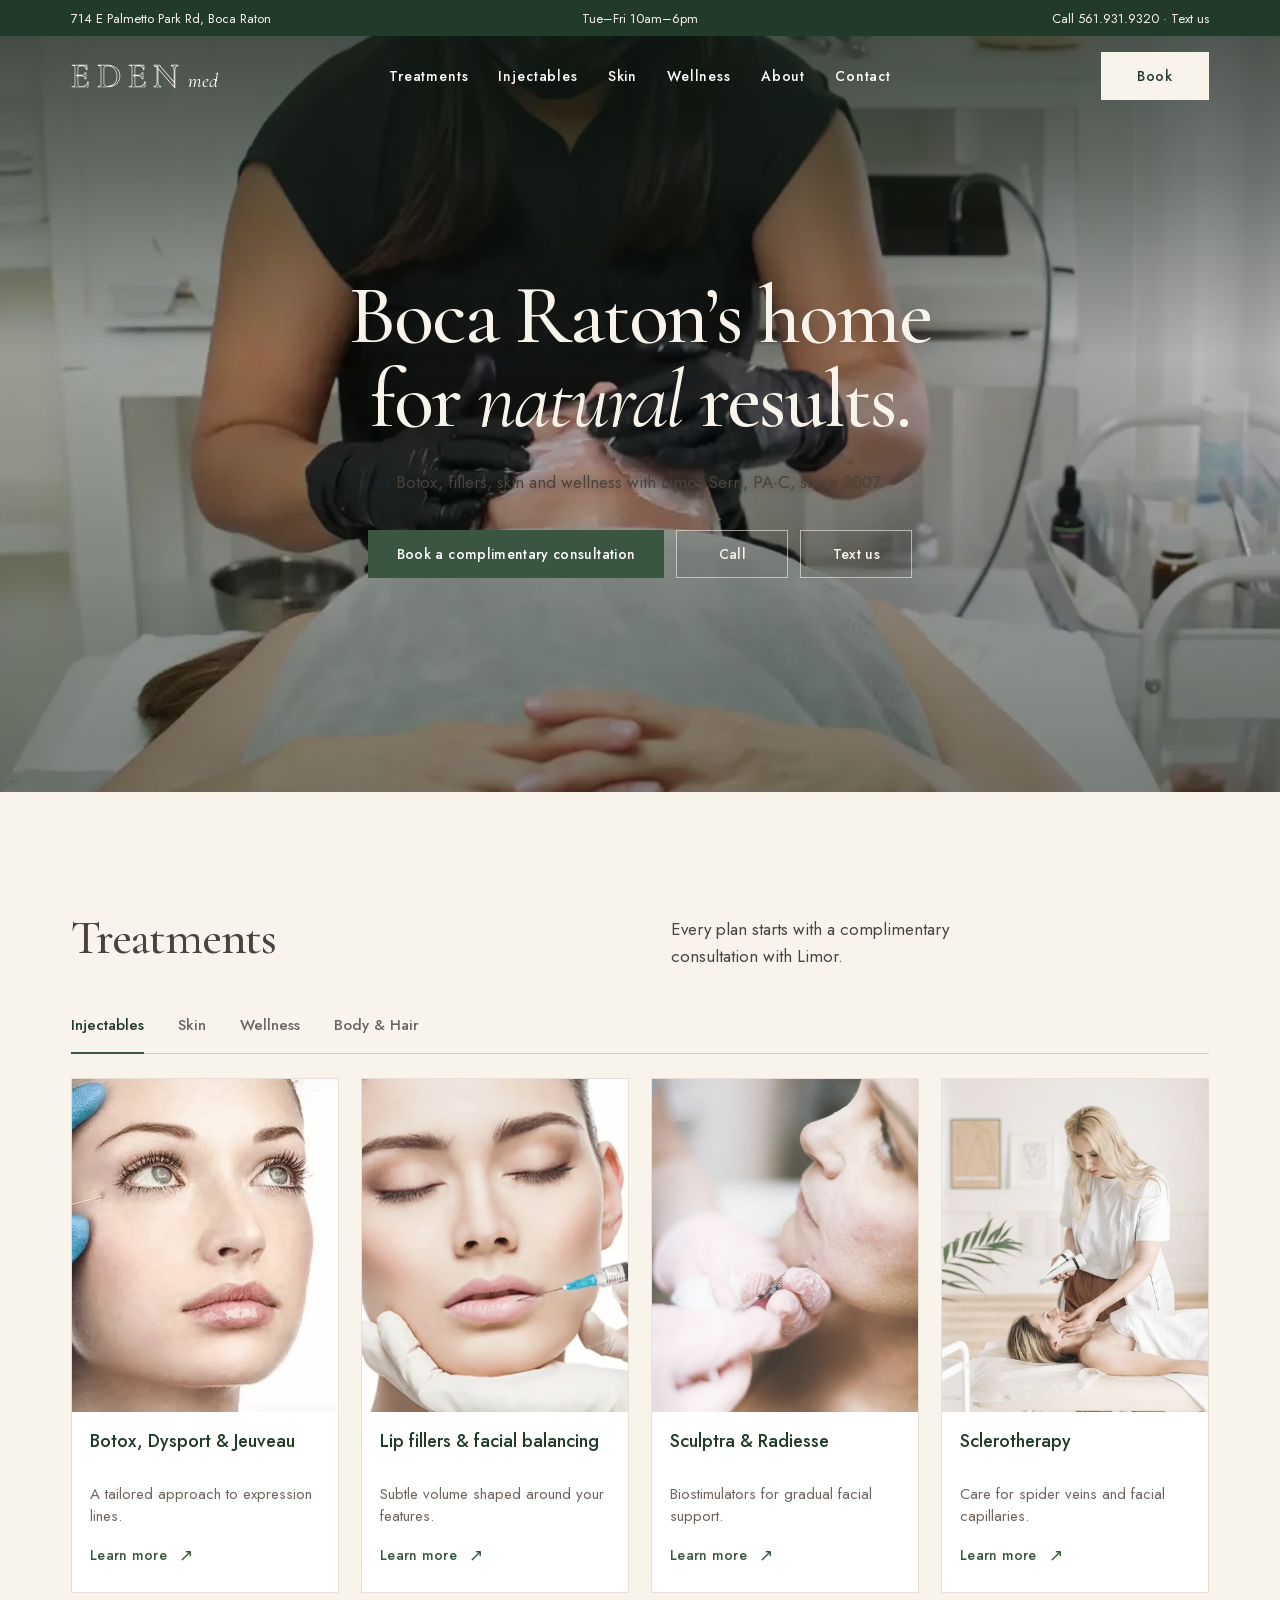
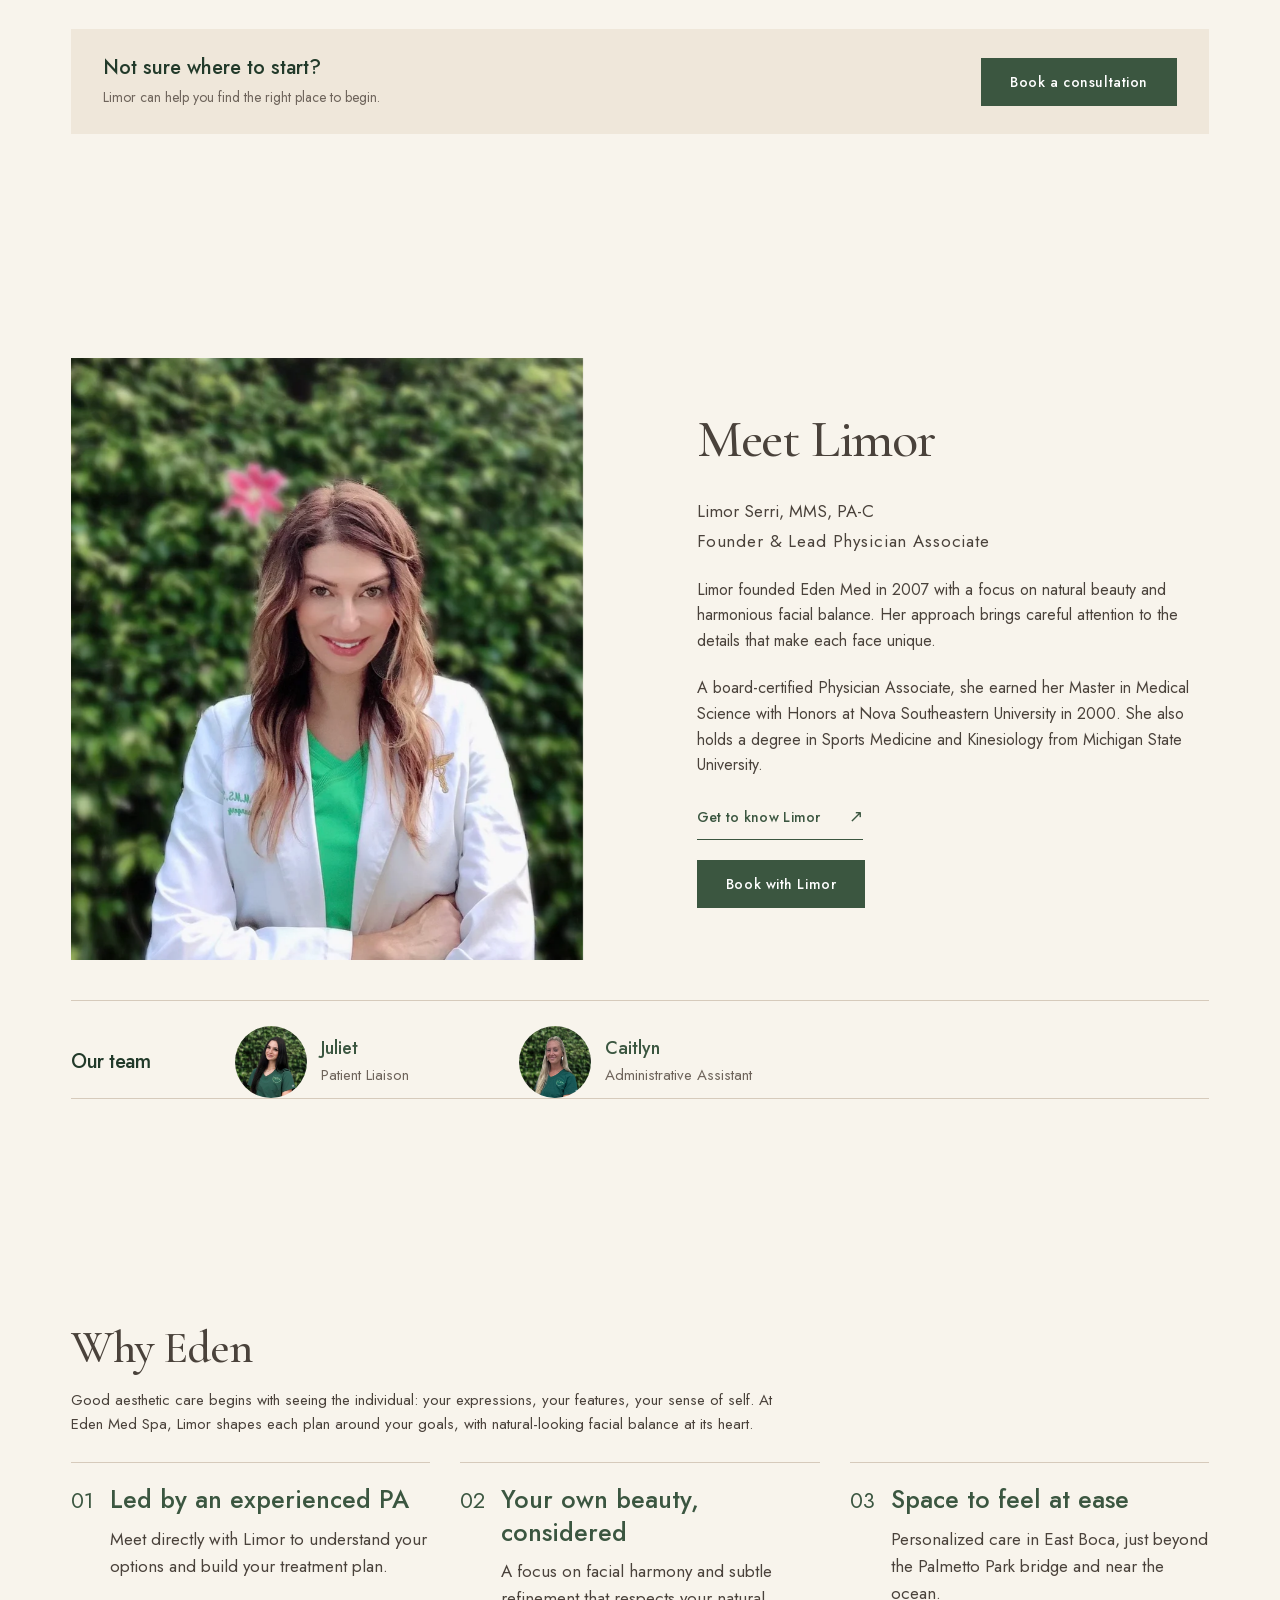
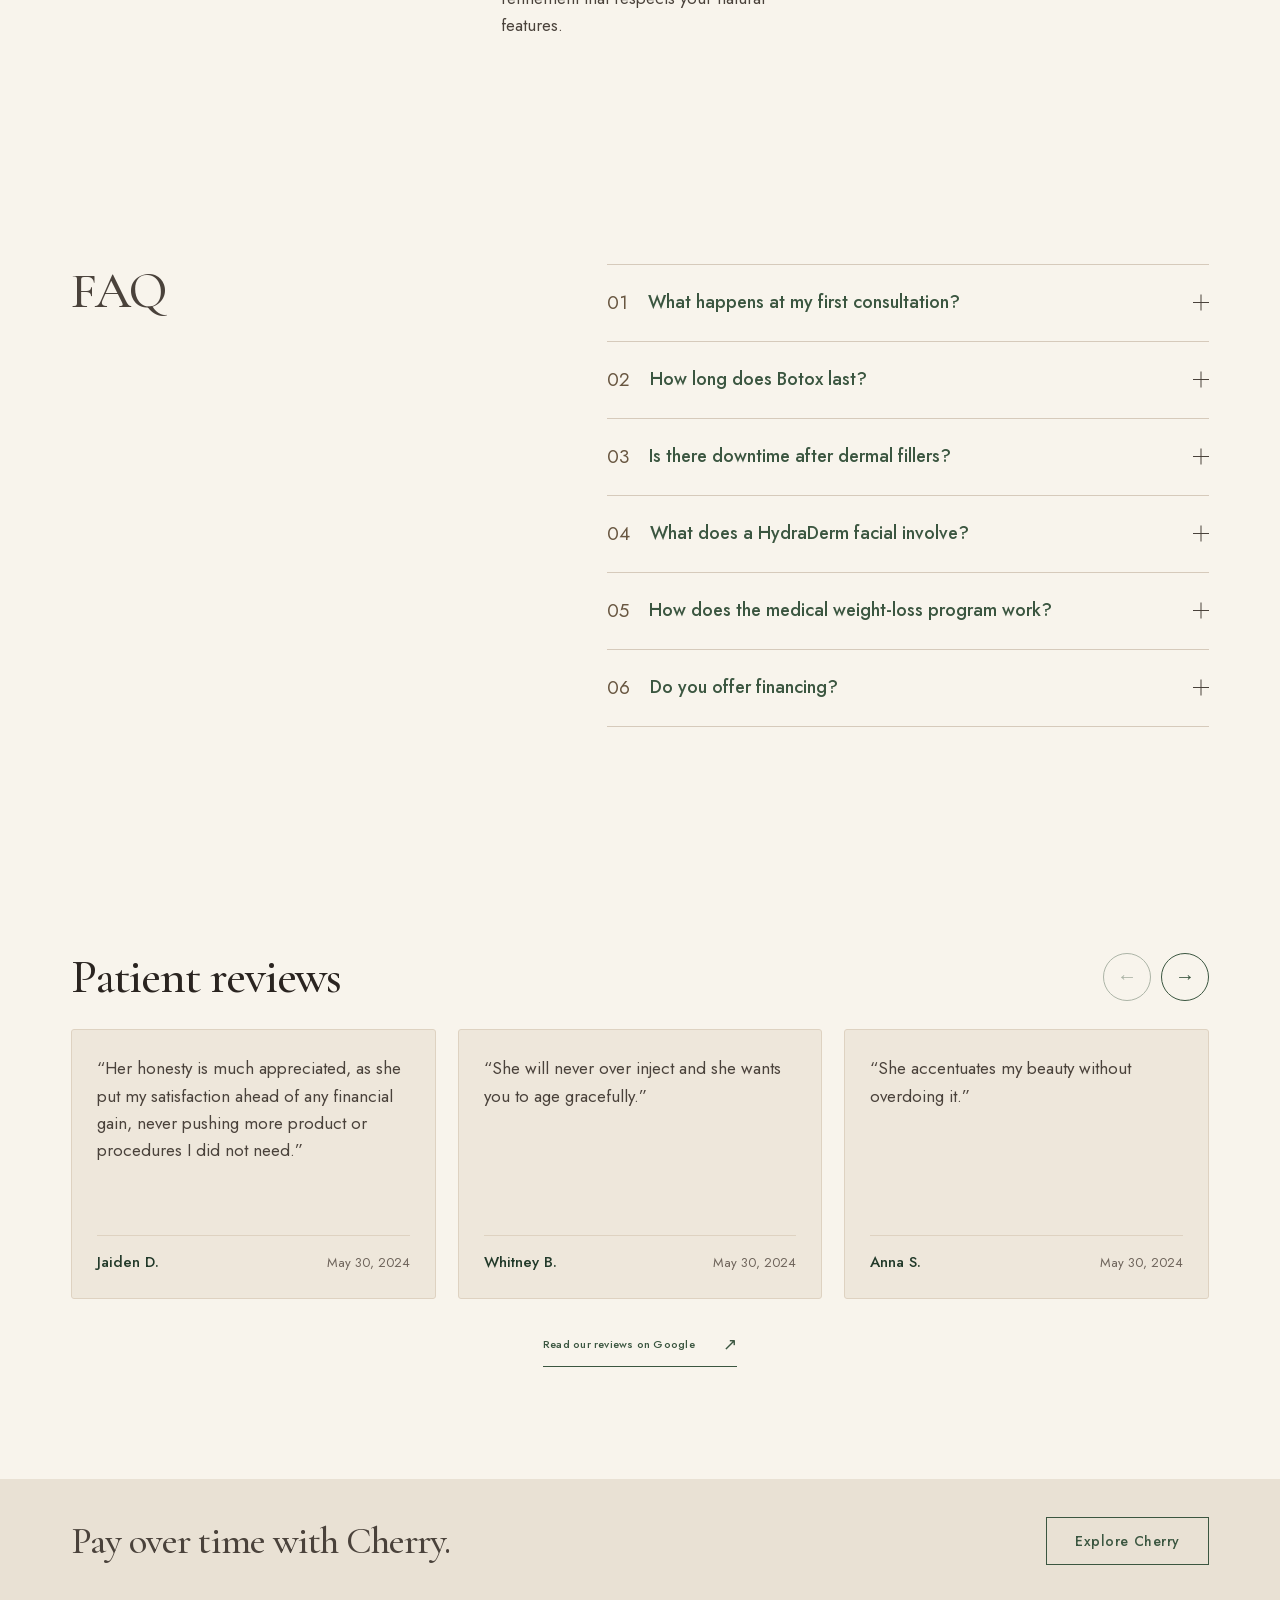
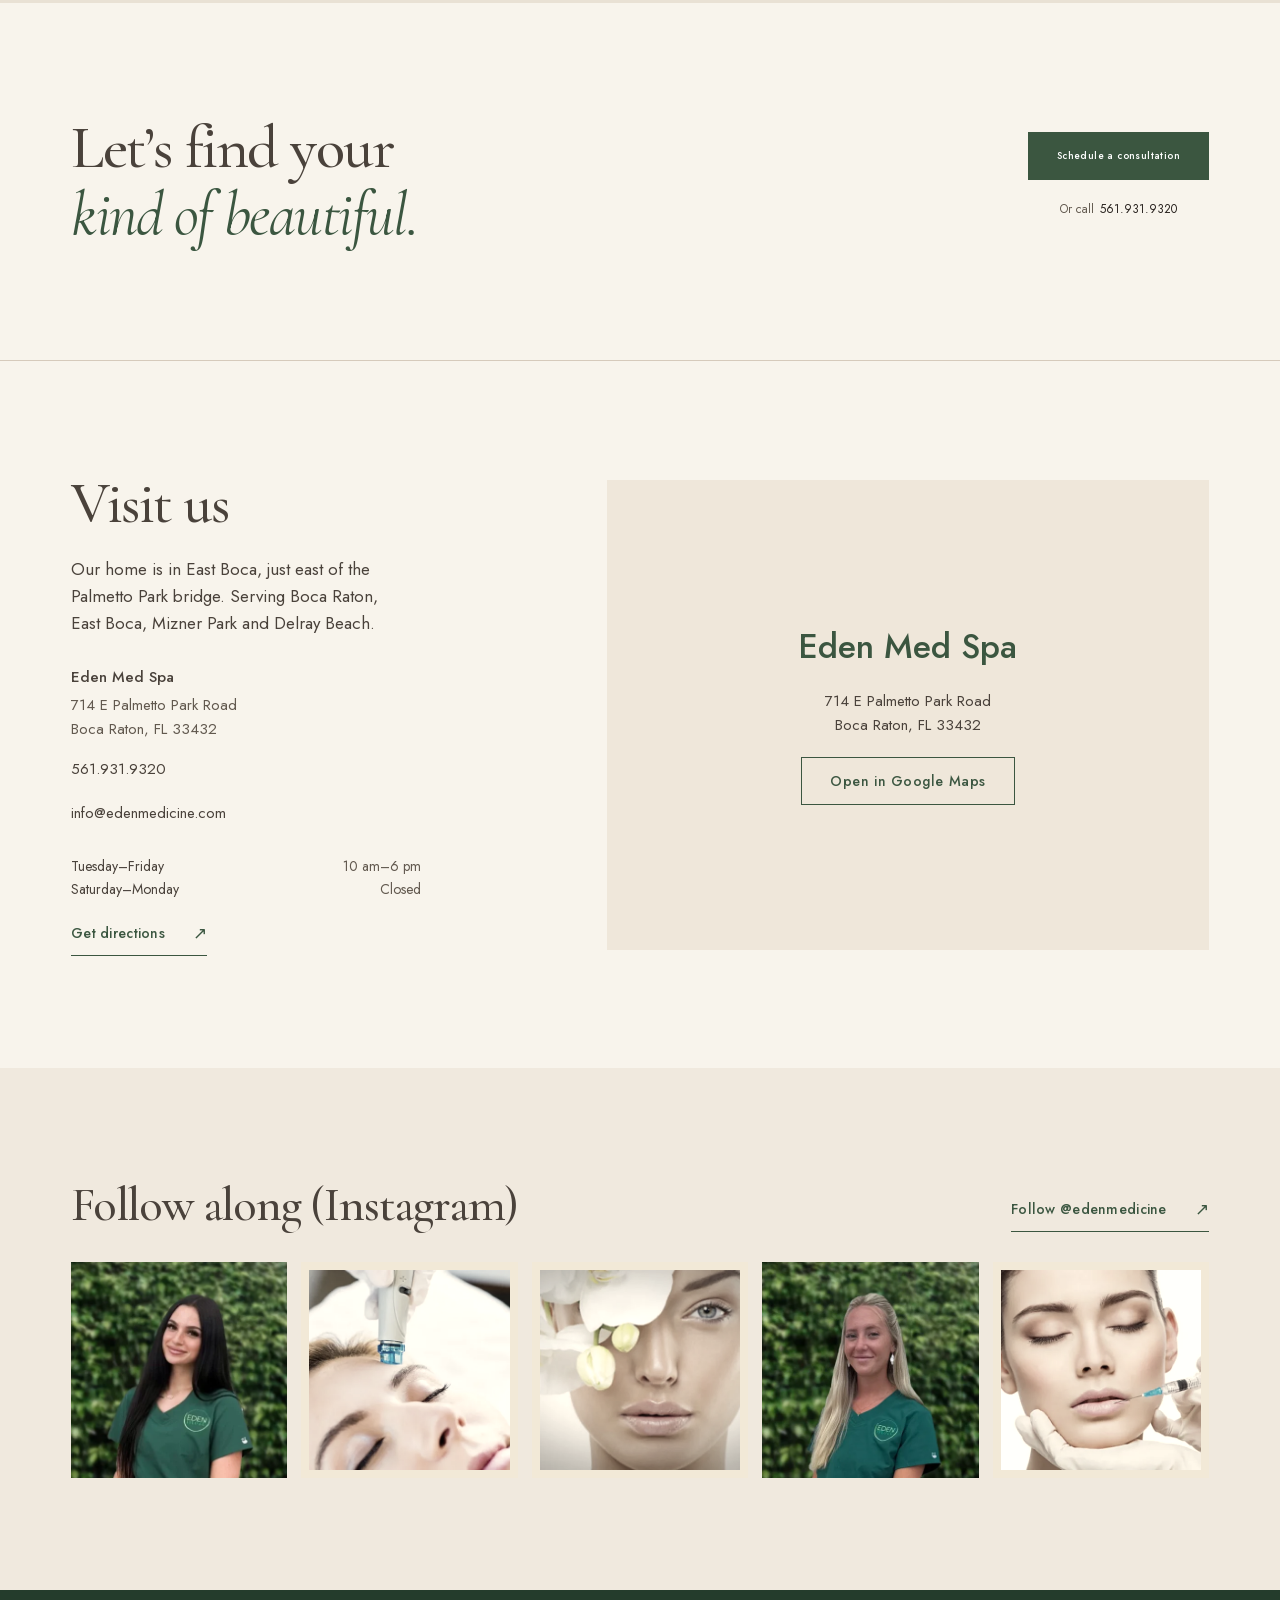
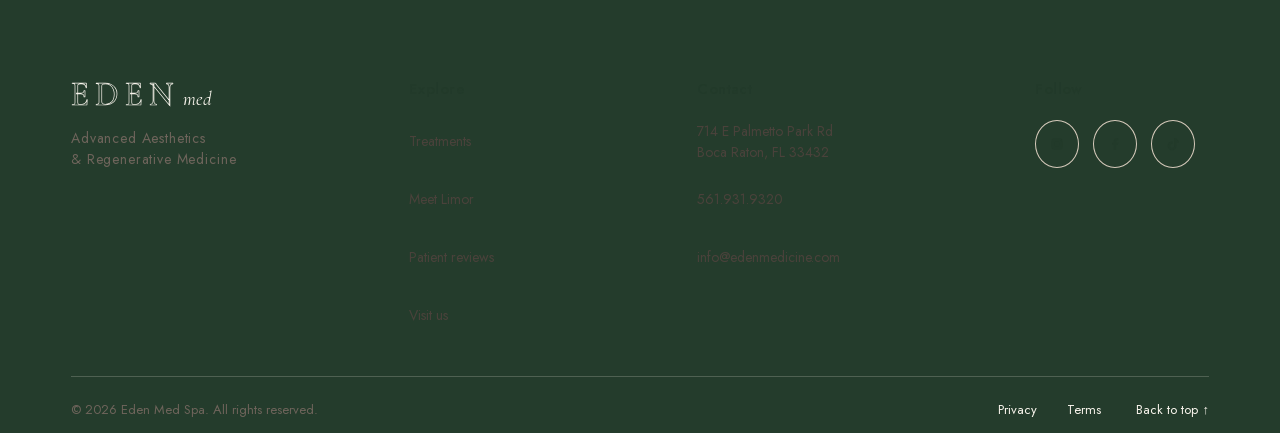
==== commit 12e923af: "Polish reviews, team, Instagram and footer" ====
--- a/site/index.html
+++ b/site/index.html
@@ -187,11 +187,10 @@
         <p class="founder-name">Limor Serri, MMS, PA-C</p><p class="founder-role">Founder &amp; Lead Physician Associate</p>
         <p>Limor founded Eden Med in 2007 with a focus on natural beauty and harmonious facial balance. Her approach brings careful attention to the details that make each face unique.</p>
         <p>A board-certified Physician Associate, she earned her Master in Medical Science with Honors at Nova Southeastern University in 2000. She also holds a degree in Sports Medicine and Kinesiology from Michigan State University.</p>
-        <a class="text-link" href="https://edenmedicine.com/about-us/">Get to know Limor <span aria-hidden="true">↗</span></a><div class="section-actions"><a class="button" href="https://edenmedicine.com/book-appointment/">Book with Limor <span aria-hidden="true">↗</span></a></div>
-      </div>
-    </section>
-
-    <section class="team wrap" aria-labelledby="team-title"><div class="team-intro"><h2 id="team-title">Our team</h2></div><div class="team-cards"><figure><img src="assets/team-juliet.webp" width="560" height="620" alt="Juliet, Eden Med’s Patient Liaison" loading="lazy"><figcaption><h3>Juliet</h3><p>Patient Liaison</p></figcaption></figure><figure><img src="assets/team-caitlyn.webp" width="560" height="620" alt="Caitlyn, Eden Med’s Administrative Assistant" loading="lazy"><figcaption><h3>Caitlyn</h3><p>Administrative Assistant</p></figcaption></figure></div></section>
+        <a class="text-link" href="https://edenmedicine.com/about-us/">Get to know Limor <span aria-hidden="true">↗</span></a><div class="section-actions"><a class="button" href="https://edenmedicine.com/book-appointment/">Book with Limor</a></div>
+      </div>
+      <div class="team" aria-labelledby="team-title"><h2 class="team-heading" id="team-title">Our team</h2><div class="team-cards"><figure><img src="assets/team-juliet.webp" width="560" height="620" alt="Juliet, Eden Med’s Patient Liaison" loading="lazy"><figcaption><h3>Juliet</h3><p>Patient Liaison</p></figcaption></figure><figure><img src="assets/team-caitlyn.webp" width="560" height="620" alt="Caitlyn, Eden Med’s Administrative Assistant" loading="lazy"><figcaption><h3>Caitlyn</h3><p>Administrative Assistant</p></figcaption></figure></div></div>
+    </section>
 
     <section class="why-eden wrap" aria-labelledby="why-title">
       <div class="why-heading"><h2 id="why-title">Why Eden</h2><p>Good aesthetic care begins with seeing the individual: your expressions, your features, your sense of self. At Eden Med Spa, Limor shapes each plan around your goals, with natural-looking facial balance at its heart.</p></div>
@@ -207,17 +206,17 @@
     <section class="faq section wrap" id="faq" aria-labelledby="faq-title"><div class="faq-intro"><h2 id="faq-title">FAQ</h2></div><div class="faq-content"><details class="faq-item"><summary><span class="faq-number" aria-hidden="true">01</span><h3>What happens at my first consultation?</h3><span class="expand-sign" aria-hidden="true"></span></summary><p>Your complimentary consultation is a chance to share your goals with Limor and explore suitable options. Bring your questions about treatments, recovery and costs so you can decide on your next step together.</p></details><details class="faq-item"><summary><span class="faq-number" aria-hidden="true">02</span><h3>How long does Botox last?</h3><span class="expand-sign" aria-hidden="true"></span></summary><p>Eden advises that Botox typically lasts around three to four months. Timing varies by person and treatment area; discuss a suitable follow-up plan with Limor.</p></details><details class="faq-item"><summary><span class="faq-number" aria-hidden="true">03</span><h3>Is there downtime after dermal fillers?</h3><span class="expand-sign" aria-hidden="true"></span></summary><p>Swelling, tenderness and bruising can occur after fillers. These often settle over days to weeks, depending on the product, treatment area and your response. Ask Limor about recovery time and aftercare before scheduling around an event.</p></details><details class="faq-item"><summary><span class="faq-number" aria-hidden="true">04</span><h3>What does a HydraDerm facial involve?</h3><span class="expand-sign" aria-hidden="true"></span></summary><p>HydraDerm uses water-based exfoliation, suction and serum infusion to cleanse and hydrate the skin. Eden can tailor the facial with additions selected for your skin concerns.</p></details><details class="faq-item"><summary><span class="faq-number" aria-hidden="true">05</span><h3>How does the medical weight-loss program work?</h3><span class="expand-sign" aria-hidden="true"></span></summary><p>Eden’s medically supervised program begins with an assessment, including an examination, vital signs and measurements. Your provider discusses suitability for medication, alongside nutrition, physical activity and ongoing monitoring.</p></details><details class="faq-item"><summary><span class="faq-number" aria-hidden="true">06</span><h3>Do you offer financing?</h3><span class="expand-sign" aria-hidden="true"></span></summary><p>Eden’s payments page offers financing through Cherry. Available plans, approval and terms depend on eligibility. Review the current options on the payments page before applying. <a href="https://edenmedicine.com/payments/">Explore Cherry financing ↗</a></p></details></div></section>
 
     <section class="reviews section" id="reviews" aria-labelledby="reviews-title">
-      <div class="wrap reviews-heading"><div><h2 id="reviews-title">Patient reviews</h2></div><div class="reviews-controls"></div></div>
-      <div class="review-marquee"><div class="marquee-row" role="region" aria-label="Patient stories" tabindex="0"><div class="marquee-track"><div class="marquee-group">
-        <article class="review-card"><div class="review-person"><span class="review-avatar" aria-hidden="true">JD</span><div><h3>Jaiden D.</h3><time datetime="2024-05-30">May 30, 2024</time></div></div><blockquote>“Her honesty is much appreciated, as she put my satisfaction ahead of any financial gain, never pushing more product or procedures I did not need.”</blockquote><a href="https://edenmedicine.com/" aria-label="Read full review by Jaiden D. on Eden’s website">Read full review <span aria-hidden="true">↗</span></a></article>
-        <article class="review-card"><div class="review-person"><span class="review-avatar" aria-hidden="true">WB</span><div><h3>Whitney B.</h3><time datetime="2024-05-30">May 30, 2024</time></div></div><blockquote>“She will never over inject and she wants you to age gracefully.”</blockquote><a href="https://edenmedicine.com/" aria-label="Read full review by Whitney B. on Eden’s website">Read full review <span aria-hidden="true">↗</span></a></article>
-        <article class="review-card"><div class="review-person"><span class="review-avatar" aria-hidden="true">AS</span><div><h3>Anna S.</h3><time datetime="2024-05-30">May 30, 2024</time></div></div><blockquote>“She accentuates my beauty without overdoing it.”</blockquote><a href="https://edenmedicine.com/" aria-label="Read full review by Anna S. on Eden’s website">Read full review <span aria-hidden="true">↗</span></a></article>
-        <article class="review-card"><div class="review-person"><span class="review-avatar" aria-hidden="true">EG</span><div><h3>Eric G.</h3><time datetime="2024-09-21">September 21, 2024</time></div></div><blockquote>“She was very gentle and reassured me every step of the way.”</blockquote><a href="https://edenmedicine.com/testimonials/" aria-label="Read full review by Eric G. on Eden’s website">Read full review <span aria-hidden="true">↗</span></a></article>
-        <article class="review-card"><div class="review-person"><span class="review-avatar" aria-hidden="true">CL</span><div><h3>Chetna L.</h3><time datetime="2024-05-30">May 30, 2024</time></div></div><blockquote>“She was absolutely amazing with my lip filler and has been super helpful with the semaglutide package as well!”</blockquote><a href="https://edenmedicine.com/" aria-label="Read full review by Chetna L. on Eden’s website">Read full review <span aria-hidden="true">↗</span></a></article>
-        <article class="review-card"><div class="review-person"><span class="review-avatar" aria-hidden="true">DR</span><div><h3>Dylan R.</h3><time datetime="2024-05-30">May 30, 2024</time></div></div><blockquote>“Beautiful Med Spa! The Staff was extremely professional &amp; friendly.”</blockquote><a href="https://edenmedicine.com/" aria-label="Read full review by Dylan R. on Eden’s website">Read full review <span aria-hidden="true">↗</span></a></article>
-        <article class="review-card"><div class="review-person"><span class="review-avatar" aria-hidden="true">SS</span><div><h3>Sloane S.</h3><time datetime="2024-05-30">May 30, 2024</time></div></div><blockquote>“I was nervous to get fillers, so Limor made me feel comfortable and relaxed.”</blockquote><a href="https://edenmedicine.com/" aria-label="Read full review by Sloane S. on Eden’s website">Read full review <span aria-hidden="true">↗</span></a></article>
-        <article class="review-card"><div class="review-person"><span class="review-avatar" aria-hidden="true">BR</span><div><h3>Betty R.</h3><time datetime="2024-09-21">September 21, 2024</time></div></div><blockquote>“Limor takes her time to be sure she places the injections in just the right place.”</blockquote><a href="https://edenmedicine.com/testimonials/" aria-label="Read full review by Betty R. on Eden’s website">Read full review <span aria-hidden="true">↗</span></a></article>
-      </div></div></div></div>
+      <div class="wrap reviews-heading"><h2 id="reviews-title">Patient reviews</h2><div class="review-controls"><button class="review-arrow review-prev" type="button" aria-label="Previous reviews">←</button><button class="review-arrow review-next" type="button" aria-label="Next reviews">→</button></div></div>
+      <div class="wrap review-viewport" role="region" aria-label="Patient reviews" tabindex="0"><div class="review-track">
+        <article class="review-card"><blockquote>“Her honesty is much appreciated, as she put my satisfaction ahead of any financial gain, never pushing more product or procedures I did not need.”</blockquote><div class="review-person"><h3>Jaiden D.</h3><time datetime="2024-05-30">May 30, 2024</time></div></article>
+        <article class="review-card"><blockquote>“She will never over inject and she wants you to age gracefully.”</blockquote><div class="review-person"><h3>Whitney B.</h3><time datetime="2024-05-30">May 30, 2024</time></div></article>
+        <article class="review-card"><blockquote>“She accentuates my beauty without overdoing it.”</blockquote><div class="review-person"><h3>Anna S.</h3><time datetime="2024-05-30">May 30, 2024</time></div></article>
+        <article class="review-card"><blockquote>“She was very gentle and reassured me every step of the way.”</blockquote><div class="review-person"><h3>Eric G.</h3><time datetime="2024-09-21">September 21, 2024</time></div></article>
+        <article class="review-card"><blockquote>“She was absolutely amazing with my lip filler and has been super helpful with the semaglutide package as well!”</blockquote><div class="review-person"><h3>Chetna L.</h3><time datetime="2024-05-30">May 30, 2024</time></div></article>
+        <article class="review-card"><blockquote>“Beautiful Med Spa! The Staff was extremely professional &amp; friendly.”</blockquote><div class="review-person"><h3>Dylan R.</h3><time datetime="2024-05-30">May 30, 2024</time></div></article>
+        <article class="review-card"><blockquote>“I was nervous to get fillers, so Limor made me feel comfortable and relaxed.”</blockquote><div class="review-person"><h3>Sloane S.</h3><time datetime="2024-05-30">May 30, 2024</time></div></article>
+        <article class="review-card"><blockquote>“Limor takes her time to be sure she places the injections in just the right place.”</blockquote><div class="review-person"><h3>Betty R.</h3><time datetime="2024-09-21">September 21, 2024</time></div></article>
+      </div></div>
       <div class="wrap reviews-foot"><a class="text-link" href="https://www.google.com/maps/search/?api=1&amp;query=Eden+Med+Spa+714+E+Palmetto+Park+Road+Boca+Raton">Read our reviews on Google <span aria-hidden="true">↗</span></a></div>
     </section>
 
@@ -236,10 +235,15 @@
       </div>
       <div class="contact-map"><div class="map-frame"><div class="map-fallback"><h3>Eden Med Spa</h3><p>714 E Palmetto Park Road<br>Boca Raton, FL 33432</p><a class="button button-outline" href="https://www.google.com/maps/search/?api=1&amp;query=Eden+Med+Spa+714+E+Palmetto+Park+Road+Boca+Raton">Open in Google Maps <span aria-hidden="true">↗</span></a></div><iframe title="Map showing Eden Med Spa at 714 E Palmetto Park Road, Boca Raton" src="https://www.google.com/maps/embed?pb=!1m18!1m12!1m3!1d3575.26417315667!2d-80.07700982447484!3d26.350316276986828!2m3!1f0!2f0!3f0!3m2!1i1024!2i768!4f13.1!3m3!1m2!1s0x88d8e2223df3b1eb%3A0xfe7a121fc7399f6e!2s714%20E%20Palmetto%20Park%20Rd%2C%20Boca%20Raton%2C%20FL%2033432%2C%20USA!5e0!3m2!1sen!2sin!4v1716443321004!5m2!1sen!2sin" width="640" height="520" loading="lazy" referrerpolicy="no-referrer-when-downgrade" allowfullscreen></iframe></div></div>
     </section>
-    <section class="instagram section" aria-labelledby="instagram-title"><div class="wrap"><div class="instagram-heading"><div><h2 id="instagram-title">Follow along (Instagram)</h2></div><a class="text-link" href="https://www.instagram.com/edenmedicine/">Follow @edenmedicine <span aria-hidden="true">↗</span></a></div><div class="instagram-grid"><a href="https://www.instagram.com/edenmedicine/" aria-label="Meet Juliet — follow Eden on Instagram"><img src="assets/instagram-01.webp" alt="Juliet, Patient Liaison at Eden Med" width="440" height="440" loading="lazy"><span>Meet Juliet <span aria-hidden="true">↗</span></span></a><a href="https://www.instagram.com/edenmedicine/" aria-label="Skin rituals — follow Eden on Instagram"><img src="assets/instagram-02.webp" alt="HydraDerm treatment imagery from Eden’s website" width="440" height="440" loading="lazy"><span>Skin rituals <span aria-hidden="true">↗</span></span></a><a href="https://www.instagram.com/edenmedicine/" aria-label="Skin-care inspiration — follow Eden on Instagram"><img src="assets/instagram-03.webp" alt="Stock beauty portrait with a white orchid, from Eden’s skin-care page" width="440" height="440" loading="lazy"><span>Skin-care inspiration <span aria-hidden="true">↗</span></span></a><a href="https://www.instagram.com/edenmedicine/" aria-label="Meet Caitlyn — follow Eden on Instagram"><img src="assets/instagram-04.webp" alt="Caitlyn, Administrative Assistant at Eden Med" width="440" height="440" loading="lazy"><span>Meet Caitlyn <span aria-hidden="true">↗</span></span></a><a href="https://www.instagram.com/edenmedicine/" aria-label="Thoughtful treatments — follow Eden on Instagram"><img src="assets/instagram-05.webp" alt="Dermal filler treatment imagery from Eden’s website" width="440" height="440" loading="lazy"><span>Thoughtful treatments <span aria-hidden="true">↗</span></span></a></div></div></section>
+    <section class="instagram section" aria-labelledby="instagram-title"><div class="wrap"><div class="instagram-heading"><div><h2 id="instagram-title">Follow along (Instagram)</h2></div><a class="text-link" href="https://www.instagram.com/edenmedicine/">Follow @edenmedicine <span aria-hidden="true">↗</span></a></div><div class="instagram-grid"><a href="https://www.instagram.com/edenmedicine/" aria-label="Meet Juliet — follow Eden on Instagram"><img src="assets/instagram-01.webp" alt="Juliet, Patient Liaison at Eden Med" width="440" height="440" loading="lazy"><span class="instagram-icon" aria-hidden="true"><svg viewBox="0 0 24 24"><rect x="3.5" y="3.5" width="17" height="17" rx="5"/><circle cx="12" cy="12" r="4"/><circle class="instagram-dot" cx="17.5" cy="6.8" r="1"/></svg></span></a><a href="https://www.instagram.com/edenmedicine/" aria-label="Skin rituals — follow Eden on Instagram"><img src="assets/instagram-02.webp" alt="HydraDerm treatment imagery from Eden’s website" width="440" height="440" loading="lazy"><span class="instagram-icon" aria-hidden="true"><svg viewBox="0 0 24 24"><rect x="3.5" y="3.5" width="17" height="17" rx="5"/><circle cx="12" cy="12" r="4"/><circle class="instagram-dot" cx="17.5" cy="6.8" r="1"/></svg></span></a><a href="https://www.instagram.com/edenmedicine/" aria-label="Skin-care inspiration — follow Eden on Instagram"><img src="assets/instagram-03.webp" alt="Stock beauty portrait with a white orchid, from Eden’s skin-care page" width="440" height="440" loading="lazy"><span class="instagram-icon" aria-hidden="true"><svg viewBox="0 0 24 24"><rect x="3.5" y="3.5" width="17" height="17" rx="5"/><circle cx="12" cy="12" r="4"/><circle class="instagram-dot" cx="17.5" cy="6.8" r="1"/></svg></span></a><a href="https://www.instagram.com/edenmedicine/" aria-label="Meet Caitlyn — follow Eden on Instagram"><img src="assets/instagram-04.webp" alt="Caitlyn, Administrative Assistant at Eden Med" width="440" height="440" loading="lazy"><span class="instagram-icon" aria-hidden="true"><svg viewBox="0 0 24 24"><rect x="3.5" y="3.5" width="17" height="17" rx="5"/><circle cx="12" cy="12" r="4"/><circle class="instagram-dot" cx="17.5" cy="6.8" r="1"/></svg></span></a><a href="https://www.instagram.com/edenmedicine/" aria-label="Thoughtful treatments — follow Eden on Instagram"><img src="assets/instagram-05.webp" alt="Dermal filler treatment imagery from Eden’s website" width="440" height="440" loading="lazy"><span class="instagram-icon" aria-hidden="true"><svg viewBox="0 0 24 24"><rect x="3.5" y="3.5" width="17" height="17" rx="5"/><circle cx="12" cy="12" r="4"/><circle class="instagram-dot" cx="17.5" cy="6.8" r="1"/></svg></span></a></div></div></section>
   </main>
   <footer class="site-footer"><div class="wrap">
-    <div class="footer-main"><a class="footer-brand" href="#top" aria-label="Eden med — Advanced Aesthetics &amp; Regenerative Medicine — home"><span class="brand-lockup" aria-hidden="true"><span class="brand-eden">EDEN</span><span class="brand-med">med</span></span><span class="brand-descriptor">Advanced Aesthetics<br>&amp; Regenerative Medicine</span></a><p class="footer-statement">A thoughtful approach<br>to <em>feeling like you.</em></p><nav aria-label="Footer navigation"><a href="#treatments">Treatments</a><a href="#about">About Limor</a><a href="https://edenmedicine.com/gallery/">Results</a><a href="#contact">Visit Eden</a></nav><div class="footer-contact"><a href="tel:5619319320">561.931.9320</a><a href="mailto:info@edenmedicine.com">info@edenmedicine.com</a><div class="socials"><a href="https://www.instagram.com/edenmedicine/">Instagram</a><a href="https://www.facebook.com/edenmedicine/">Facebook</a><a href="https://www.tiktok.com/@edenmedicine">TikTok</a></div></div></div>
+    <div class="footer-main">
+      <a class="footer-brand" href="#top" aria-label="Eden Med Spa home"><span class="brand-lockup" aria-hidden="true"><span class="brand-eden">EDEN</span><span class="brand-med">med</span></span><span class="brand-descriptor">Advanced Aesthetics<br>&amp; Regenerative Medicine</span></a>
+      <nav aria-label="Footer navigation"><h2>Explore</h2><a href="#treatments">Treatments</a><a href="#about">Meet Limor</a><a href="#reviews">Patient reviews</a><a href="#contact">Visit us</a></nav>
+      <div class="footer-contact"><h2>Contact</h2><a href="https://maps.google.com/?q=714+E+Palmetto+Park+Rd+Boca+Raton">714 E Palmetto Park Rd<br>Boca Raton, FL 33432</a><a href="tel:5619319320">561.931.9320</a><a href="mailto:info@edenmedicine.com">info@edenmedicine.com</a></div>
+      <div class="footer-social"><h2>Follow</h2><div class="socials"><a href="https://www.instagram.com/edenmedicine/" aria-label="Instagram"><svg viewBox="0 0 24 24" aria-hidden="true"><rect x="3.5" y="3.5" width="17" height="17" rx="5"/><circle cx="12" cy="12" r="4"/><circle class="instagram-dot" cx="17.5" cy="6.8" r="1"/></svg></a><a href="https://www.facebook.com/edenmedicine/" aria-label="Facebook"><svg viewBox="0 0 24 24" aria-hidden="true"><path d="M13.6 21v-8h2.7l.4-3.1h-3.1v-2c0-.9.3-1.5 1.6-1.5h1.7V3.6c-.3 0-1.3-.1-2.4-.1-2.4 0-4.1 1.5-4.1 4.2v2.3H7.7v3.1h2.7v8z"/></svg></a><a href="https://www.tiktok.com/@edenmedicine" aria-label="TikTok"><svg viewBox="0 0 24 24" aria-hidden="true"><path d="M14 3h3c.2 2 1.4 3.5 3.5 3.9v3.2a8.1 8.1 0 0 1-3.5-1.1v5.8a6.5 6.5 0 1 1-6.5-6.5c.4 0 .9 0 1.3.1v3.4a3.2 3.2 0 1 0 2.2 3V3z"/></svg></a></div></div>
+    </div>
     <div class="footer-bottom"><p>© 2026 Eden Med Spa. All rights reserved.</p><div><a href="https://edenmedicine.com/privacy-policy/">Privacy</a><a href="https://edenmedicine.com/terms-of-service/">Terms</a><a href="#top">Back to top ↑</a></div></div>
     
   </div></footer>
--- a/site/styles.css
+++ b/site/styles.css
@@ -379,3 +379,27 @@
 .treatment-cta h3{font:500 20px/1.3 var(--e-global-typography-text-font-family);color:#223A2A}.treatment-cta p{margin-top:4px;font-size:15px;color:#6E645B}
 @media(max-width:1024px){.treatment-grid{grid-template-columns:repeat(2,minmax(0,1fr));gap:24px}.treatment-tabs{gap:26px}}
 @media(max-width:767px){.treatments{padding-block:72px}.treatment-heading{margin-bottom:22px}.treatment-heading p{font-size:16px}.treatment-tabs{gap:22px;overflow-x:auto;margin-right:calc(var(--gutter)*-1);padding-right:var(--gutter);scrollbar-width:none}.treatment-tab{flex:none;font-size:15px}.treatment-grid{display:flex;gap:14px;overflow-x:auto;overscroll-behavior-inline:contain;scroll-snap-type:x mandatory;padding:0 var(--gutter) 8px;margin-inline:calc(var(--gutter)*-1);scrollbar-width:thin}.treatment-card{flex:0 0 78%;scroll-snap-align:start}.treatment-card-copy{padding:15px}.treatment-card-copy h3{min-height:0;font-size:18px}.treatment-card-copy p{min-height:0;font-size:15px}.treatment-cta{display:block;margin-top:26px;padding:22px}.treatment-cta .button{margin-top:17px}}
+
+/* Round 4 reviews, team, social tiles, footer and page rhythm */
+.section,.founder,.why-eden,.instagram{padding-block:112px}
+.founder{row-gap:28px}.team{grid-column:1/-1;display:grid;grid-template-columns:140px 1fr;align-items:center;gap:24px;margin:12px 0 0;padding:25px 0 0;border-top:1px solid var(--line)}
+.team-heading{margin:0;font:500 20px/1.3 var(--e-global-typography-text-font-family);color:#223A2A}
+.team-cards{display:flex;align-items:center;gap:34px}.team-cards figure{display:flex;align-items:center;gap:14px;width:250px}
+.team-cards img{width:72px;height:72px;flex:0 0 72px;object-fit:cover;border-radius:50%}.team-cards figcaption{padding:0}.team-cards h3{font:500 18px/1.3 var(--e-global-typography-text-font-family)}.team-cards p{margin-top:3px;font-size:15px;color:#6E645B}
+.reviews{padding-block:112px;background:var(--e-global-color-primary);overflow:hidden}
+.reviews-heading{display:flex;align-items:center;justify-content:space-between;gap:24px;margin-bottom:26px}
+.reviews-heading h2{margin:0;font:500 48px/1.1 var(--e-global-typography-primary-font-family);color:var(--e-global-color-text)}
+.review-controls{display:flex;gap:10px}.review-arrow{display:grid;place-items:center;width:48px;height:48px;border:1px solid var(--e-global-color-accent);border-radius:50%;background:transparent;color:var(--e-global-color-accent);font:400 20px/1 var(--e-global-typography-text-font-family);cursor:pointer}
+.review-arrow:disabled{opacity:.4;cursor:default}.review-viewport{overflow-x:hidden;scrollbar-width:none;scroll-behavior:smooth}.review-viewport::-webkit-scrollbar{display:none}
+.review-track{display:flex;width:100%;gap:22px}.review-card{display:flex;flex:0 0 calc((100% - 44px)/3);flex-direction:column;min-width:0;min-height:270px;padding:25px;background:#EEE7DB;border:1px solid #DED2C1}
+.review-card blockquote{margin:0 0 26px;font:400 17px/1.6 var(--e-global-typography-text-font-family);color:#4A423B}
+.review-person{display:flex;align-items:baseline;justify-content:space-between;gap:12px;margin-top:auto;padding-top:16px;border-top:1px solid #DED2C1}
+.review-person h3{font:500 15px/1.4 var(--e-global-typography-text-font-family);color:#223A2A}.review-person time{font:400 13px/1.4 var(--e-global-typography-text-font-family);color:#6E645B}
+.reviews-foot{display:flex;justify-content:center;margin-top:24px}.reviews-foot .text-link{min-height:44px}
+.instagram-grid{grid-template-columns:repeat(5,minmax(0,1fr));gap:14px}.instagram-grid>a{aspect-ratio:1;overflow:hidden}.instagram-grid img{width:100%;height:100%;object-fit:cover;filter:none;transition:transform .3s}.instagram-grid>a:hover img,.instagram-grid>a:focus-visible img{transform:scale(1.03);filter:none}
+.instagram-icon{position:absolute;inset:0;display:grid;place-items:center;background:#223A2A66;color:#fff;opacity:0;transition:opacity .2s}.instagram-grid>a:hover .instagram-icon,.instagram-grid>a:focus-visible .instagram-icon{opacity:1}.instagram-icon svg{width:24px;height:24px;fill:none;stroke:currentColor;stroke-width:1.8}.instagram-icon .instagram-dot{fill:currentColor;stroke:none}
+.footer-main{display:grid;grid-template-columns:1.2fr 1fr 1.2fr .7fr;gap:40px;padding-block:42px 36px}.footer-brand{width:auto}.footer-brand .brand-eden{font-size:34px}.footer-brand .brand-med{font-size:19px}.brand-descriptor{display:block;margin-top:14px;font-size:14px;line-height:1.5;color:#6E645B}
+.footer-main nav,.footer-contact,.footer-social{display:flex;flex-direction:column;align-items:flex-start;gap:10px;font:400 14px/1.5 var(--e-global-typography-text-font-family);color:#4A423B}
+.footer-main h2{margin:0 0 8px;font:500 15px/1.3 var(--e-global-typography-text-font-family);letter-spacing:.03em;color:#223A2A}
+.footer-contact a,.footer-main nav a{color:#4A423B}.socials{display:flex;gap:14px;margin:2px 0 0}.socials a{display:grid;place-items:center;width:36px;height:36px;border:1px solid var(--line);border-radius:50%;color:#223A2A}.socials svg{width:16px;height:16px;fill:currentColor}.footer-bottom{font-size:13px}.footer-bottom p{font-size:13px;color:#6E645B}
+@media(max-width:767px){.section,.founder,.why-eden,.instagram{padding-block:72px}.founder{row-gap:28px}.team{grid-template-columns:1fr;gap:15px;margin-top:8px;padding-top:21px}.team-cards{gap:18px}.team-cards figure{width:auto;flex:1;gap:9px;align-items:flex-start;flex-direction:column}.team-cards img{width:64px;height:64px;flex-basis:64px}.team-cards h3{font-size:18px}.team-cards p{font-size:14px}.reviews{padding-block:72px}.reviews-heading h2{font-size:34px}.review-track{width:max-content;gap:14px}.review-card{flex:0 0 calc(100vw - 92px);min-height:250px;padding:20px}.review-viewport{overflow-x:auto;scroll-snap-type:x mandatory;overscroll-behavior-inline:contain}.review-card{scroll-snap-align:start}.review-person{align-items:flex-start;flex-direction:column;gap:2px}.review-card blockquote{font-size:17px}.reviews-foot{justify-content:flex-start}.instagram-grid{display:grid;grid-template-columns:repeat(2,minmax(0,1fr));gap:10px}.footer-main{grid-template-columns:repeat(2,minmax(0,1fr));gap:28px 20px;padding-block:28px}.footer-brand{grid-column:1/-1}.footer-main nav,.footer-contact,.footer-social{font-size:14px}.footer-bottom{display:flex;flex-direction:column;align-items:flex-start;gap:10px}.footer-bottom p{font-size:13px}}
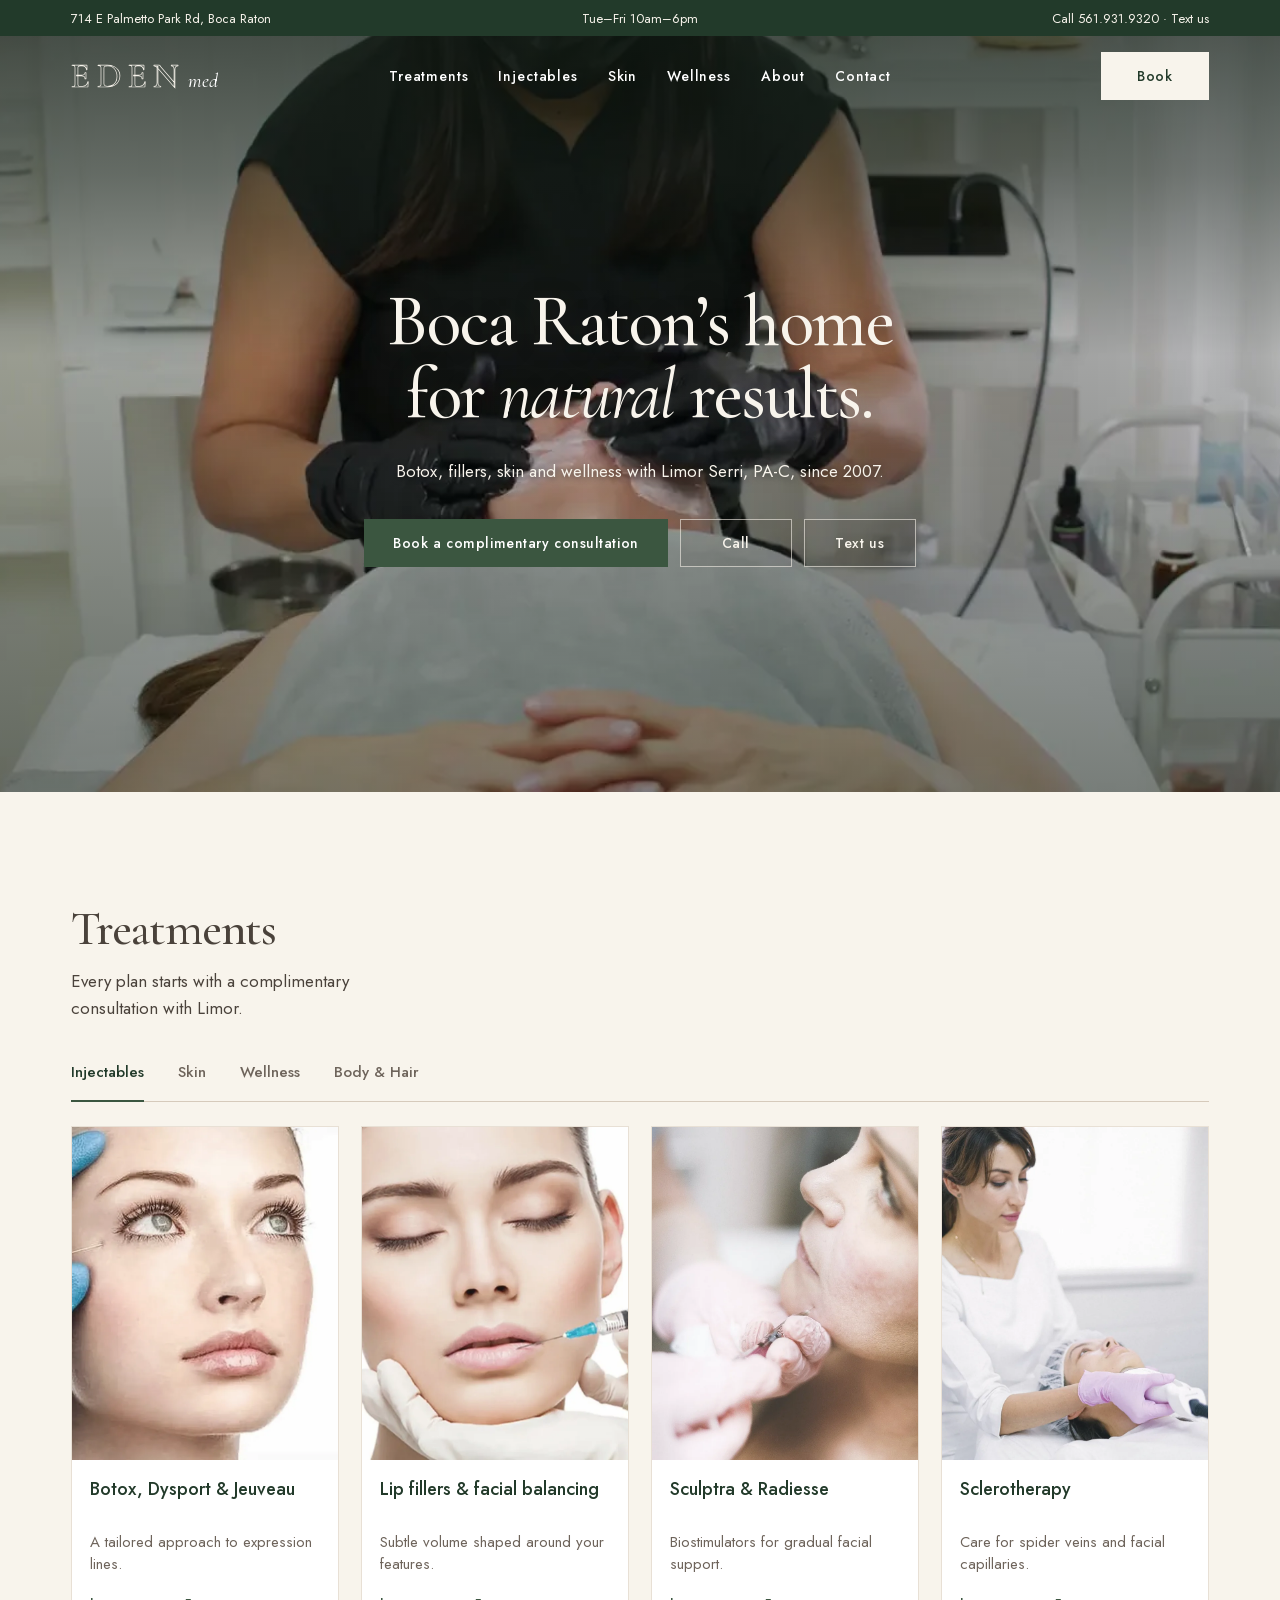
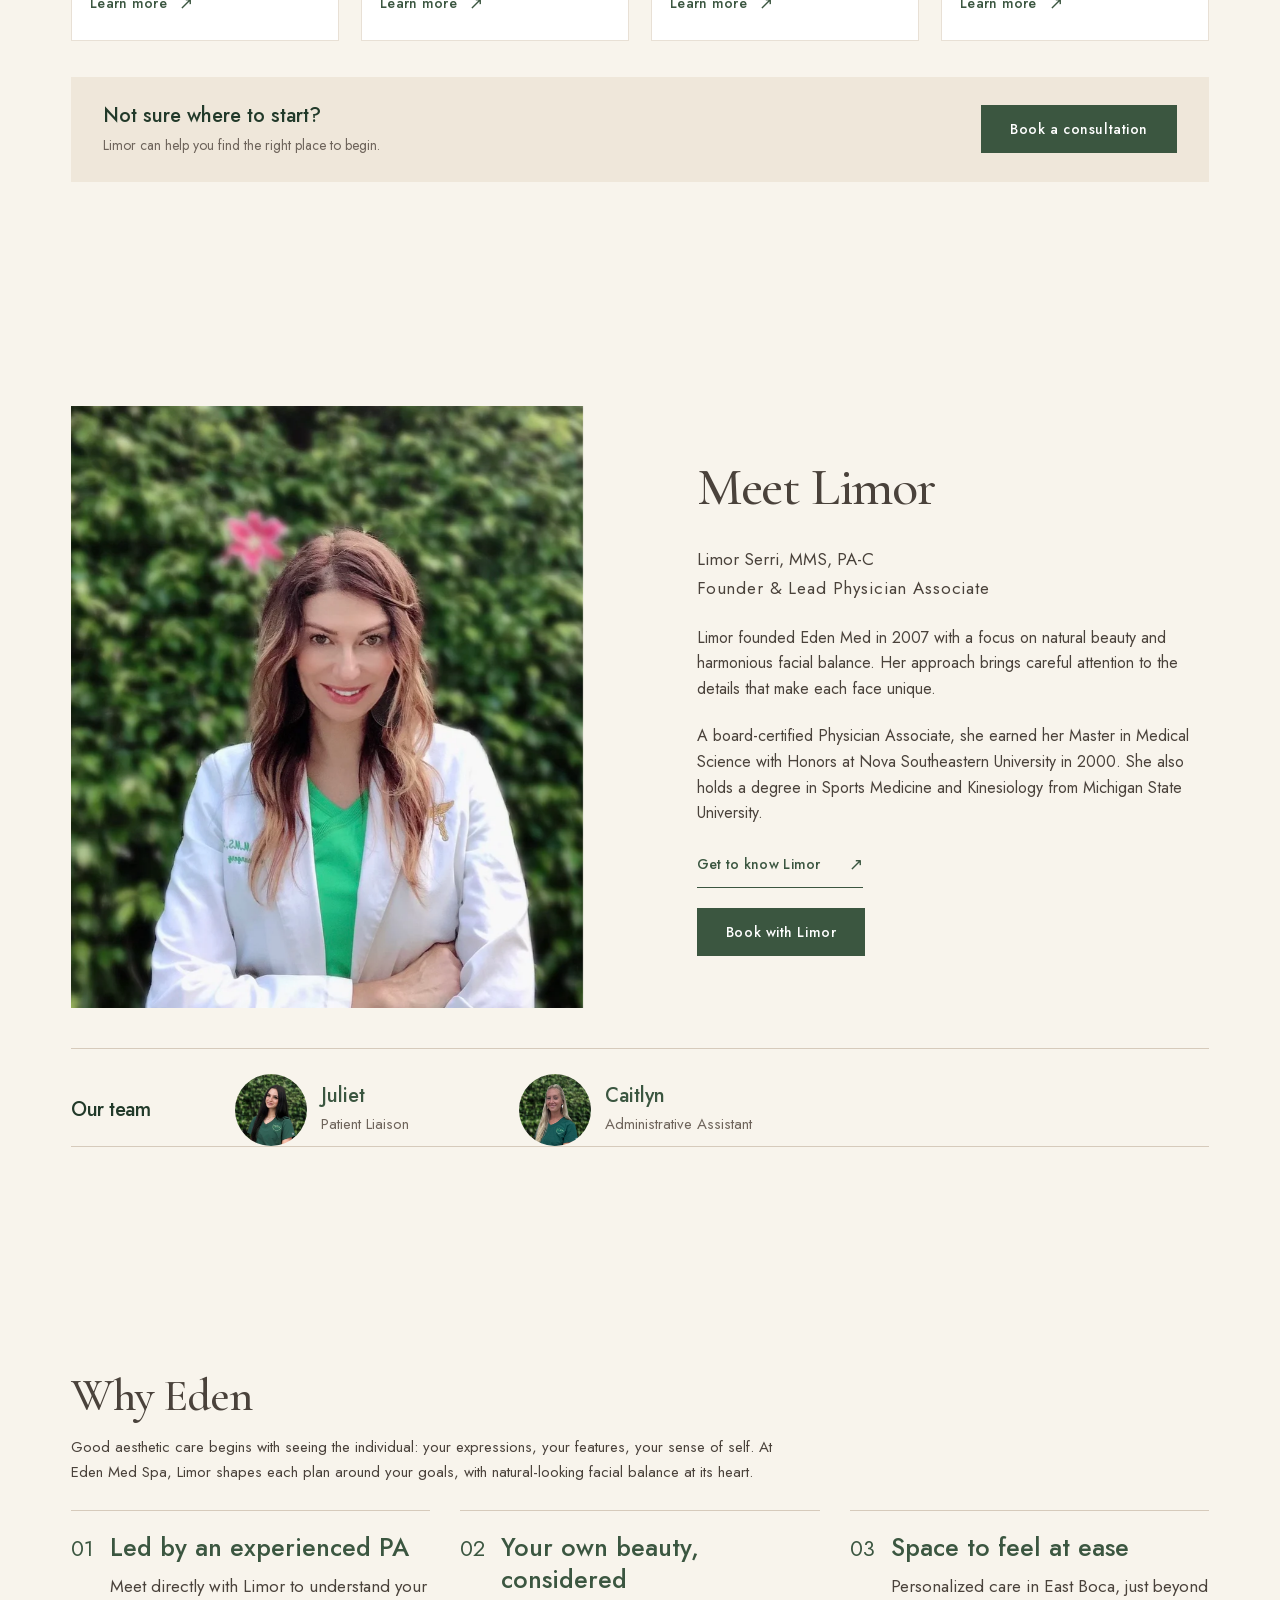
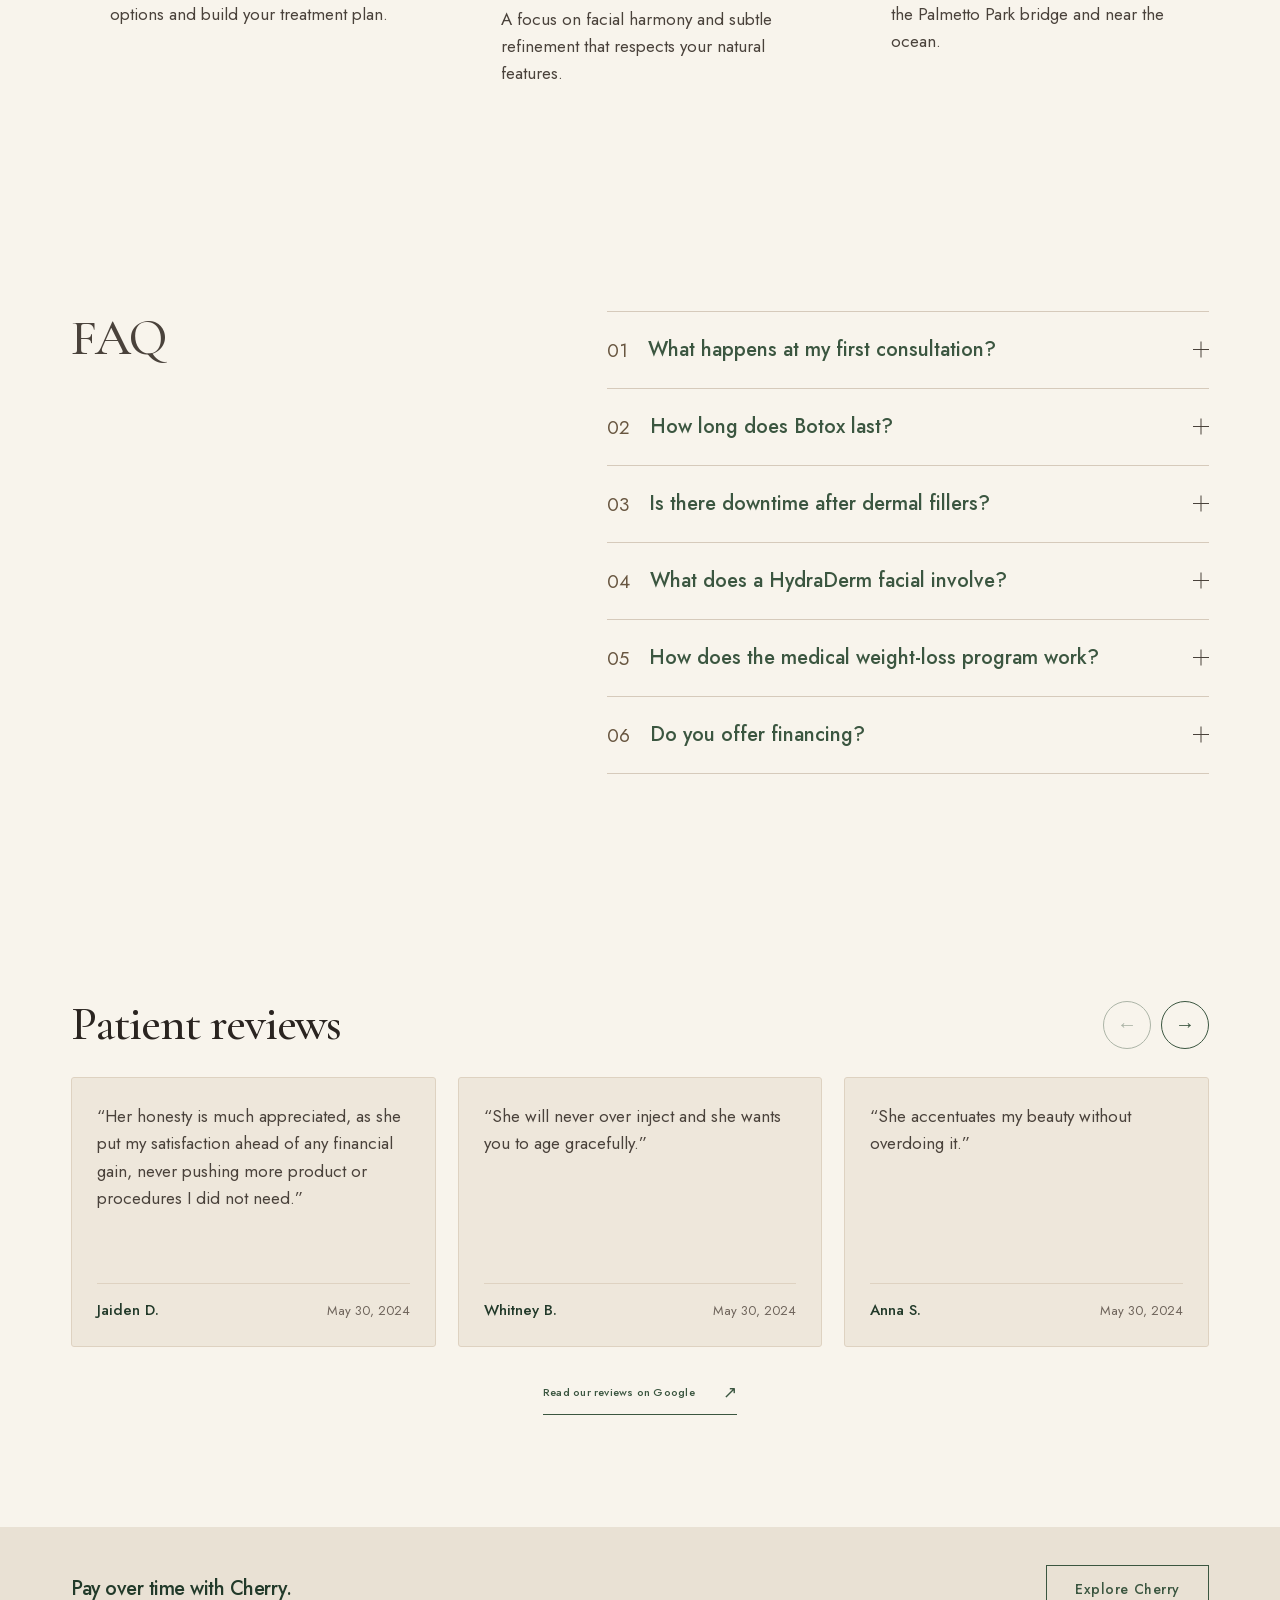
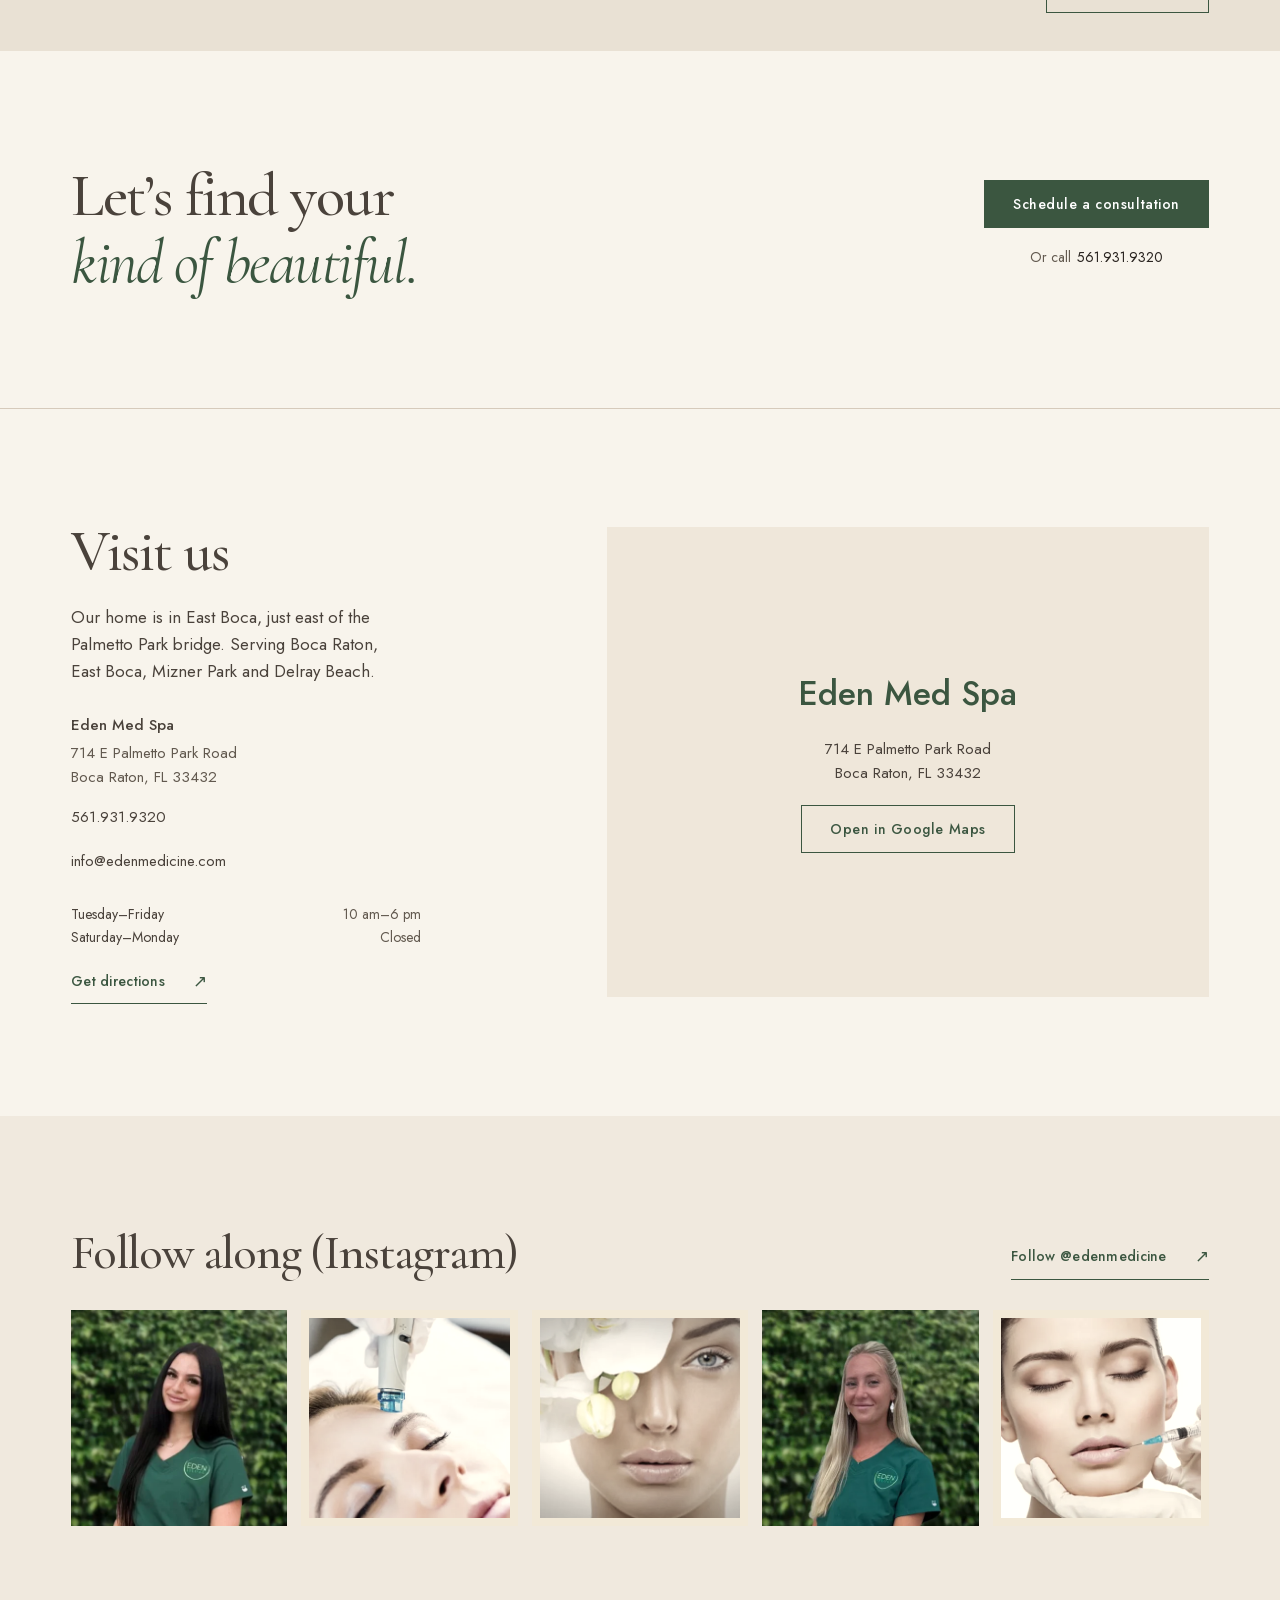
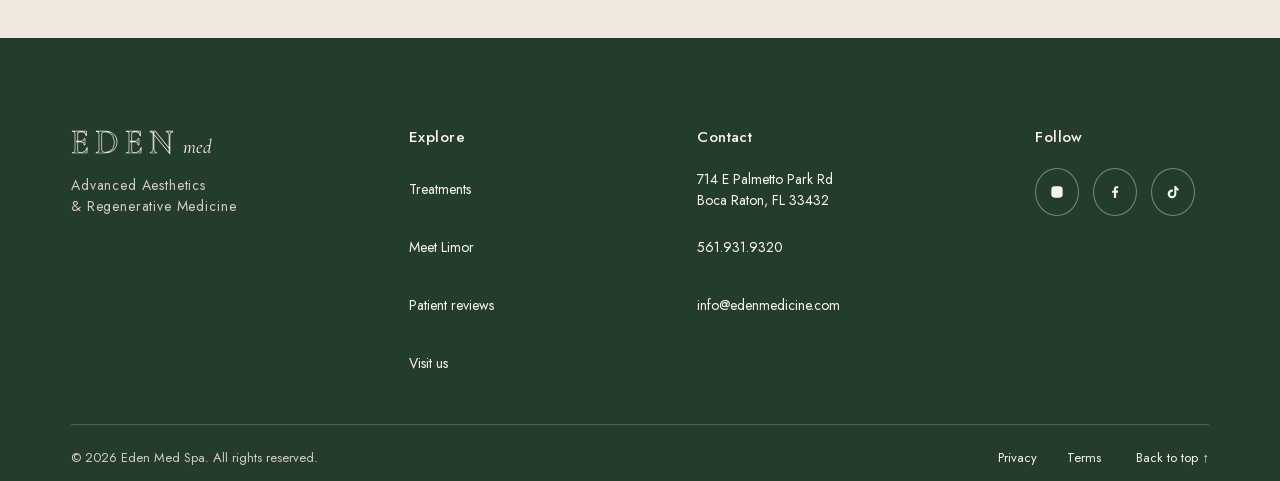
==== commit accf9a2e: "Verify and document Eden Med Spa Round 4" ====
--- a/site/index.html
+++ b/site/index.html
@@ -120,7 +120,7 @@
   <div class="utility-bar" aria-label="Eden Med Spa details"><span>714 E Palmetto Park Rd, Boca Raton</span><span>Tue–Fri 10am–6pm</span><span><a href="tel:5619319320">Call 561.931.9320</a> · <a href="sms:5619319320">Text us</a></span></div>
   <header class="site-header" id="top">
     <div class="header-inner wrap">
-      <a class="brand" href="#top" aria-label="Eden Med Spa home"><span class="brand-lockup" aria-hidden="true"><span class="brand-eden">EDEN</span><span class="brand-med">med</span></span></a>
+      <a class="brand" href="#top"><span class="brand-lockup"><span class="brand-eden">EDEN</span><span class="brand-med">med</span></span></a>
       <nav class="main-nav" id="main-nav" aria-label="Main navigation">
         <a href="#treatments">Treatments</a><a href="#injectables">Injectables</a><a href="#skin">Skin</a><a href="#wellness">Wellness</a><a href="#about">About</a><a href="#contact">Contact</a>
         <div class="mobile-menu-contact"><a href="tel:5619319320">Call 561.931.9320</a><a href="sms:5619319320">Text us</a><p>714 E Palmetto Park Rd<br>Boca Raton, FL 33432</p></div>
@@ -239,7 +239,7 @@
   </main>
   <footer class="site-footer"><div class="wrap">
     <div class="footer-main">
-      <a class="footer-brand" href="#top" aria-label="Eden Med Spa home"><span class="brand-lockup" aria-hidden="true"><span class="brand-eden">EDEN</span><span class="brand-med">med</span></span><span class="brand-descriptor">Advanced Aesthetics<br>&amp; Regenerative Medicine</span></a>
+      <a class="footer-brand" href="#top"><span class="brand-lockup"><span class="brand-eden">EDEN</span><span class="brand-med">med</span></span><span class="brand-descriptor">Advanced Aesthetics<br>&amp; Regenerative Medicine</span></a>
       <nav aria-label="Footer navigation"><h2>Explore</h2><a href="#treatments">Treatments</a><a href="#about">Meet Limor</a><a href="#reviews">Patient reviews</a><a href="#contact">Visit us</a></nav>
       <div class="footer-contact"><h2>Contact</h2><a href="https://maps.google.com/?q=714+E+Palmetto+Park+Rd+Boca+Raton">714 E Palmetto Park Rd<br>Boca Raton, FL 33432</a><a href="tel:5619319320">561.931.9320</a><a href="mailto:info@edenmedicine.com">info@edenmedicine.com</a></div>
       <div class="footer-social"><h2>Follow</h2><div class="socials"><a href="https://www.instagram.com/edenmedicine/" aria-label="Instagram"><svg viewBox="0 0 24 24" aria-hidden="true"><rect x="3.5" y="3.5" width="17" height="17" rx="5"/><circle cx="12" cy="12" r="4"/><circle class="instagram-dot" cx="17.5" cy="6.8" r="1"/></svg></a><a href="https://www.facebook.com/edenmedicine/" aria-label="Facebook"><svg viewBox="0 0 24 24" aria-hidden="true"><path d="M13.6 21v-8h2.7l.4-3.1h-3.1v-2c0-.9.3-1.5 1.6-1.5h1.7V3.6c-.3 0-1.3-.1-2.4-.1-2.4 0-4.1 1.5-4.1 4.2v2.3H7.7v3.1h2.7v8z"/></svg></a><a href="https://www.tiktok.com/@edenmedicine" aria-label="TikTok"><svg viewBox="0 0 24 24" aria-hidden="true"><path d="M14 3h3c.2 2 1.4 3.5 3.5 3.9v3.2a8.1 8.1 0 0 1-3.5-1.1v5.8a6.5 6.5 0 1 1-6.5-6.5c.4 0 .9 0 1.3.1v3.4a3.2 3.2 0 1 0 2.2 3V3z"/></svg></a></div></div>
--- a/site/styles.css
+++ b/site/styles.css
@@ -403,3 +403,18 @@
 .footer-main h2{margin:0 0 8px;font:500 15px/1.3 var(--e-global-typography-text-font-family);letter-spacing:.03em;color:#223A2A}
 .footer-contact a,.footer-main nav a{color:#4A423B}.socials{display:flex;gap:14px;margin:2px 0 0}.socials a{display:grid;place-items:center;width:36px;height:36px;border:1px solid var(--line);border-radius:50%;color:#223A2A}.socials svg{width:16px;height:16px;fill:currentColor}.footer-bottom{font-size:13px}.footer-bottom p{font-size:13px;color:#6E645B}
 @media(max-width:767px){.section,.founder,.why-eden,.instagram{padding-block:72px}.founder{row-gap:28px}.team{grid-template-columns:1fr;gap:15px;margin-top:8px;padding-top:21px}.team-cards{gap:18px}.team-cards figure{width:auto;flex:1;gap:9px;align-items:flex-start;flex-direction:column}.team-cards img{width:64px;height:64px;flex-basis:64px}.team-cards h3{font-size:18px}.team-cards p{font-size:14px}.reviews{padding-block:72px}.reviews-heading h2{font-size:34px}.review-track{width:max-content;gap:14px}.review-card{flex:0 0 calc(100vw - 92px);min-height:250px;padding:20px}.review-viewport{overflow-x:auto;scroll-snap-type:x mandatory;overscroll-behavior-inline:contain}.review-card{scroll-snap-align:start}.review-person{align-items:flex-start;flex-direction:column;gap:2px}.review-card blockquote{font-size:17px}.reviews-foot{justify-content:flex-start}.instagram-grid{display:grid;grid-template-columns:repeat(2,minmax(0,1fr));gap:10px}.footer-main{grid-template-columns:repeat(2,minmax(0,1fr));gap:28px 20px;padding-block:28px}.footer-brand{grid-column:1/-1}.footer-main nav,.footer-contact,.footer-social{font-size:14px}.footer-bottom{display:flex;flex-direction:column;align-items:flex-start;gap:10px}.footer-bottom p{font-size:13px}}
+.hero h1{font-size:72px;line-height:1.02}
+.hero .hero-description{color:#F8F4EC;text-shadow:0 1px 6px #0008}
+.treatments .section-heading.treatment-heading{display:block}
+.site-footer .brand-lockup,.site-footer .brand-descriptor,.footer-main h2,.footer-main nav a,.footer-contact a,.footer-bottom p,.footer-bottom a{color:#F8F4EC}
+.site-footer .brand-descriptor,.footer-bottom p{color:#D5CCBE}
+.footer-main nav,.footer-contact,.footer-social{color:#F8F4EC}
+.socials a{border-color:#F8F4EC66;color:#F8F4EC}
+.button,.button-outline,.hero-actions .button,.treatment-cta .button,.consultation-actions .button,.mobile-actions .button{height:48px;min-height:48px;padding-block:0;font-size:14px;font-weight:500;letter-spacing:.04em}
+.hero-actions .button:first-child{font-size:14px}
+.site-header .header-book,.mobile-actions>a{height:48px;min-height:48px}
+.call-link,.mobile-actions>a:not(.button){font-size:14px}
+.team-cards h3,.faq-item h3{font-size:20px}
+.financing h2{font:500 20px/1.3 var(--e-global-typography-text-font-family);color:#223A2A}
+@media(max-width:767px){.hero h1{font-size:42px}}
+@media(max-width:767px){.faq-item h3,.financing h2{font-size:18px}}
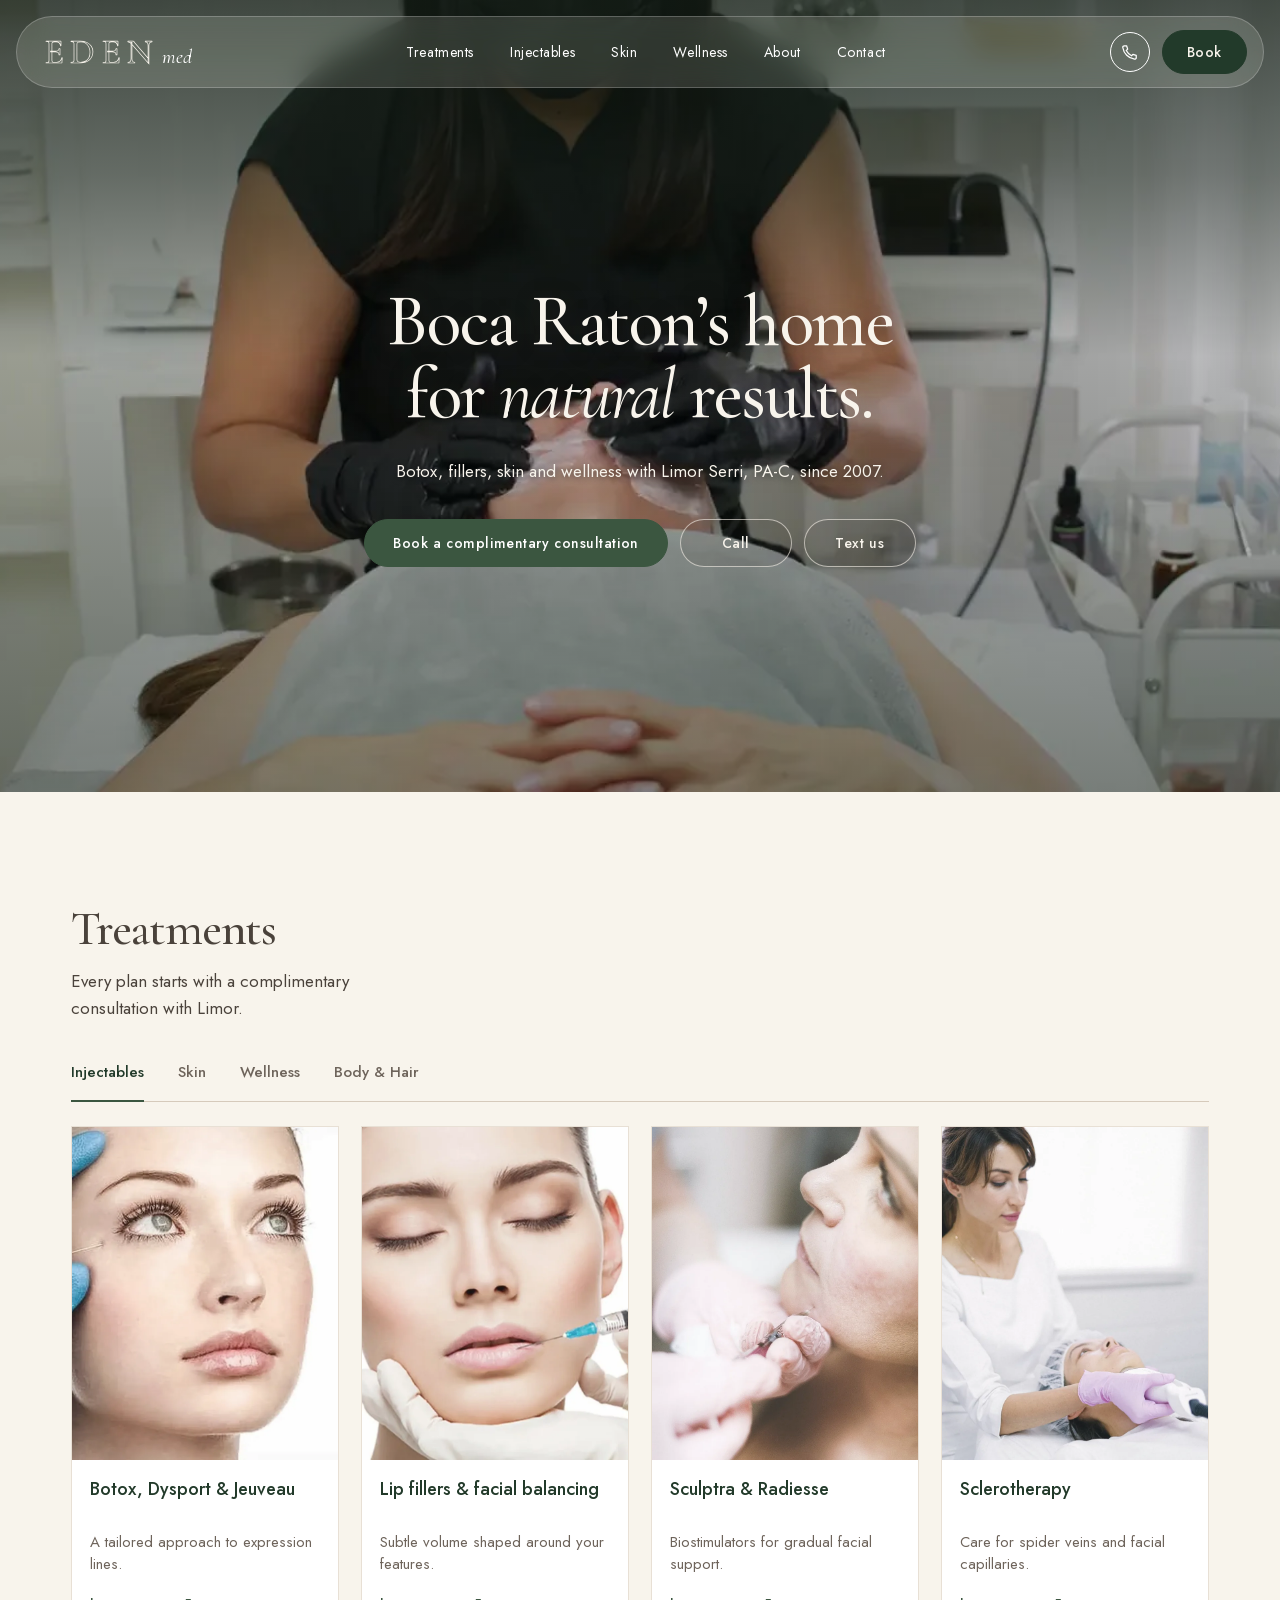
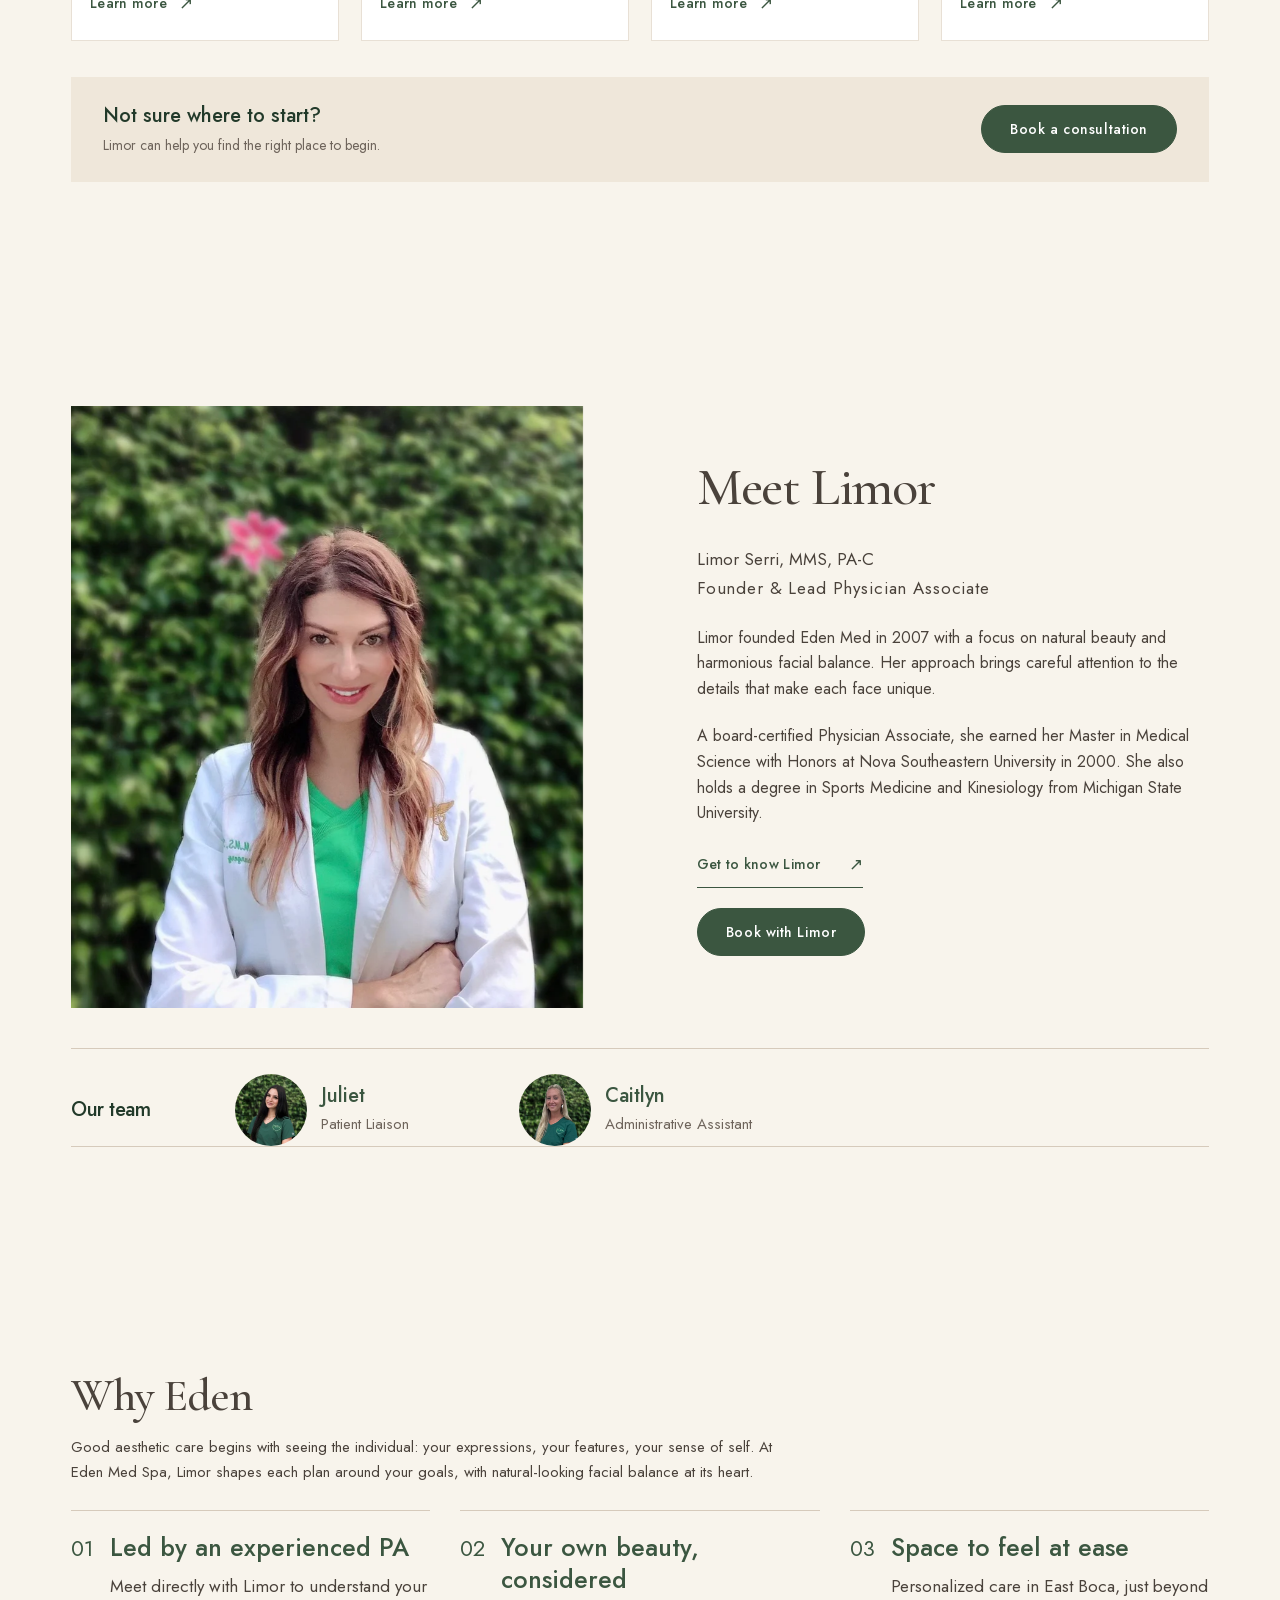
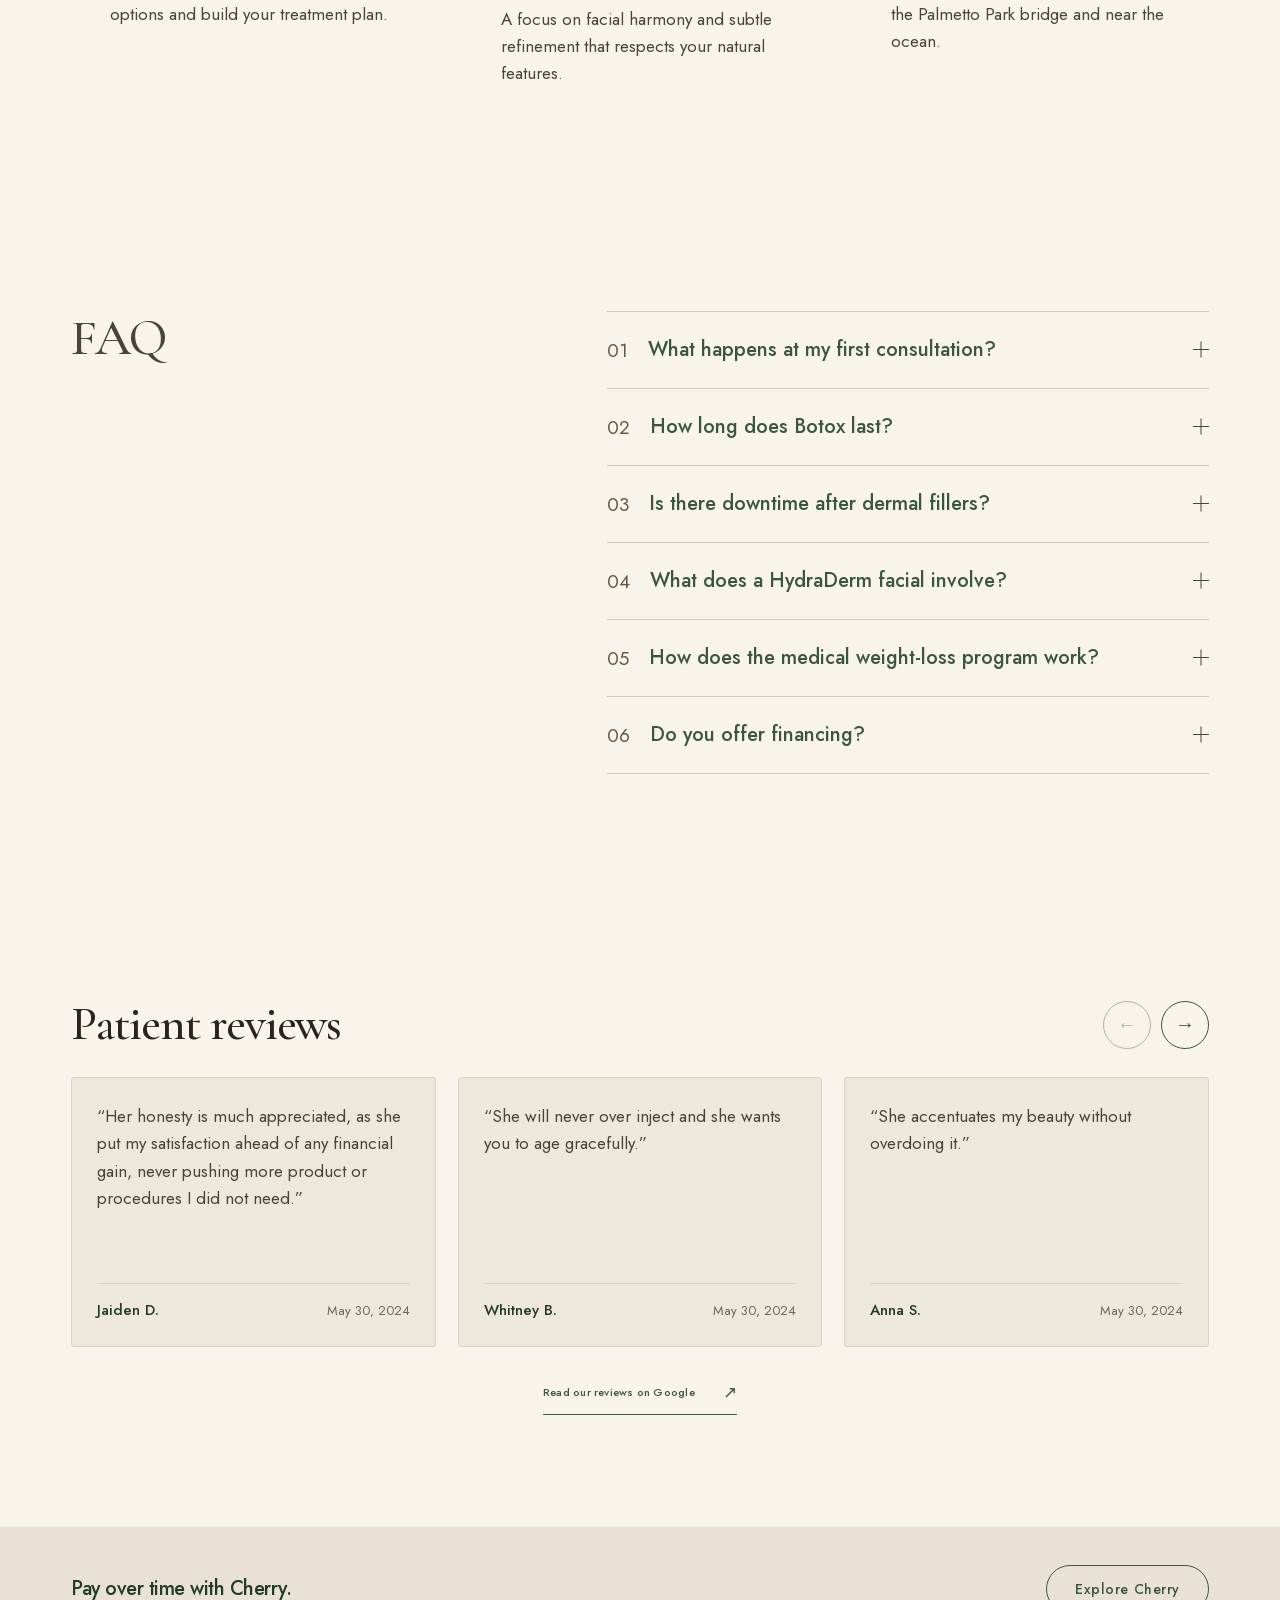
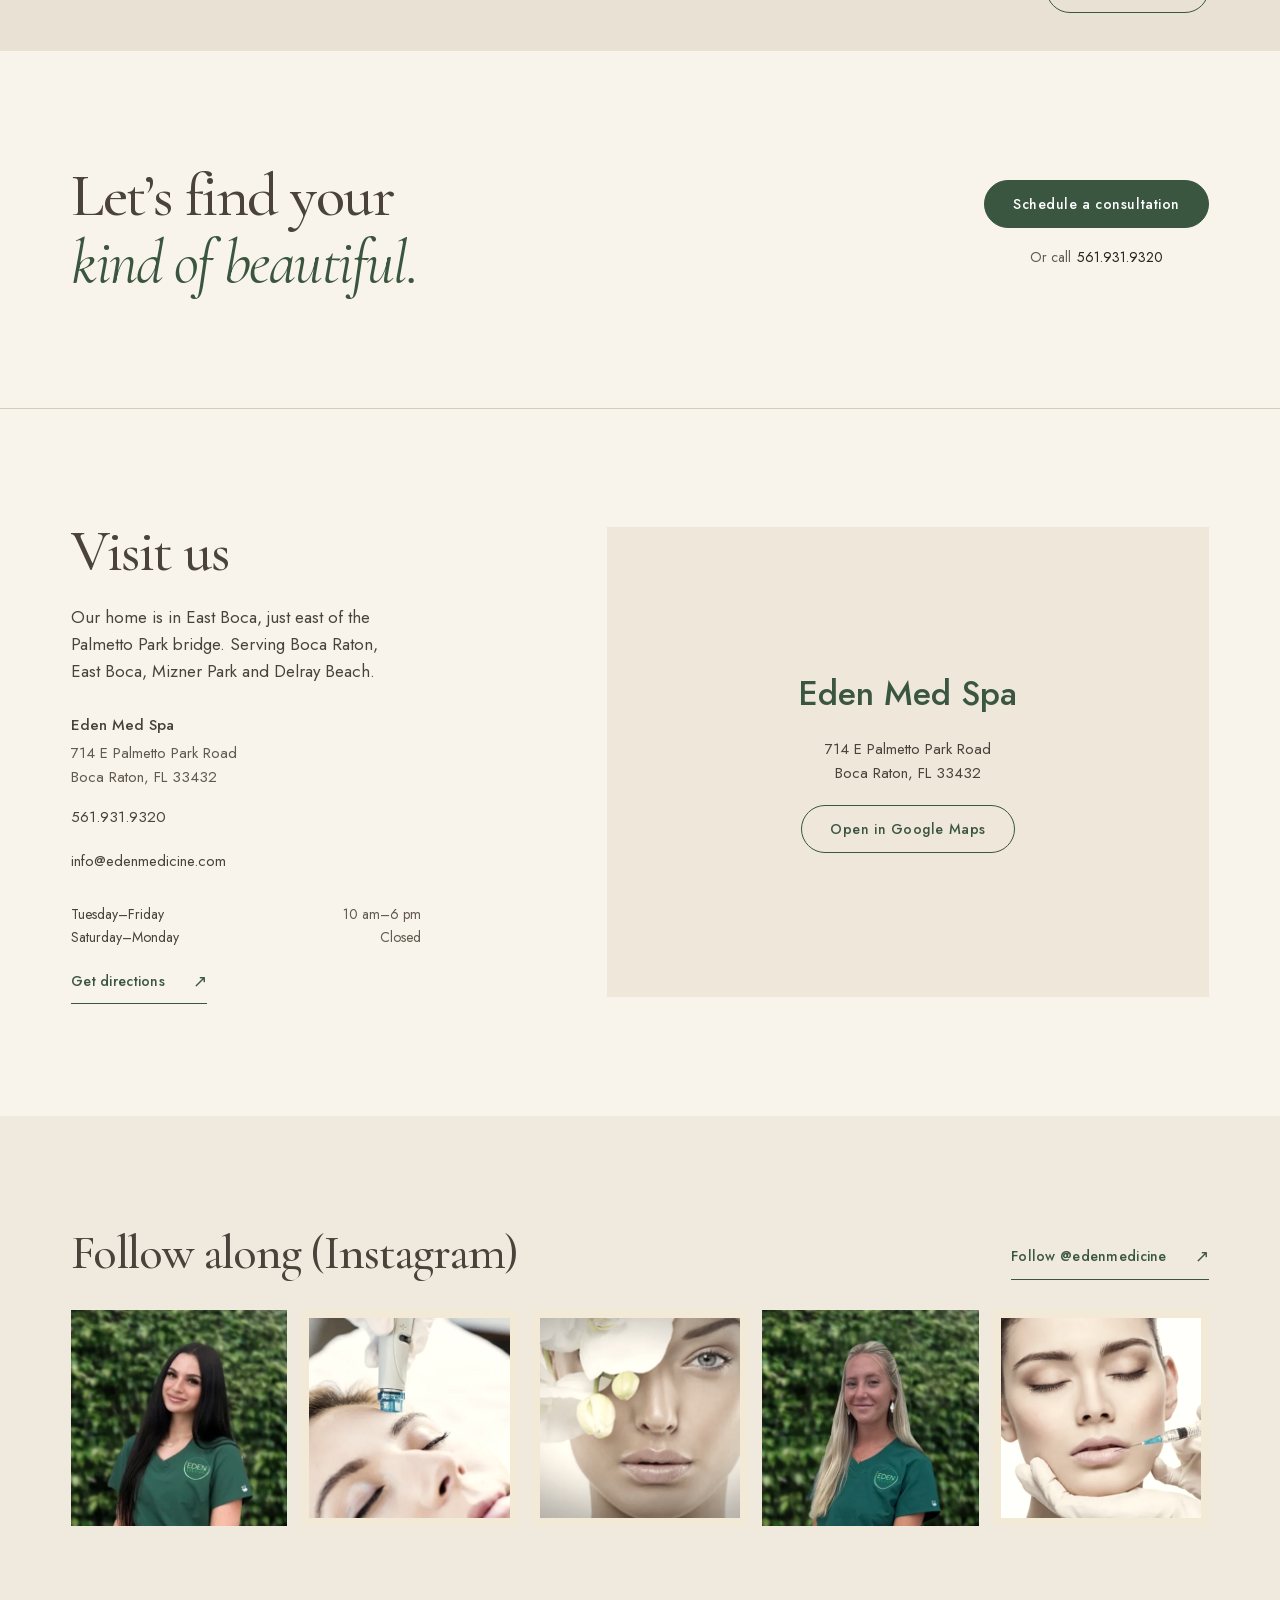
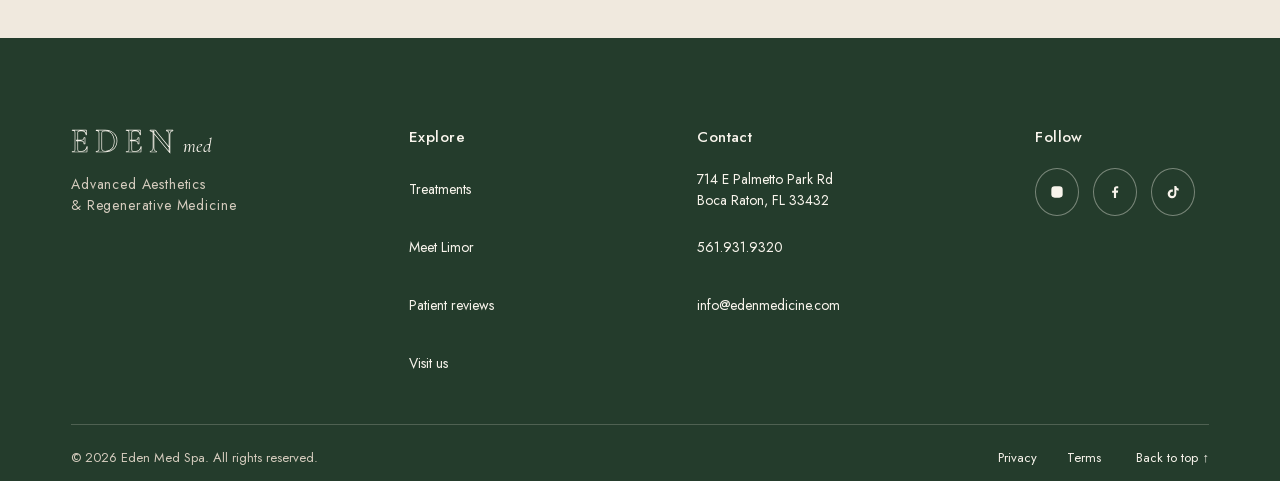
==== commit c881ed78: "Float Eden header with scroll-aware navigation" ====
--- a/site/index.html
+++ b/site/index.html
@@ -117,7 +117,6 @@
 </head>
 <body>
   <a class="skip-link" href="#main">Skip to content</a>
-  <div class="utility-bar" aria-label="Eden Med Spa details"><span>714 E Palmetto Park Rd, Boca Raton</span><span>Tue–Fri 10am–6pm</span><span><a href="tel:5619319320">Call 561.931.9320</a> · <a href="sms:5619319320">Text us</a></span></div>
   <header class="site-header" id="top">
     <div class="header-inner wrap">
       <a class="brand" href="#top"><span class="brand-lockup"><span class="brand-eden">EDEN</span><span class="brand-med">med</span></span></a>
@@ -125,7 +124,7 @@
         <a href="#treatments">Treatments</a><a href="#injectables">Injectables</a><a href="#skin">Skin</a><a href="#wellness">Wellness</a><a href="#about">About</a><a href="#contact">Contact</a>
         <div class="mobile-menu-contact"><a href="tel:5619319320">Call 561.931.9320</a><a href="sms:5619319320">Text us</a><p>714 E Palmetto Park Rd<br>Boca Raton, FL 33432</p></div>
       </nav>
-      <div class="header-actions"><a class="button header-book" href="https://edenmedicine.com/book-appointment/">Book</a></div>
+      <div class="header-actions"><a class="header-call" href="tel:5619319320" aria-label="Call Eden Med Spa"><svg viewBox="0 0 24 24" fill="none" stroke="currentColor" stroke-width="1.6" stroke-linecap="round" stroke-linejoin="round" aria-hidden="true"><path d="M5.5 3.5h2.8l1.4 4.2-1.8 1.7a15.6 15.6 0 0 0 6.7 6.7l1.7-1.8 4.2 1.4v2.8a2 2 0 0 1-2.2 2A17.7 17.7 0 0 1 3.5 5.7a2 2 0 0 1 2-2.2Z"/></svg></a><a class="button header-book" href="https://edenmedicine.com/book-appointment/">Book</a></div>
       <button class="menu-toggle" aria-expanded="false" aria-controls="main-nav" aria-label="Open menu" hidden><span></span><span></span></button>
     </div>
   </header>
--- a/site/styles.css
+++ b/site/styles.css
@@ -418,3 +418,22 @@
 .financing h2{font:500 20px/1.3 var(--e-global-typography-text-font-family);color:#223A2A}
 @media(max-width:767px){.hero h1{font-size:42px}}
 @media(max-width:767px){.faq-item h3,.financing h2{font-size:18px}}
+
+/* Round 5 floating navigation */
+.button,.button-outline,.hero-actions .button,.treatment-cta .button,.consultation-actions .button,.mobile-actions .button{border-radius:999px}
+.mobile-actions a:not(.button){border-radius:999px}
+.site-header,.site-header.is-scrolled,.site-header.menu-open{position:fixed;top:16px;left:16px;right:16px;width:calc(100% - 32px);max-width:1360px;margin-inline:auto;height:72px;border:1px solid rgba(255,255,255,.22);border-radius:999px;background:rgba(250,246,240,.14);color:#fff;box-shadow:none;backdrop-filter:blur(14px) saturate(140%);-webkit-backdrop-filter:blur(14px) saturate(140%);transition:transform .3s ease,background .25s ease,color .25s ease,border-color .25s ease,box-shadow .25s ease}
+.site-header.is-scrolled,.site-header.menu-open{background:rgba(250,246,240,.92);color:#223A2A;border-color:rgba(34,58,42,.10);box-shadow:0 8px 30px rgba(34,58,42,.08)}
+.site-header.is-hidden:not(.menu-open):not(:focus-within){transform:translateY(calc(-100% - 20px))}
+.header-inner.wrap{width:100%;max-width:none;height:100%;min-height:0;padding:0 16px 0 28px;display:grid;grid-template-columns:1fr auto 1fr;gap:16px}
+.brand{min-height:0}.brand-lockup{height:30px;align-items:baseline}.brand-eden{font-size:36px;line-height:.85}.brand-med{font-size:20px;line-height:.85}
+.main-nav{gap:36px;margin:0}.main-nav a{font:400 14px/1.2 var(--e-global-typography-text-font-family);letter-spacing:.04em;text-transform:none;min-width:0;min-height:44px}
+.main-nav a:after{left:0;right:0;bottom:7px;width:auto;height:1px;background:currentColor;transform:scaleX(0);transform-origin:center;transition:transform .25s ease}
+.main-nav a:hover:after,.main-nav a:focus-visible:after,.main-nav a[aria-current="location"]:after{width:auto;transform:scaleX(1)}
+.header-actions{justify-self:end;gap:12px}.header-call{display:grid!important;place-items:center;width:40px;height:40px;min-height:40px!important;border:1px solid currentColor;border-radius:50%;color:inherit;transition:background .25s ease,transform .25s ease}.header-call:hover{background:rgba(255,255,255,.16);transform:translateY(-1px)}.header-call svg{width:19px;height:19px}
+.site-header .header-book,.site-header.is-scrolled .header-book,.site-header.menu-open .header-book{min-width:0;height:44px;min-height:44px;padding:0 24px;border:1px solid #223A2A;border-radius:999px;background:#223A2A;color:#F8F4EC;transition:background .25s ease,border-color .25s ease,transform .25s ease}
+.site-header .header-book:hover{background:#34513B;border-color:#34513B;transform:translateY(-1px)}
+@media(max-width:1200px){.main-nav{gap:22px}}
+@media(max-width:960px){.site-header,.site-header.is-scrolled,.site-header.menu-open{top:12px;left:12px;right:12px;width:calc(100% - 24px);height:60px}.header-inner.wrap{grid-template-columns:1fr auto auto;gap:10px;padding:0 9px 0 20px}.brand-eden{font-size:33px}.brand-med{font-size:18px}.header-actions{grid-column:2;grid-row:1}.header-call{display:none!important}.site-header .header-book{height:40px;min-height:40px;padding-inline:20px}.menu-toggle:not([hidden]){position:relative;z-index:2;display:flex;grid-column:3;grid-row:1;width:40px;height:40px;flex-direction:column;align-items:center;justify-content:center;gap:6px;padding:0;color:inherit}.menu-toggle span{width:20px;height:1px;margin:0;background:currentColor}.menu-toggle[aria-expanded="true"] span:first-child{transform:translateY(3.5px) rotate(45deg)}.menu-toggle[aria-expanded="true"] span:last-child{transform:translateY(-3.5px) rotate(-45deg)}
+  .brand,.header-actions{position:relative;z-index:2}.js .main-nav.is-open{position:fixed;inset:0;z-index:1;display:flex;flex-direction:column;align-items:stretch;justify-content:flex-start;gap:0;width:100vw;height:100dvh;margin:0;padding:92px var(--gutter) 28px;background:#F8F4EC;color:#223A2A;overflow:auto}.js .main-nav.is-open>a{min-height:60px;height:auto;font:500 26px/1.2 var(--e-global-typography-text-font-family);letter-spacing:0}.mobile-menu-contact{margin-top:auto}.site-header.menu-open{transform:none}
+}
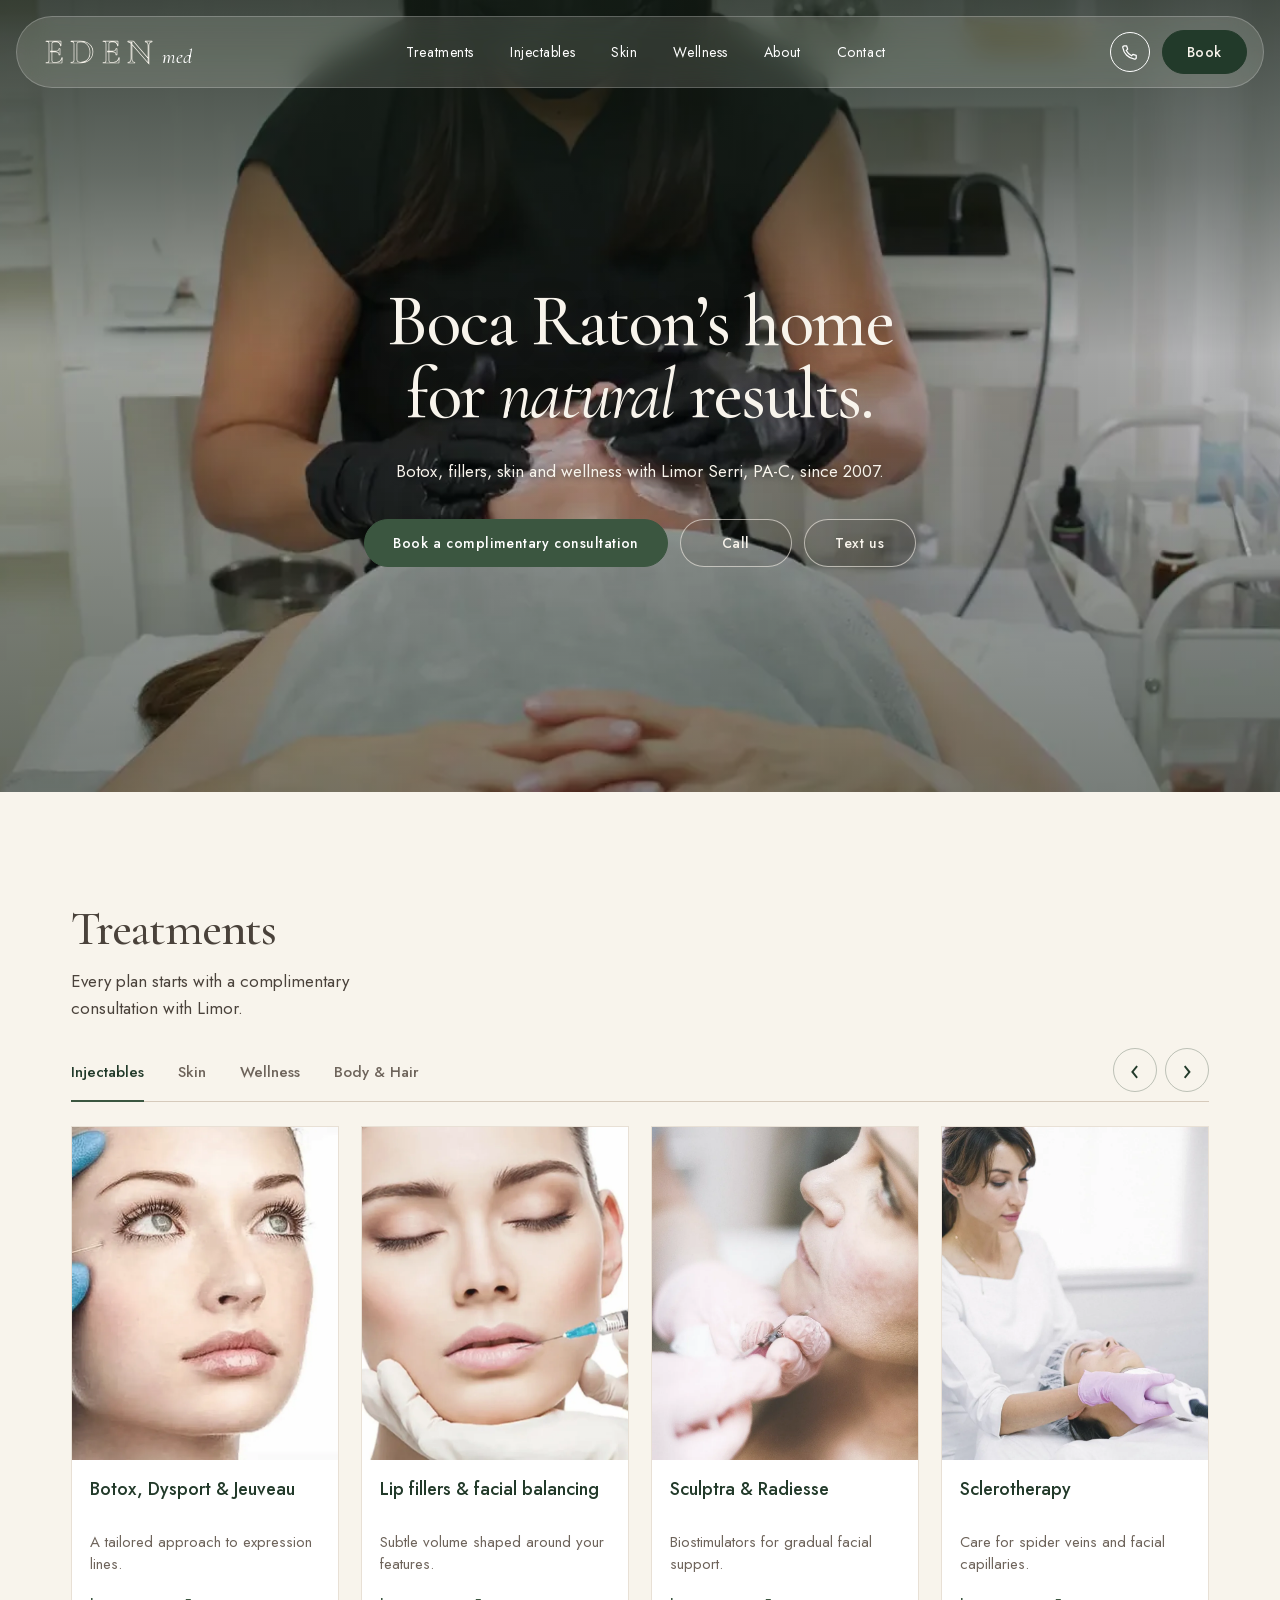
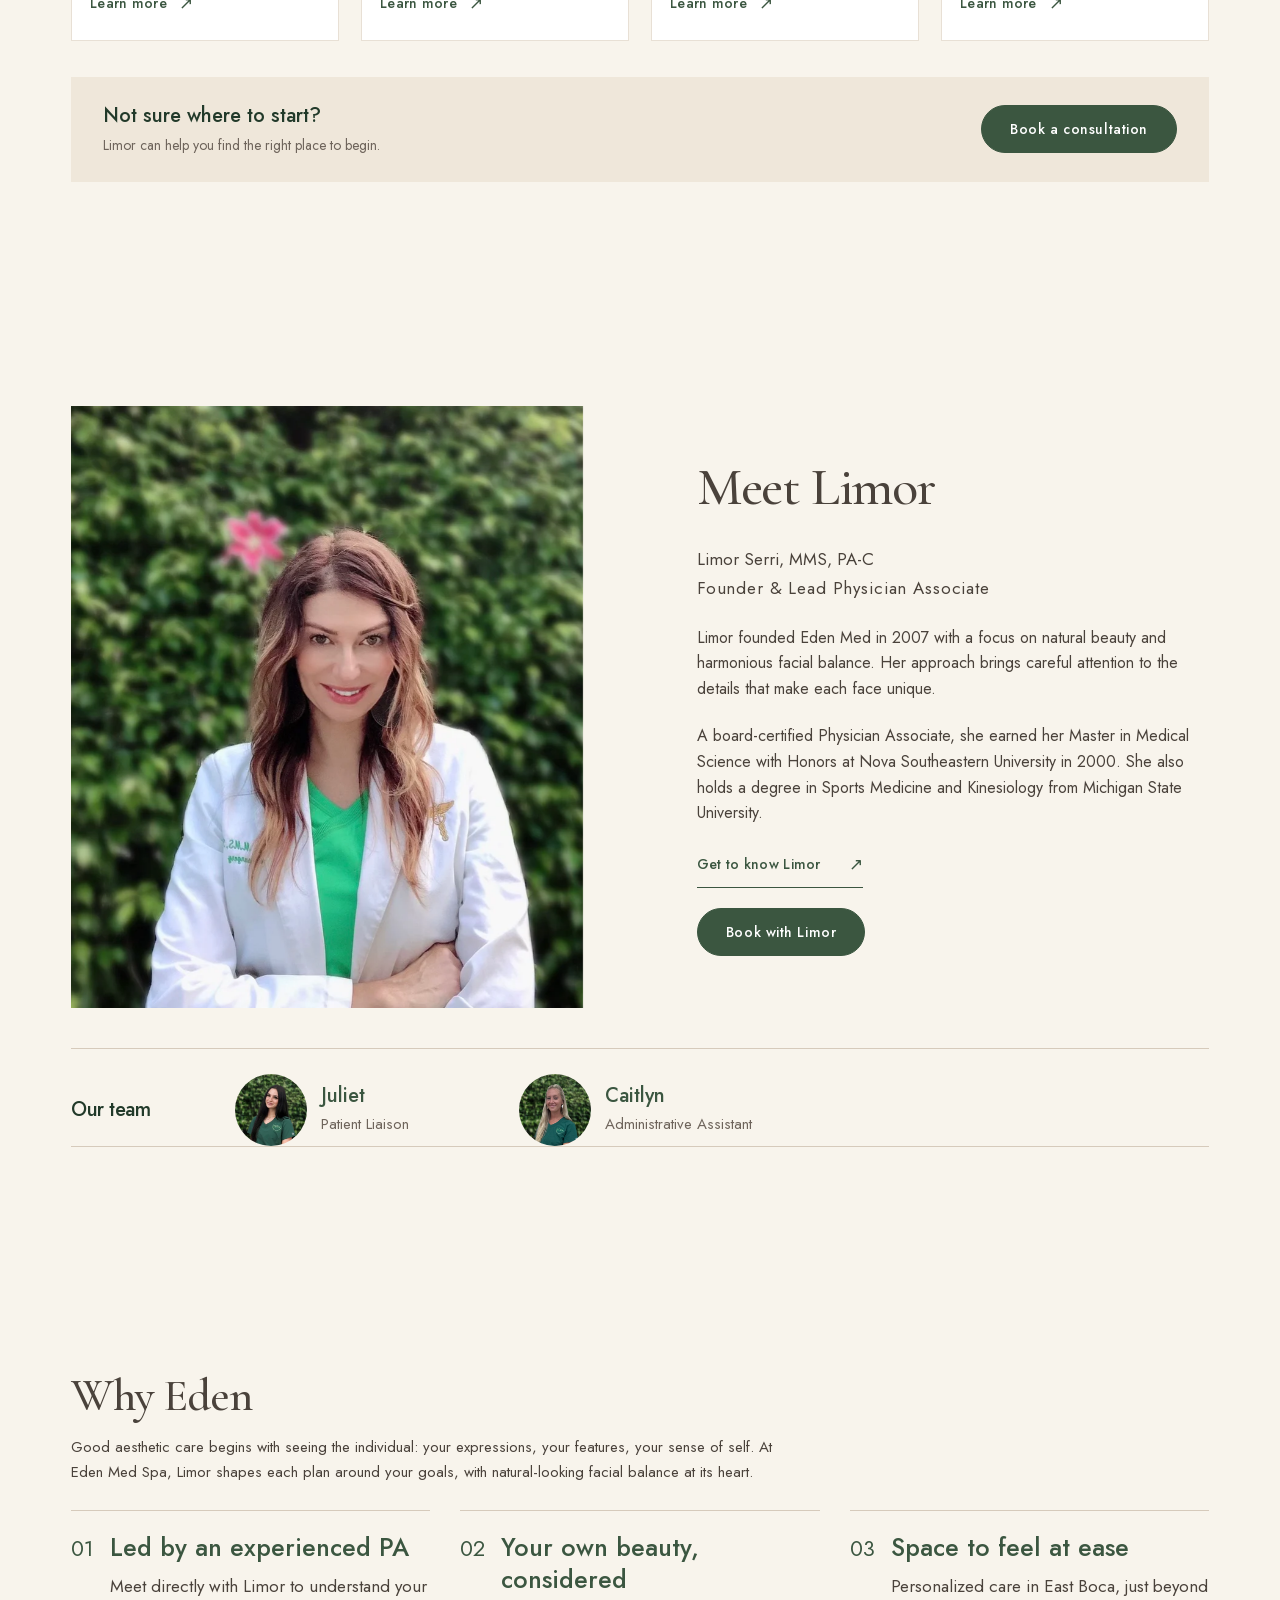
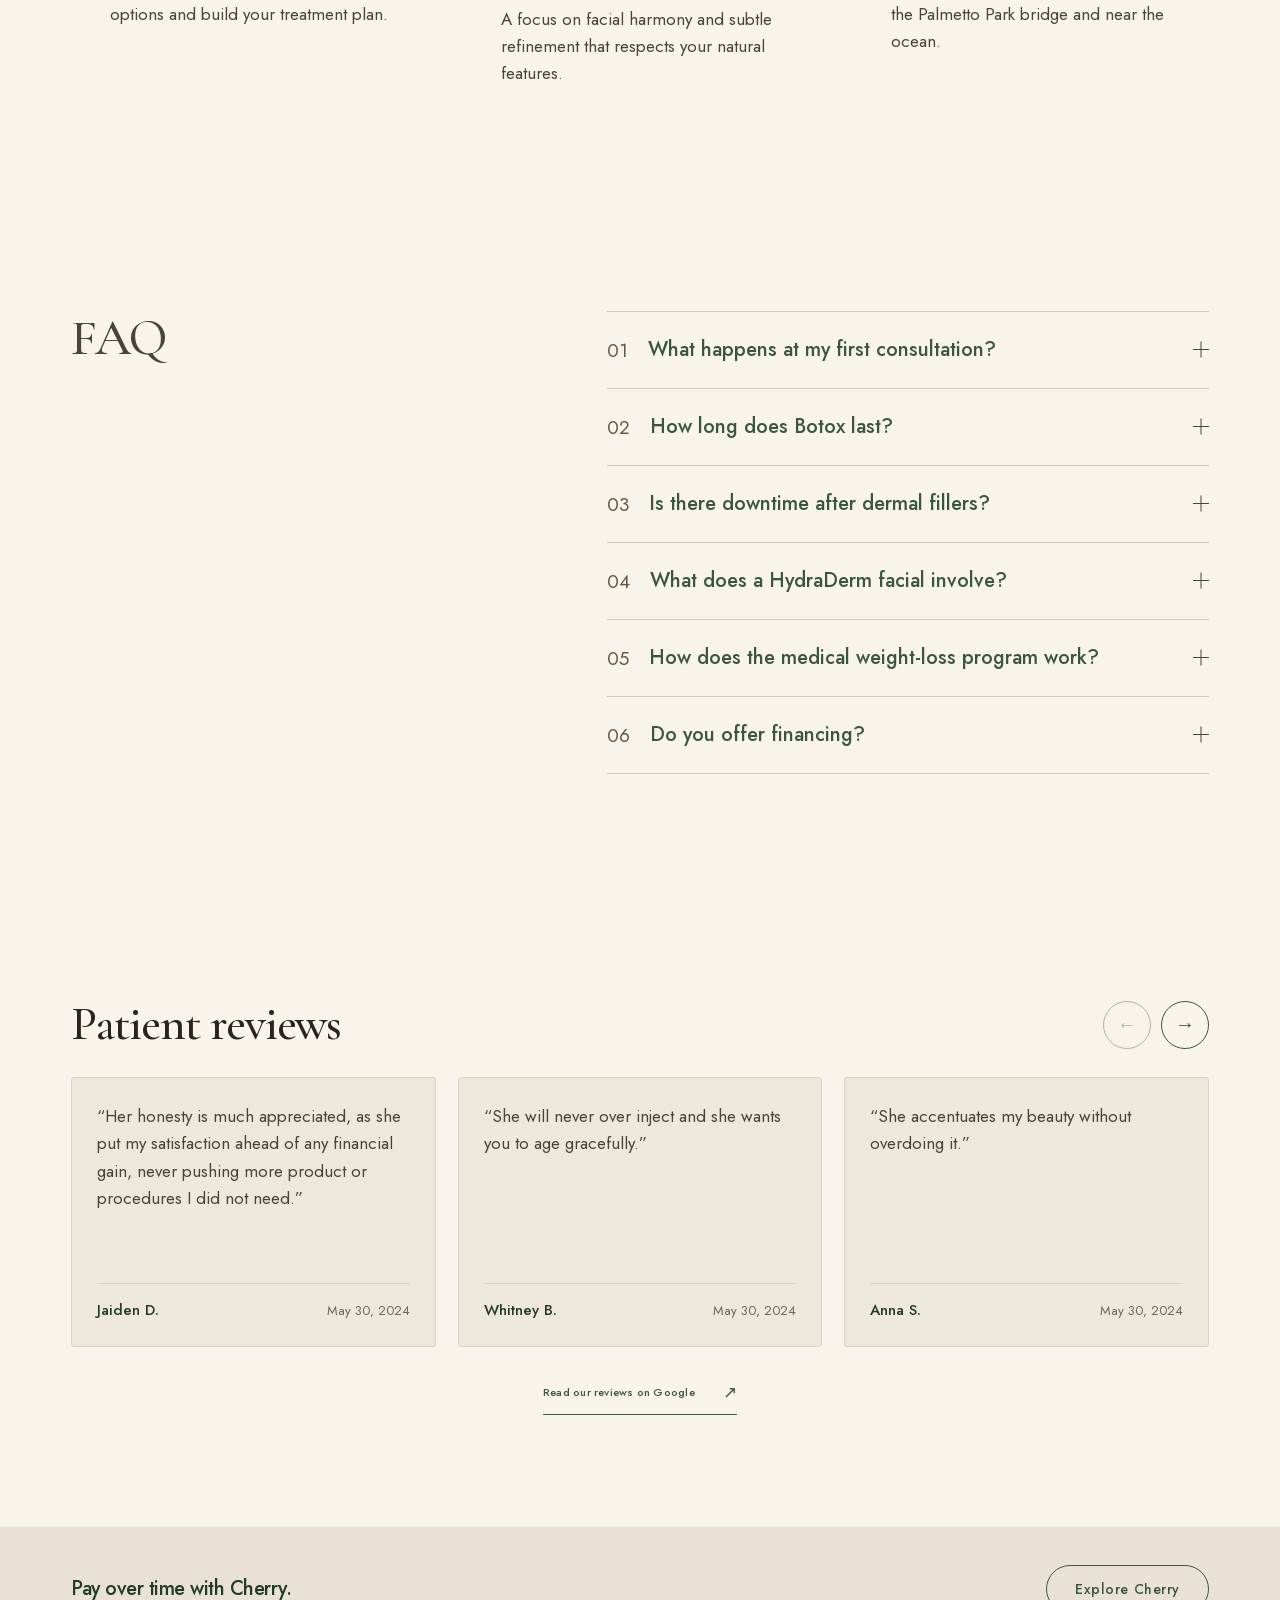
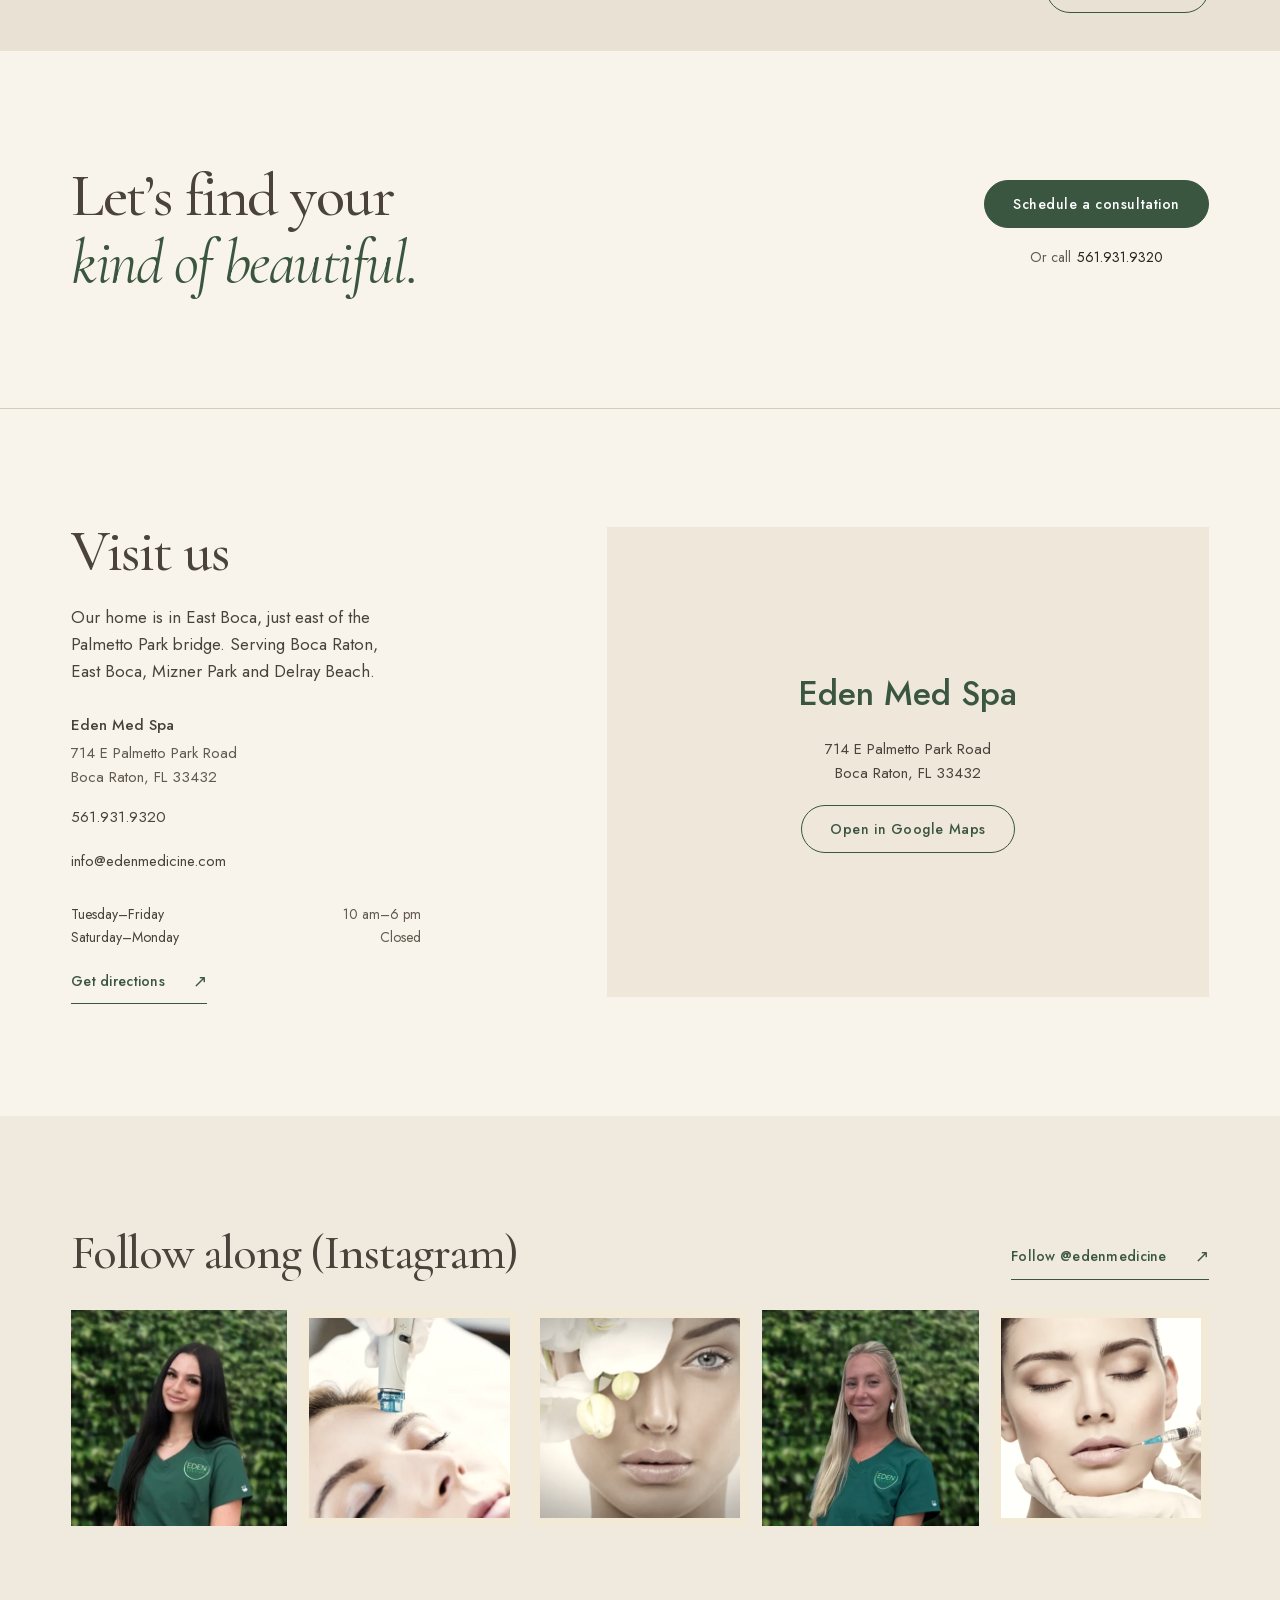
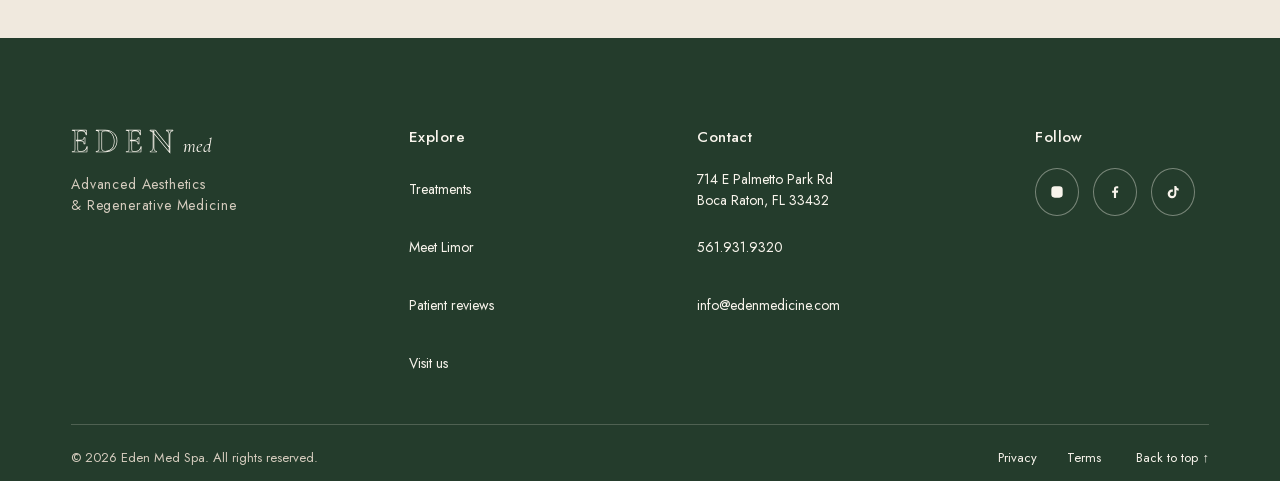
==== commit 605fe56a: "Add treatment category arrows and card transitions" ====
--- a/site/index.html
+++ b/site/index.html
@@ -150,12 +150,12 @@
       <div class="wrap">
         <div class="section-heading treatment-heading"><h2 id="treatments-title">Treatments</h2><p>Every plan starts with a complimentary consultation with Limor.</p></div>
         <div class="treatment-browser" id="treatment-browser">
-          <div class="treatment-tabs" role="group" aria-label="Treatment categories">
+          <div class="treatment-tab-row"><div class="treatment-tabs" role="group" aria-label="Treatment categories">
             <button class="treatment-tab" id="injectables" type="button" data-category="injectables" aria-pressed="true">Injectables</button>
             <button class="treatment-tab" id="skin" type="button" data-category="skin" aria-pressed="false">Skin</button>
             <button class="treatment-tab" id="wellness" type="button" data-category="wellness" aria-pressed="false">Wellness</button>
             <button class="treatment-tab" id="body-hair" type="button" data-category="body-hair" aria-pressed="false">Body &amp; Hair</button>
-          </div>
+          </div><div class="treatment-category-arrows"><button class="category-arrow category-prev" type="button" aria-label="Previous category" aria-controls="treatment-grid">‹</button><button class="category-arrow category-next" type="button" aria-label="Next category" aria-controls="treatment-grid">›</button></div></div>
           <div class="treatment-grid" id="treatment-grid" aria-live="polite">
             <article class="treatment-card" data-category="injectables"><a class="treatment-image" href="https://edenmedicine.com/wrinkle-relaxers/"><img src="assets/treatments/treatment-01.webp" width="800" height="1000" alt="Close-up of a patient during a wrinkle relaxer consultation" loading="lazy"></a><div class="treatment-card-copy"><h3>Botox, Dysport &amp; Jeuveau</h3><p>A tailored approach to expression lines.</p><a class="text-link" href="https://edenmedicine.com/wrinkle-relaxers/">Learn more <span aria-hidden="true">↗</span></a></div></article>
             <article class="treatment-card" data-category="injectables"><a class="treatment-image" href="https://edenmedicine.com/dermal-fillers/"><img src="assets/treatments/treatment-02.webp" width="800" height="1000" alt="Dermal filler treatment in progress" loading="lazy"></a><div class="treatment-card-copy"><h3>Lip fillers &amp; facial balancing</h3><p>Subtle volume shaped around your features.</p><a class="text-link" href="https://edenmedicine.com/dermal-fillers/">Learn more <span aria-hidden="true">↗</span></a></div></article>
--- a/site/styles.css
+++ b/site/styles.css
@@ -437,3 +437,13 @@
 @media(max-width:960px){.site-header,.site-header.is-scrolled,.site-header.menu-open{top:12px;left:12px;right:12px;width:calc(100% - 24px);height:60px}.header-inner.wrap{grid-template-columns:1fr auto auto;gap:10px;padding:0 9px 0 20px}.brand-eden{font-size:33px}.brand-med{font-size:18px}.header-actions{grid-column:2;grid-row:1}.header-call{display:none!important}.site-header .header-book{height:40px;min-height:40px;padding-inline:20px}.menu-toggle:not([hidden]){position:relative;z-index:2;display:flex;grid-column:3;grid-row:1;width:40px;height:40px;flex-direction:column;align-items:center;justify-content:center;gap:6px;padding:0;color:inherit}.menu-toggle span{width:20px;height:1px;margin:0;background:currentColor}.menu-toggle[aria-expanded="true"] span:first-child{transform:translateY(3.5px) rotate(45deg)}.menu-toggle[aria-expanded="true"] span:last-child{transform:translateY(-3.5px) rotate(-45deg)}
   .brand,.header-actions{position:relative;z-index:2}.js .main-nav.is-open{position:fixed;inset:0;z-index:1;display:flex;flex-direction:column;align-items:stretch;justify-content:flex-start;gap:0;width:100vw;height:100dvh;margin:0;padding:92px var(--gutter) 28px;background:#F8F4EC;color:#223A2A;overflow:auto}.js .main-nav.is-open>a{min-height:60px;height:auto;font:500 26px/1.2 var(--e-global-typography-text-font-family);letter-spacing:0}.mobile-menu-contact{margin-top:auto}.site-header.menu-open{transform:none}
 }
+
+/* Round 5 treatment category controls */
+.treatment-tab-row{display:flex;align-items:center;gap:18px;margin-bottom:24px;border-bottom:1px solid var(--line)}
+.treatment-tab-row .treatment-tabs{flex:1;min-width:0;margin:0;border:0}
+.treatment-category-arrows{display:flex;gap:8px;flex:none;padding-bottom:8px}
+.category-arrow{display:grid;place-items:center;width:44px;height:44px;padding:0;border:1px solid rgba(34,58,42,.28);border-radius:50%;background:transparent;color:#223A2A;font:400 28px/1 var(--e-global-typography-text-font-family);transition:background .25s ease,color .25s ease}
+.category-arrow:hover{background:#223A2A;color:#F8F4EC}
+@keyframes treatment-enter{from{opacity:0;transform:translateX(12px)}to{opacity:1;transform:translateX(0)}}
+.treatment-card.is-entering{animation:treatment-enter .3s ease both;animation-delay:var(--stagger,0ms)}
+@media(max-width:767px){.treatment-tab-row{gap:12px}.treatment-tab-row .treatment-tabs{gap:20px;margin:0;padding:0;scrollbar-width:none}.treatment-category-arrows{gap:6px}.category-arrow{width:44px;height:44px}}
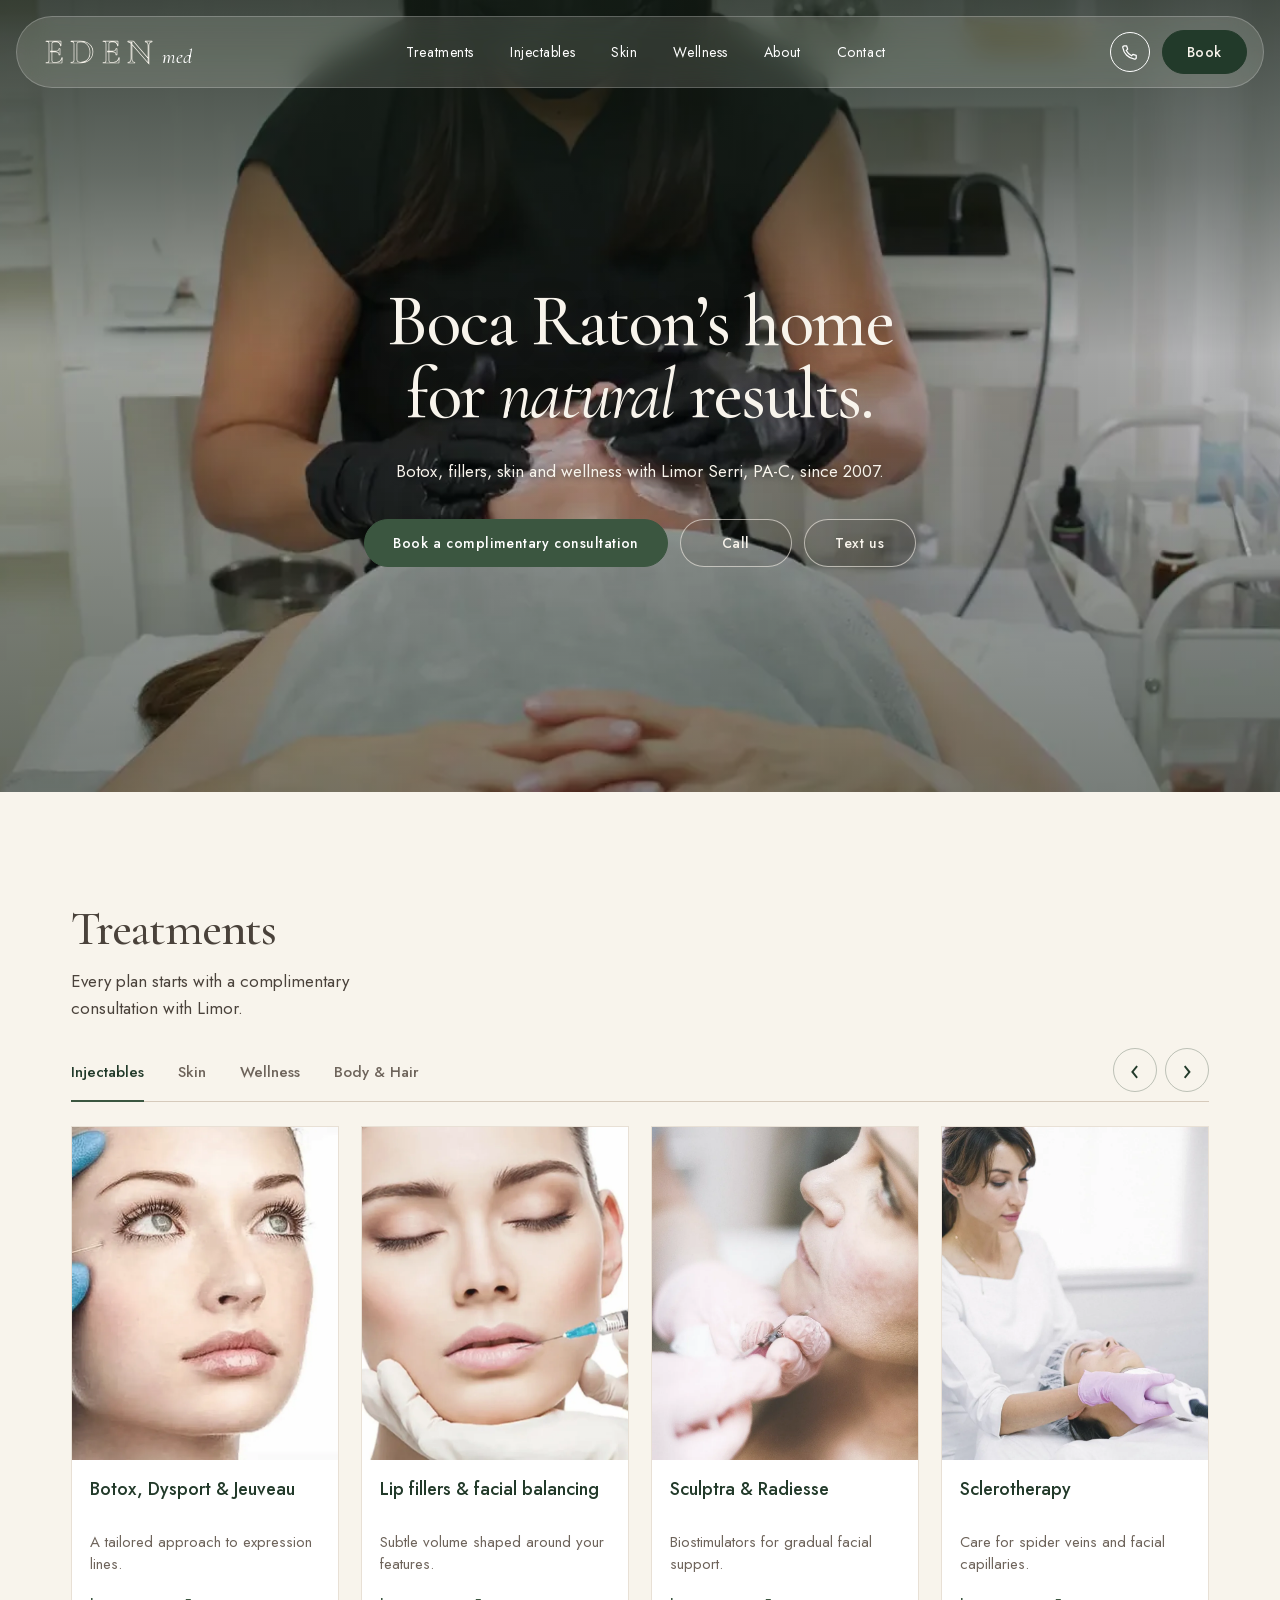
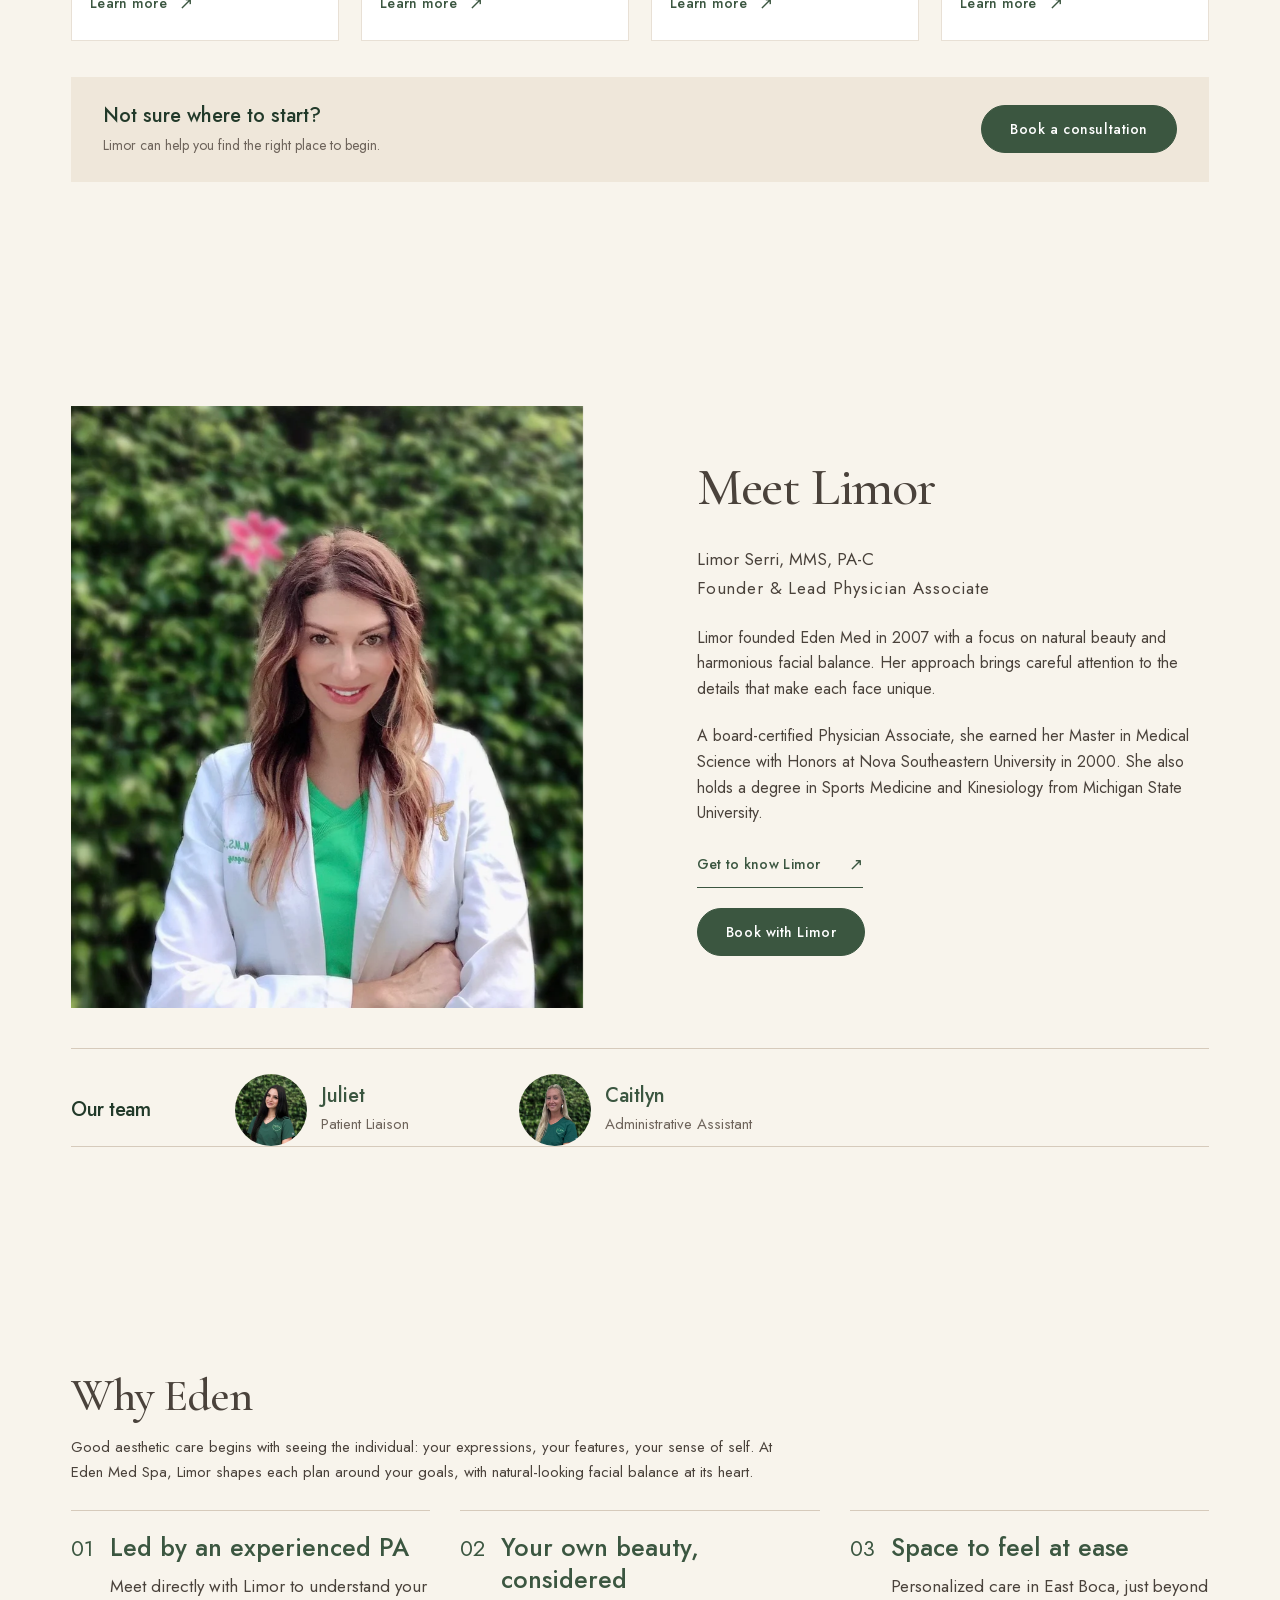
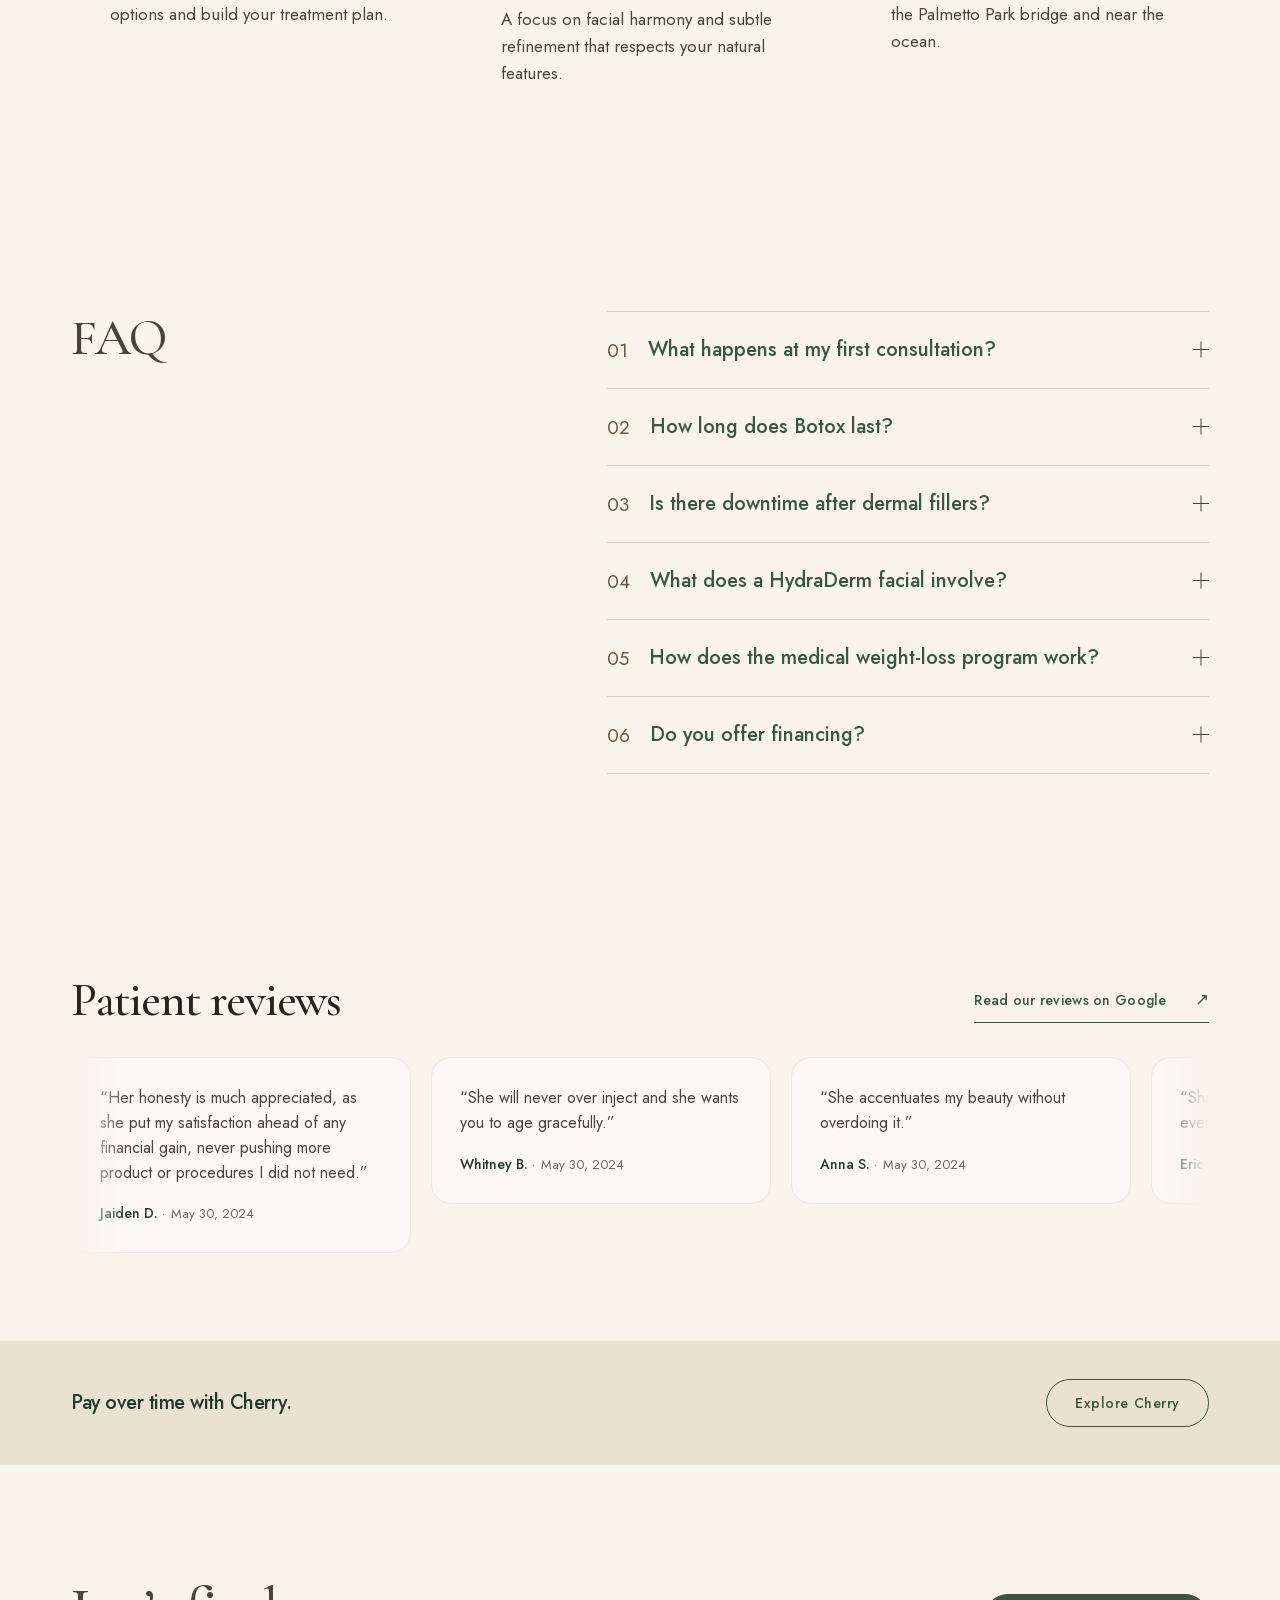
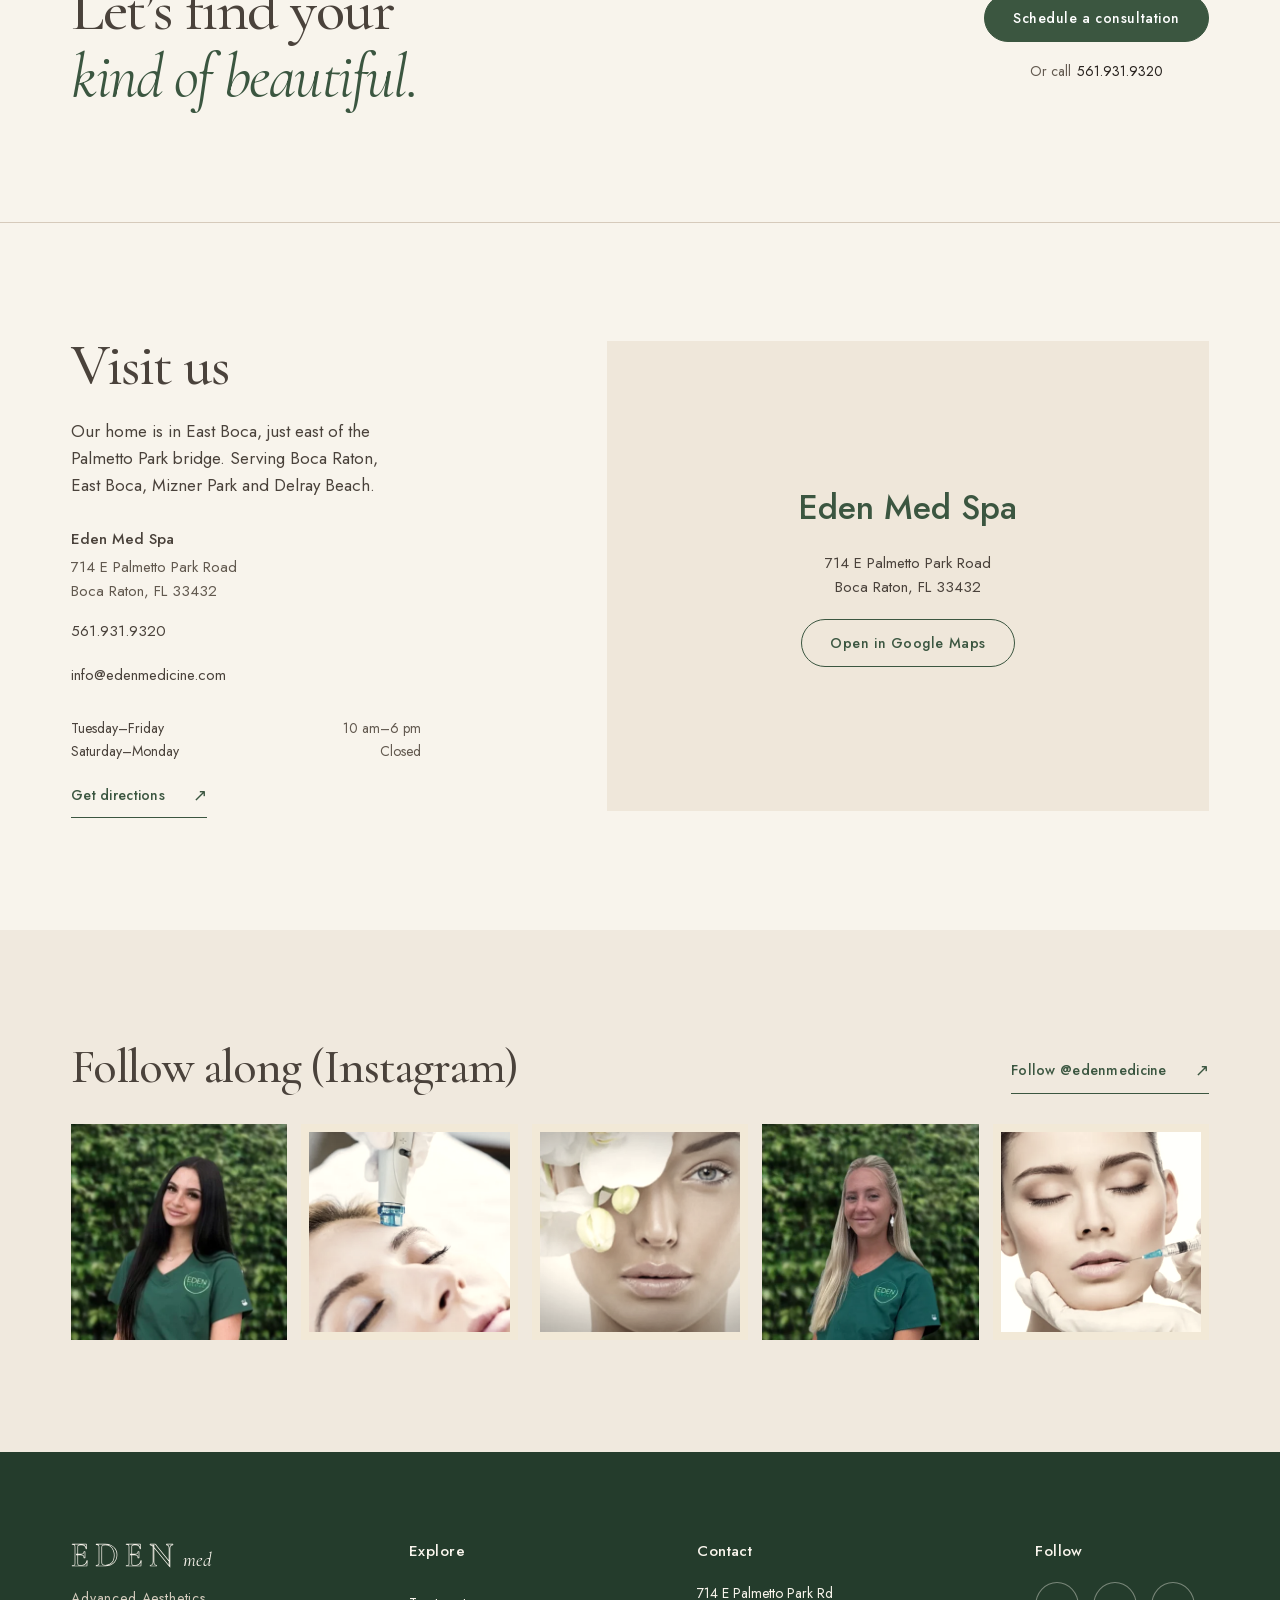
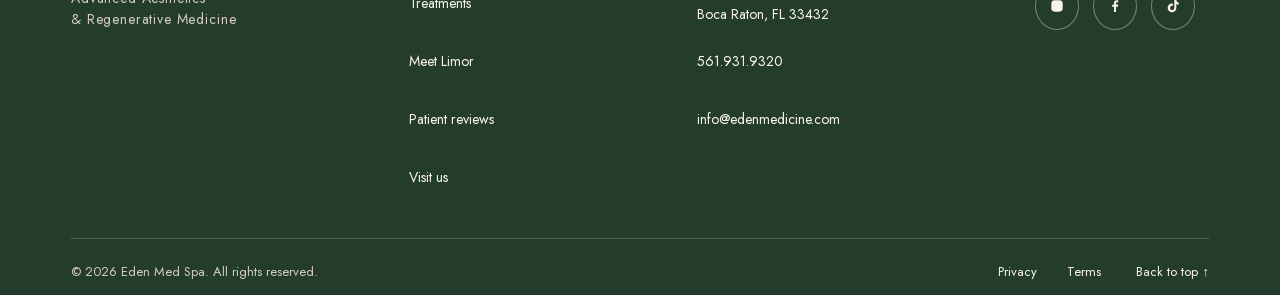
==== commit 529b69a2: "Rebuild patient reviews as compact continuous marquee" ====
--- a/site/index.html
+++ b/site/index.html
@@ -205,8 +205,8 @@
     <section class="faq section wrap" id="faq" aria-labelledby="faq-title"><div class="faq-intro"><h2 id="faq-title">FAQ</h2></div><div class="faq-content"><details class="faq-item"><summary><span class="faq-number" aria-hidden="true">01</span><h3>What happens at my first consultation?</h3><span class="expand-sign" aria-hidden="true"></span></summary><p>Your complimentary consultation is a chance to share your goals with Limor and explore suitable options. Bring your questions about treatments, recovery and costs so you can decide on your next step together.</p></details><details class="faq-item"><summary><span class="faq-number" aria-hidden="true">02</span><h3>How long does Botox last?</h3><span class="expand-sign" aria-hidden="true"></span></summary><p>Eden advises that Botox typically lasts around three to four months. Timing varies by person and treatment area; discuss a suitable follow-up plan with Limor.</p></details><details class="faq-item"><summary><span class="faq-number" aria-hidden="true">03</span><h3>Is there downtime after dermal fillers?</h3><span class="expand-sign" aria-hidden="true"></span></summary><p>Swelling, tenderness and bruising can occur after fillers. These often settle over days to weeks, depending on the product, treatment area and your response. Ask Limor about recovery time and aftercare before scheduling around an event.</p></details><details class="faq-item"><summary><span class="faq-number" aria-hidden="true">04</span><h3>What does a HydraDerm facial involve?</h3><span class="expand-sign" aria-hidden="true"></span></summary><p>HydraDerm uses water-based exfoliation, suction and serum infusion to cleanse and hydrate the skin. Eden can tailor the facial with additions selected for your skin concerns.</p></details><details class="faq-item"><summary><span class="faq-number" aria-hidden="true">05</span><h3>How does the medical weight-loss program work?</h3><span class="expand-sign" aria-hidden="true"></span></summary><p>Eden’s medically supervised program begins with an assessment, including an examination, vital signs and measurements. Your provider discusses suitability for medication, alongside nutrition, physical activity and ongoing monitoring.</p></details><details class="faq-item"><summary><span class="faq-number" aria-hidden="true">06</span><h3>Do you offer financing?</h3><span class="expand-sign" aria-hidden="true"></span></summary><p>Eden’s payments page offers financing through Cherry. Available plans, approval and terms depend on eligibility. Review the current options on the payments page before applying. <a href="https://edenmedicine.com/payments/">Explore Cherry financing ↗</a></p></details></div></section>
 
     <section class="reviews section" id="reviews" aria-labelledby="reviews-title">
-      <div class="wrap reviews-heading"><h2 id="reviews-title">Patient reviews</h2><div class="review-controls"><button class="review-arrow review-prev" type="button" aria-label="Previous reviews">←</button><button class="review-arrow review-next" type="button" aria-label="Next reviews">→</button></div></div>
-      <div class="wrap review-viewport" role="region" aria-label="Patient reviews" tabindex="0"><div class="review-track">
+      <div class="wrap reviews-heading"><h2 id="reviews-title">Patient reviews</h2><a class="text-link" href="https://www.google.com/maps/search/?api=1&amp;query=Eden+Med+Spa+714+E+Palmetto+Park+Road+Boca+Raton">Read our reviews on Google <span aria-hidden="true">↗</span></a></div>
+      <div class="wrap review-viewport" role="region" aria-label="Patient reviews" tabindex="0"><div class="review-track"><div class="review-group">
         <article class="review-card"><blockquote>“Her honesty is much appreciated, as she put my satisfaction ahead of any financial gain, never pushing more product or procedures I did not need.”</blockquote><div class="review-person"><h3>Jaiden D.</h3><time datetime="2024-05-30">May 30, 2024</time></div></article>
         <article class="review-card"><blockquote>“She will never over inject and she wants you to age gracefully.”</blockquote><div class="review-person"><h3>Whitney B.</h3><time datetime="2024-05-30">May 30, 2024</time></div></article>
         <article class="review-card"><blockquote>“She accentuates my beauty without overdoing it.”</blockquote><div class="review-person"><h3>Anna S.</h3><time datetime="2024-05-30">May 30, 2024</time></div></article>
@@ -215,8 +215,7 @@
         <article class="review-card"><blockquote>“Beautiful Med Spa! The Staff was extremely professional &amp; friendly.”</blockquote><div class="review-person"><h3>Dylan R.</h3><time datetime="2024-05-30">May 30, 2024</time></div></article>
         <article class="review-card"><blockquote>“I was nervous to get fillers, so Limor made me feel comfortable and relaxed.”</blockquote><div class="review-person"><h3>Sloane S.</h3><time datetime="2024-05-30">May 30, 2024</time></div></article>
         <article class="review-card"><blockquote>“Limor takes her time to be sure she places the injections in just the right place.”</blockquote><div class="review-person"><h3>Betty R.</h3><time datetime="2024-09-21">September 21, 2024</time></div></article>
-      </div></div>
-      <div class="wrap reviews-foot"><a class="text-link" href="https://www.google.com/maps/search/?api=1&amp;query=Eden+Med+Spa+714+E+Palmetto+Park+Road+Boca+Raton">Read our reviews on Google <span aria-hidden="true">↗</span></a></div>
+      </div></div></div>
     </section>
 
     <section class="financing" aria-label="Cherry financing"><div class="wrap financing-inner"><h2>Pay over time with Cherry.</h2><a class="button button-outline" href="https://edenmedicine.com/payments/">Explore Cherry</a></div></section>
--- a/site/styles.css
+++ b/site/styles.css
@@ -447,3 +447,18 @@
 @keyframes treatment-enter{from{opacity:0;transform:translateX(12px)}to{opacity:1;transform:translateX(0)}}
 .treatment-card.is-entering{animation:treatment-enter .3s ease both;animation-delay:var(--stagger,0ms)}
 @media(max-width:767px){.treatment-tab-row{gap:12px}.treatment-tab-row .treatment-tabs{gap:20px;margin:0;padding:0;scrollbar-width:none}.treatment-category-arrows{gap:6px}.category-arrow{width:44px;height:44px}}
+
+/* Round 5 continuous patient reviews */
+.reviews{padding-block:88px;background:var(--e-global-color-primary)}
+.reviews-heading{align-items:center;margin-bottom:30px}.reviews-heading .text-link{flex:none;font-size:14px}
+.review-viewport{overflow-x:auto;scroll-behavior:auto;mask-image:linear-gradient(90deg,transparent,#000 5%,#000 95%,transparent);-webkit-mask-image:linear-gradient(90deg,transparent,#000 5%,#000 95%,transparent)}
+.review-track{display:flex;width:max-content;gap:0}
+.review-group{display:flex;align-items:flex-start;flex:none;gap:20px;padding-right:20px}
+.review-card{flex:0 0 340px;width:340px;min-width:0;min-height:0;height:auto;padding:28px;border:1px solid rgba(34,58,42,.08);border-radius:20px;background:#FBF8F3}
+.review-card blockquote{display:-webkit-box;-webkit-box-orient:vertical;-webkit-line-clamp:5;overflow:hidden;margin:0;font:400 16px/1.55 var(--e-global-typography-text-font-family);color:#4A423B}
+.review-person{display:flex;flex-direction:row;align-items:baseline;justify-content:flex-start;gap:6px;margin-top:18px;padding:0;border:0}
+.review-person h3{font:500 14px/1.45 var(--e-global-typography-text-font-family)}.review-person h3:after{content:" · ";font-weight:400;color:#6E645B}.review-person time{font:400 13px/1.45 var(--e-global-typography-text-font-family);color:#6E645B}
+@keyframes review-flow{to{transform:translateX(-50%)}}
+@media(prefers-reduced-motion:no-preference){.reviews.is-marquee-ready .review-viewport{overflow:hidden;scroll-snap-type:none}.reviews.is-marquee-ready .review-track{animation:review-flow 60s linear infinite}.reviews.is-marquee-ready .review-viewport:hover .review-track,.reviews.is-marquee-ready .review-viewport:focus-within .review-track{animation-play-state:paused}}
+@media(prefers-reduced-motion:reduce){.review-copy{display:none}.review-viewport{overflow-x:auto;scroll-snap-type:x proximity;mask-image:none;-webkit-mask-image:none}.review-track{animation:none!important}.review-card{scroll-snap-align:start}}
+@media(max-width:767px){.reviews{padding-block:64px}.reviews-heading{align-items:flex-start;gap:12px;margin-bottom:22px}.reviews-heading .text-link{max-width:150px;min-height:0;font-size:13px;line-height:1.35}.review-card{flex-basis:280px;width:280px;padding:28px}.review-person{flex-direction:row;align-items:baseline;gap:6px}.review-card blockquote{font-size:16px;line-height:1.55}}
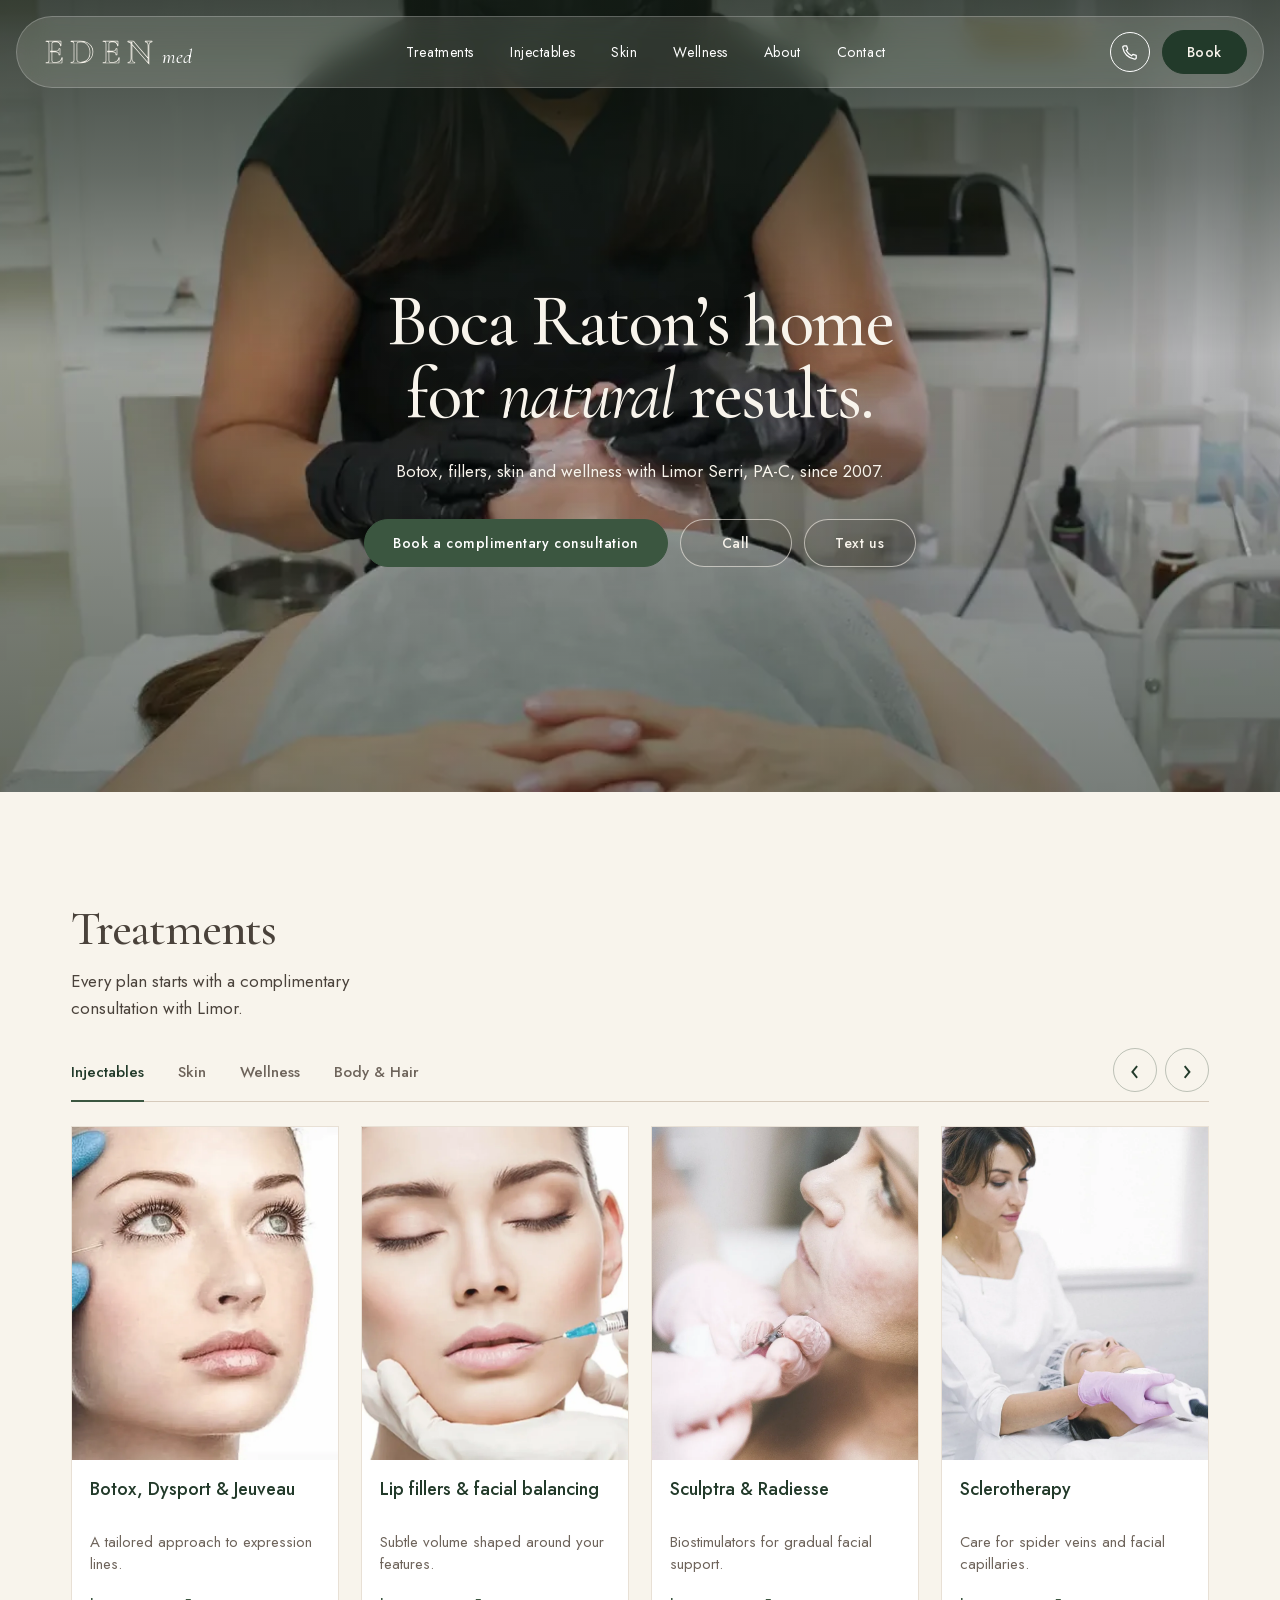
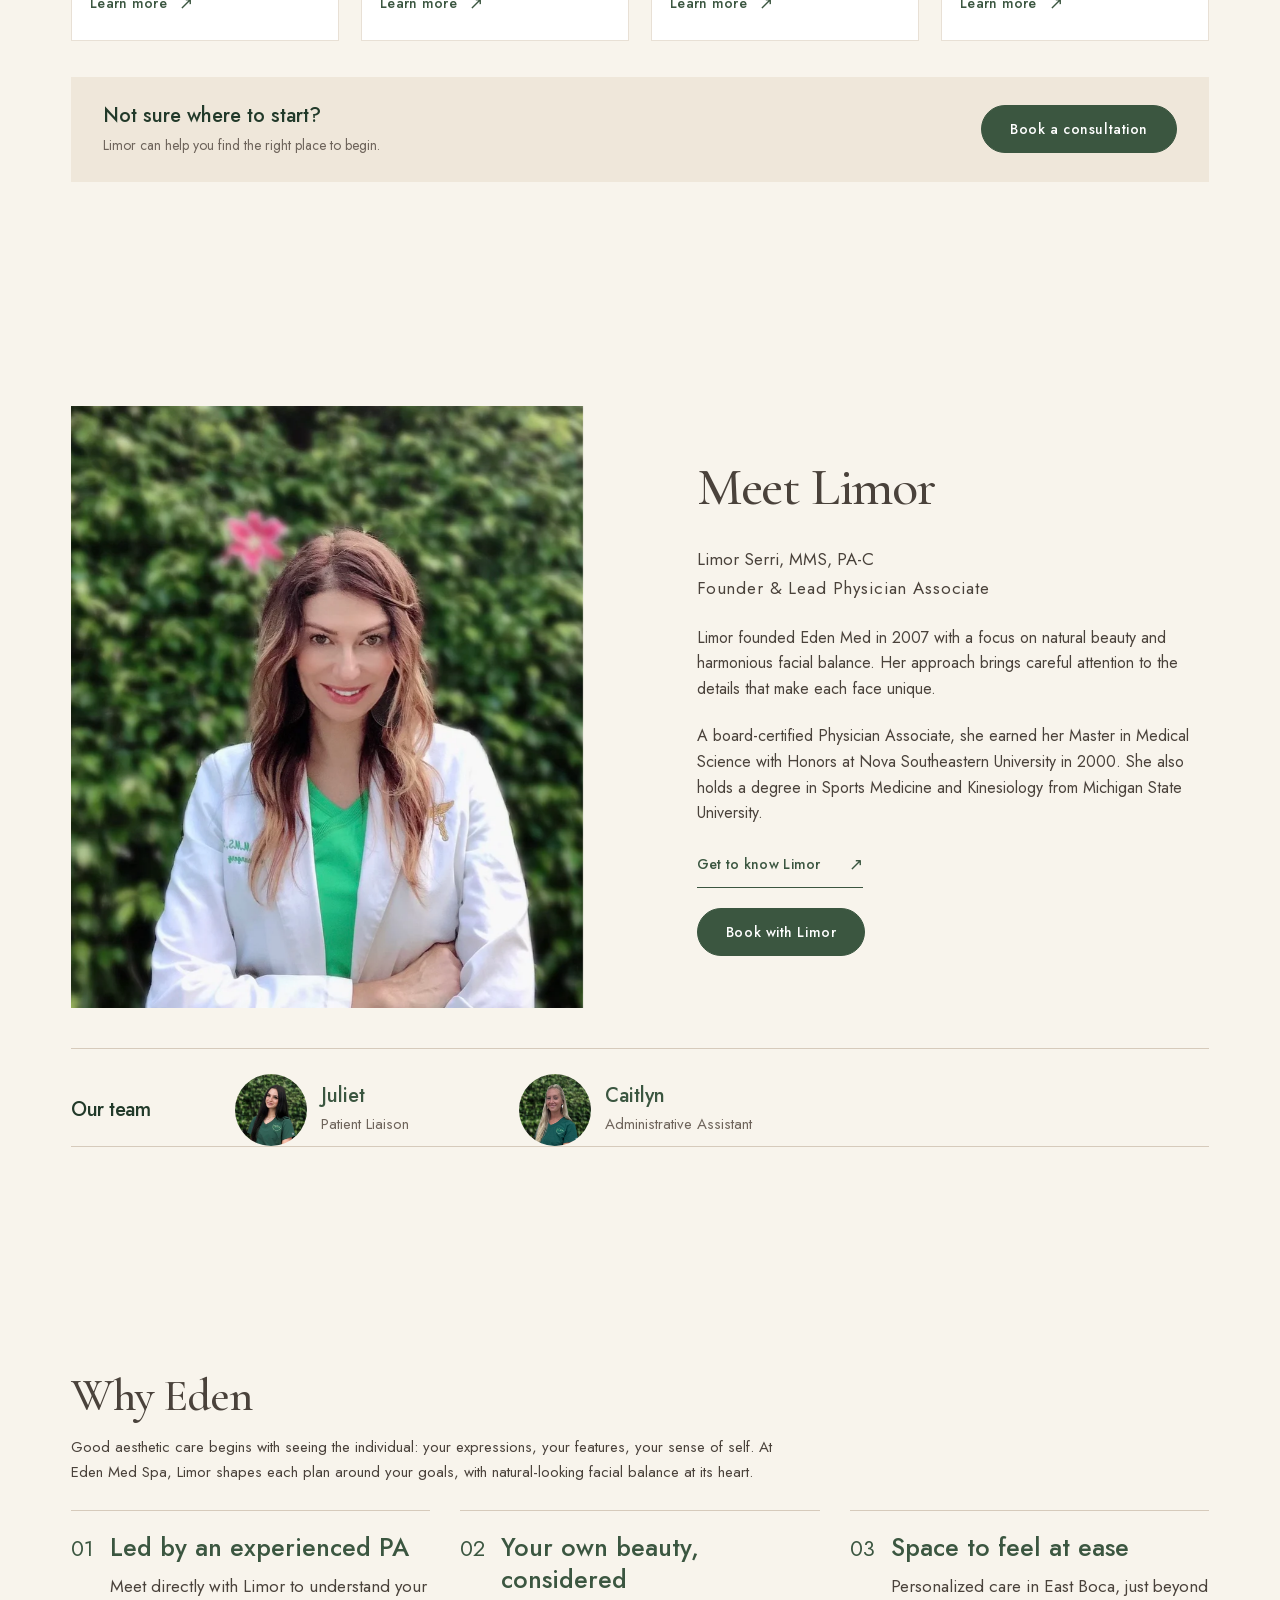
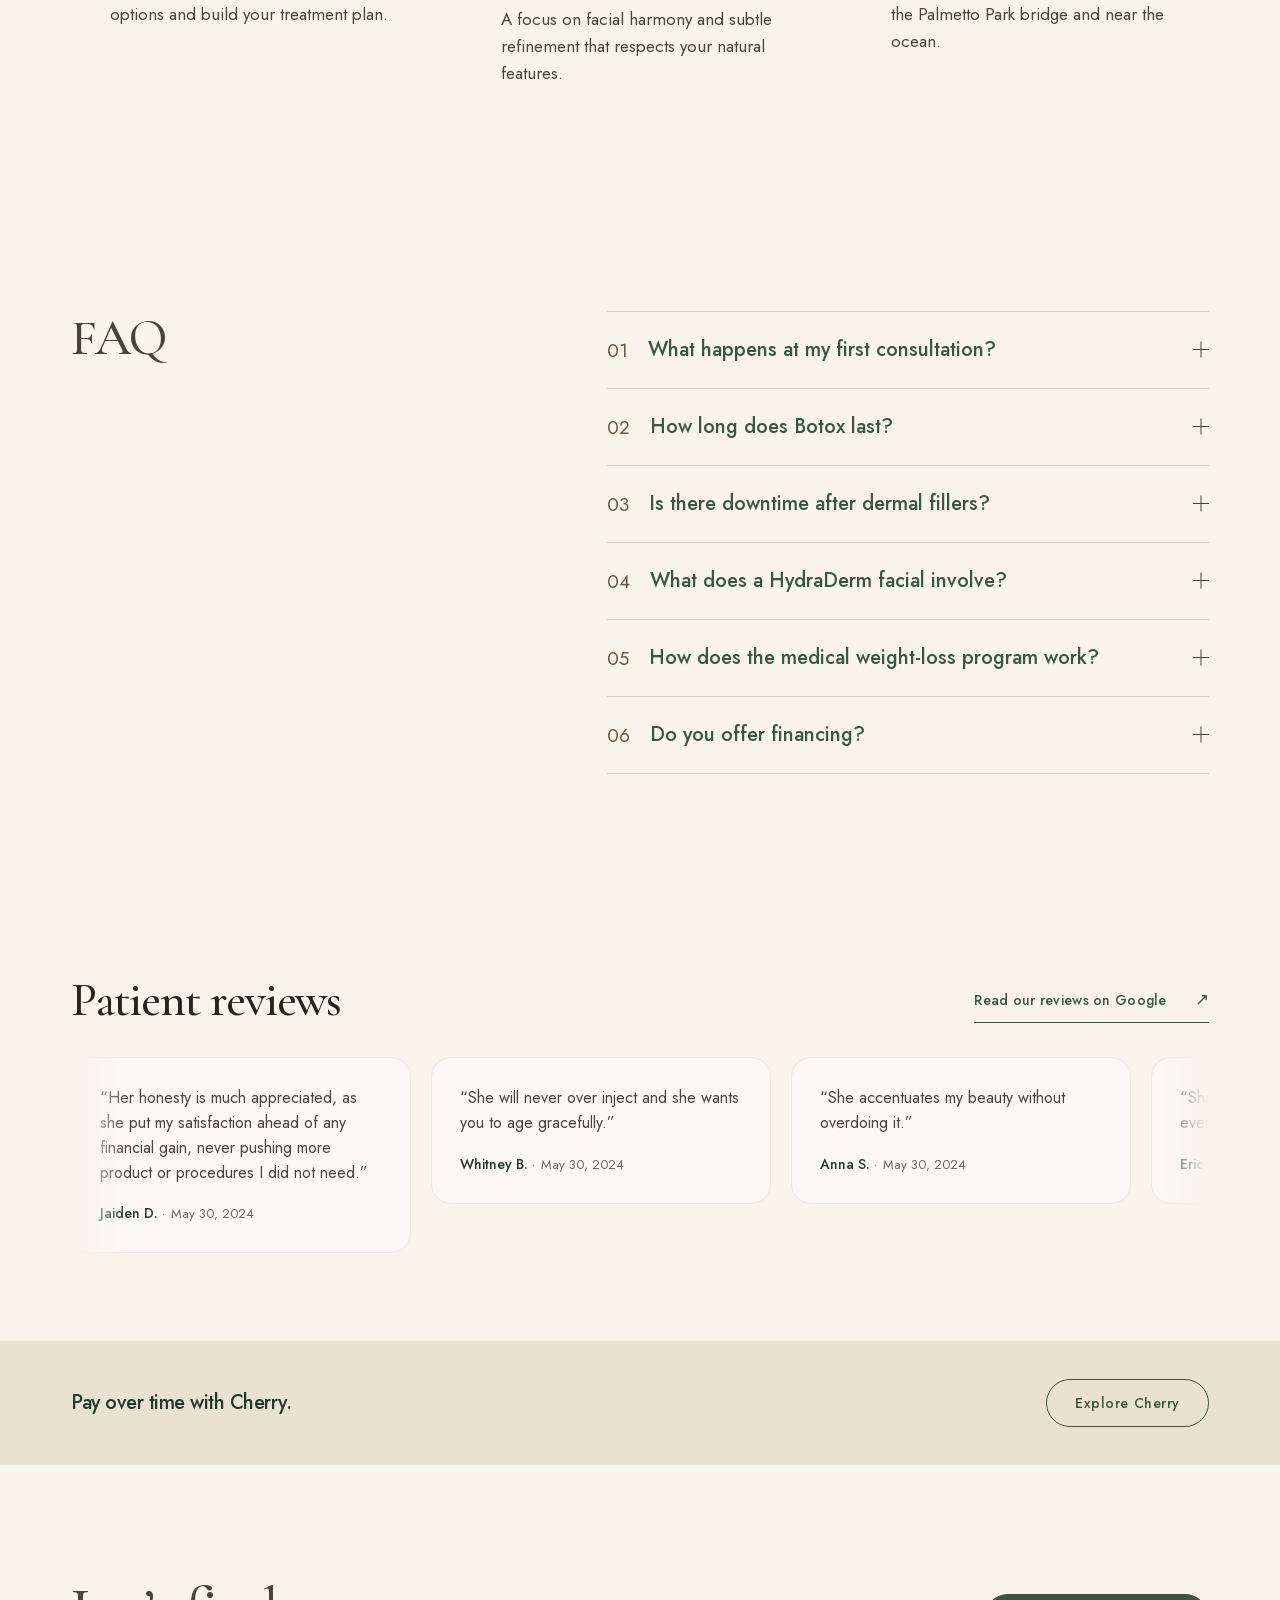
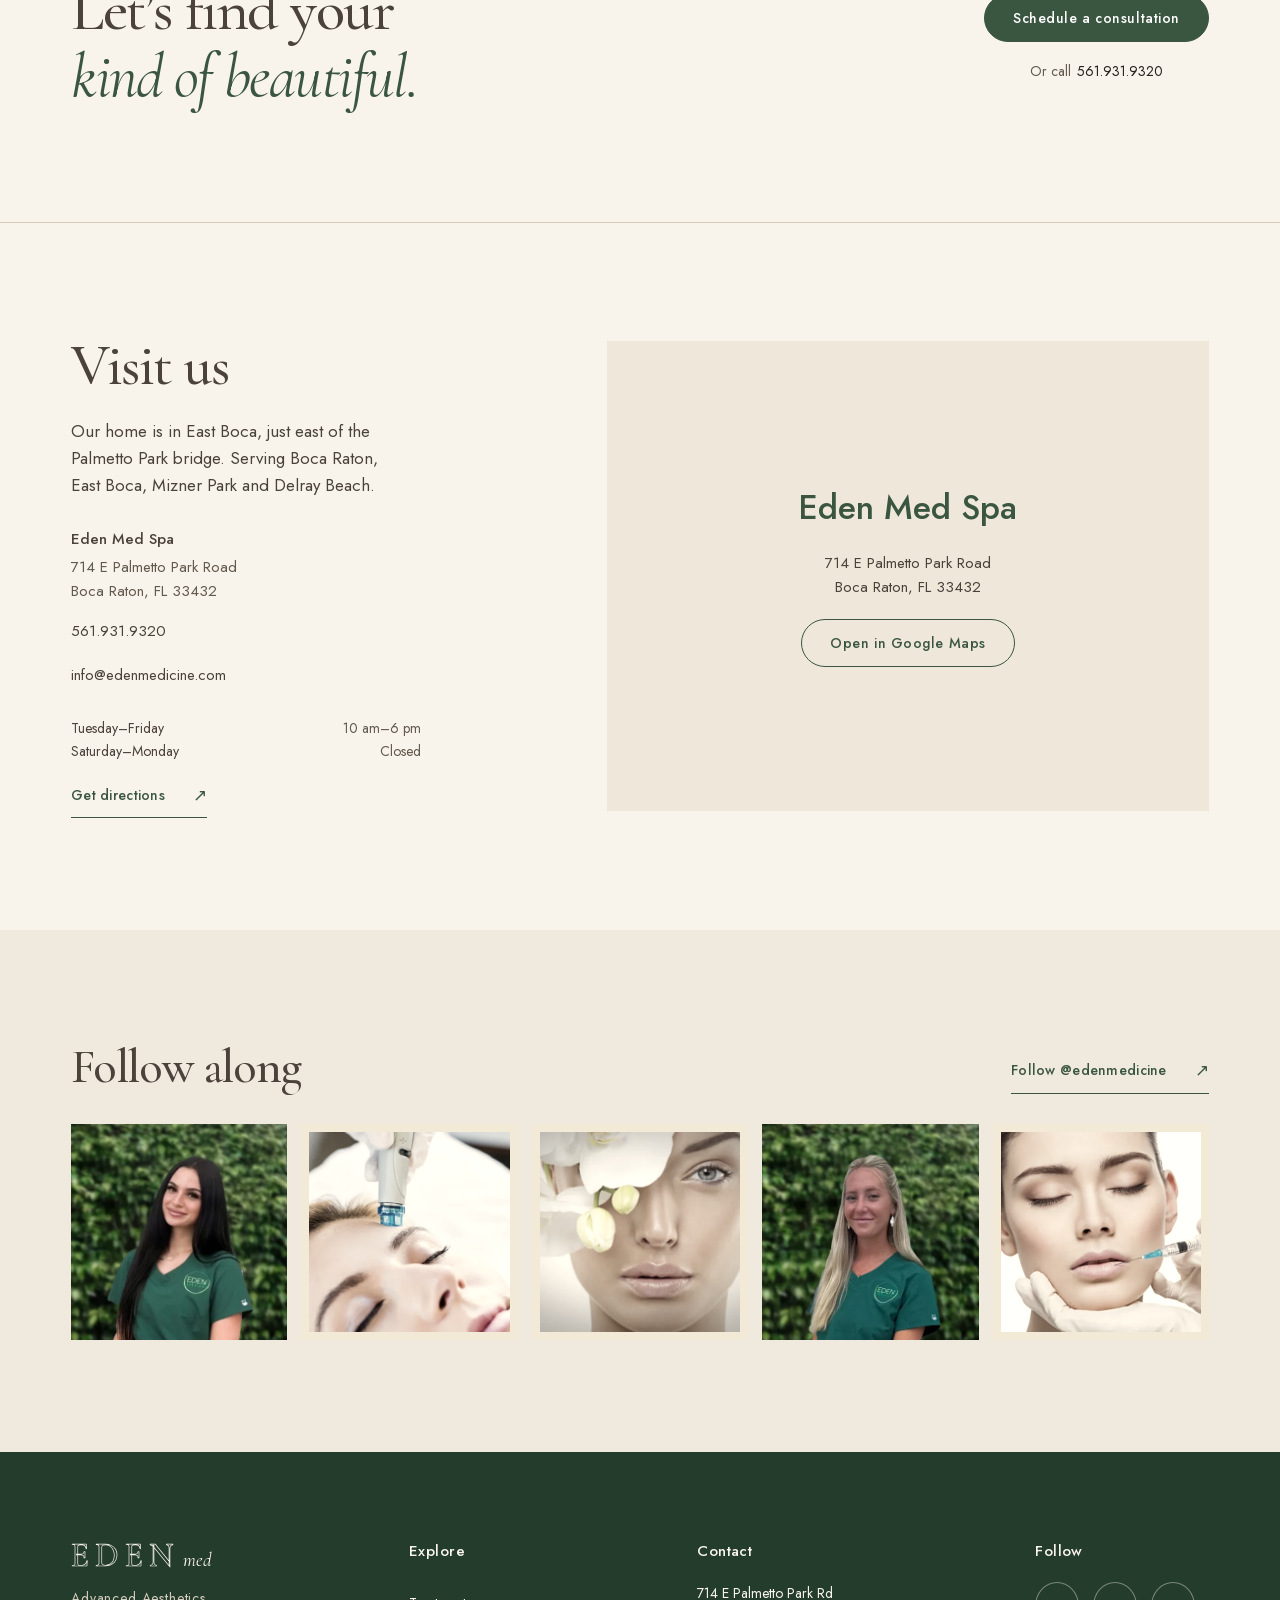
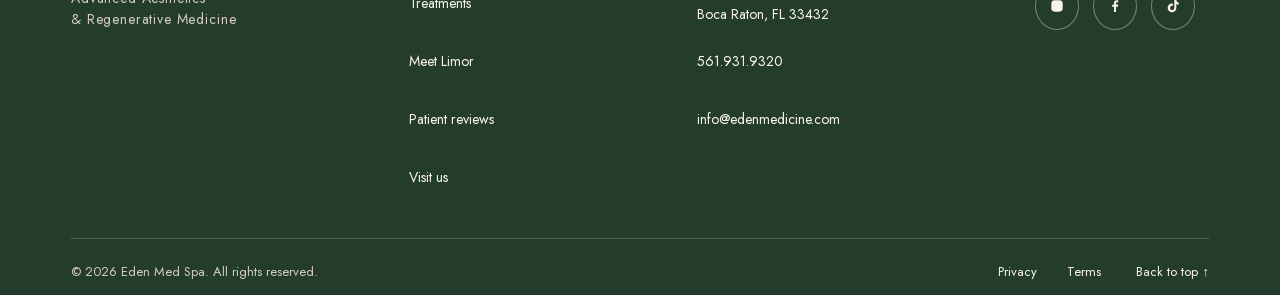
==== commit 70843cbd: "Tidy Instagram heading and button labels" ====
--- a/site/index.html
+++ b/site/index.html
@@ -231,9 +231,9 @@
         <div class="hours"><dl><div><dt>Tuesday–Friday</dt><dd>10 am–6 pm</dd></div><div><dt>Saturday–Monday</dt><dd>Closed</dd></div></dl></div>
         <a class="text-link" href="https://www.google.com/maps/search/?api=1&amp;query=Eden+Med+Spa+714+E+Palmetto+Park+Road+Boca+Raton">Get directions <span aria-hidden="true">↗</span></a>
       </div>
-      <div class="contact-map"><div class="map-frame"><div class="map-fallback"><h3>Eden Med Spa</h3><p>714 E Palmetto Park Road<br>Boca Raton, FL 33432</p><a class="button button-outline" href="https://www.google.com/maps/search/?api=1&amp;query=Eden+Med+Spa+714+E+Palmetto+Park+Road+Boca+Raton">Open in Google Maps <span aria-hidden="true">↗</span></a></div><iframe title="Map showing Eden Med Spa at 714 E Palmetto Park Road, Boca Raton" src="https://www.google.com/maps/embed?pb=!1m18!1m12!1m3!1d3575.26417315667!2d-80.07700982447484!3d26.350316276986828!2m3!1f0!2f0!3f0!3m2!1i1024!2i768!4f13.1!3m3!1m2!1s0x88d8e2223df3b1eb%3A0xfe7a121fc7399f6e!2s714%20E%20Palmetto%20Park%20Rd%2C%20Boca%20Raton%2C%20FL%2033432%2C%20USA!5e0!3m2!1sen!2sin!4v1716443321004!5m2!1sen!2sin" width="640" height="520" loading="lazy" referrerpolicy="no-referrer-when-downgrade" allowfullscreen></iframe></div></div>
-    </section>
-    <section class="instagram section" aria-labelledby="instagram-title"><div class="wrap"><div class="instagram-heading"><div><h2 id="instagram-title">Follow along (Instagram)</h2></div><a class="text-link" href="https://www.instagram.com/edenmedicine/">Follow @edenmedicine <span aria-hidden="true">↗</span></a></div><div class="instagram-grid"><a href="https://www.instagram.com/edenmedicine/" aria-label="Meet Juliet — follow Eden on Instagram"><img src="assets/instagram-01.webp" alt="Juliet, Patient Liaison at Eden Med" width="440" height="440" loading="lazy"><span class="instagram-icon" aria-hidden="true"><svg viewBox="0 0 24 24"><rect x="3.5" y="3.5" width="17" height="17" rx="5"/><circle cx="12" cy="12" r="4"/><circle class="instagram-dot" cx="17.5" cy="6.8" r="1"/></svg></span></a><a href="https://www.instagram.com/edenmedicine/" aria-label="Skin rituals — follow Eden on Instagram"><img src="assets/instagram-02.webp" alt="HydraDerm treatment imagery from Eden’s website" width="440" height="440" loading="lazy"><span class="instagram-icon" aria-hidden="true"><svg viewBox="0 0 24 24"><rect x="3.5" y="3.5" width="17" height="17" rx="5"/><circle cx="12" cy="12" r="4"/><circle class="instagram-dot" cx="17.5" cy="6.8" r="1"/></svg></span></a><a href="https://www.instagram.com/edenmedicine/" aria-label="Skin-care inspiration — follow Eden on Instagram"><img src="assets/instagram-03.webp" alt="Stock beauty portrait with a white orchid, from Eden’s skin-care page" width="440" height="440" loading="lazy"><span class="instagram-icon" aria-hidden="true"><svg viewBox="0 0 24 24"><rect x="3.5" y="3.5" width="17" height="17" rx="5"/><circle cx="12" cy="12" r="4"/><circle class="instagram-dot" cx="17.5" cy="6.8" r="1"/></svg></span></a><a href="https://www.instagram.com/edenmedicine/" aria-label="Meet Caitlyn — follow Eden on Instagram"><img src="assets/instagram-04.webp" alt="Caitlyn, Administrative Assistant at Eden Med" width="440" height="440" loading="lazy"><span class="instagram-icon" aria-hidden="true"><svg viewBox="0 0 24 24"><rect x="3.5" y="3.5" width="17" height="17" rx="5"/><circle cx="12" cy="12" r="4"/><circle class="instagram-dot" cx="17.5" cy="6.8" r="1"/></svg></span></a><a href="https://www.instagram.com/edenmedicine/" aria-label="Thoughtful treatments — follow Eden on Instagram"><img src="assets/instagram-05.webp" alt="Dermal filler treatment imagery from Eden’s website" width="440" height="440" loading="lazy"><span class="instagram-icon" aria-hidden="true"><svg viewBox="0 0 24 24"><rect x="3.5" y="3.5" width="17" height="17" rx="5"/><circle cx="12" cy="12" r="4"/><circle class="instagram-dot" cx="17.5" cy="6.8" r="1"/></svg></span></a></div></div></section>
+      <div class="contact-map"><div class="map-frame"><div class="map-fallback"><h3>Eden Med Spa</h3><p>714 E Palmetto Park Road<br>Boca Raton, FL 33432</p><a class="button button-outline" href="https://www.google.com/maps/search/?api=1&amp;query=Eden+Med+Spa+714+E+Palmetto+Park+Road+Boca+Raton">Open in Google Maps</a></div><iframe title="Map showing Eden Med Spa at 714 E Palmetto Park Road, Boca Raton" src="https://www.google.com/maps/embed?pb=!1m18!1m12!1m3!1d3575.26417315667!2d-80.07700982447484!3d26.350316276986828!2m3!1f0!2f0!3f0!3m2!1i1024!2i768!4f13.1!3m3!1m2!1s0x88d8e2223df3b1eb%3A0xfe7a121fc7399f6e!2s714%20E%20Palmetto%20Park%20Rd%2C%20Boca%20Raton%2C%20FL%2033432%2C%20USA!5e0!3m2!1sen!2sin!4v1716443321004!5m2!1sen!2sin" width="640" height="520" loading="lazy" referrerpolicy="no-referrer-when-downgrade" allowfullscreen></iframe></div></div>
+    </section>
+    <section class="instagram section" aria-labelledby="instagram-title"><div class="wrap"><div class="instagram-heading"><div><h2 id="instagram-title">Follow along</h2></div><a class="text-link" href="https://www.instagram.com/edenmedicine/">Follow @edenmedicine <span aria-hidden="true">↗</span></a></div><div class="instagram-grid"><a href="https://www.instagram.com/edenmedicine/" aria-label="Meet Juliet — follow Eden on Instagram"><img src="assets/instagram-01.webp" alt="Juliet, Patient Liaison at Eden Med" width="440" height="440" loading="lazy"><span class="instagram-icon" aria-hidden="true"><svg viewBox="0 0 24 24"><rect x="3.5" y="3.5" width="17" height="17" rx="5"/><circle cx="12" cy="12" r="4"/><circle class="instagram-dot" cx="17.5" cy="6.8" r="1"/></svg></span></a><a href="https://www.instagram.com/edenmedicine/" aria-label="Skin rituals — follow Eden on Instagram"><img src="assets/instagram-02.webp" alt="HydraDerm treatment imagery from Eden’s website" width="440" height="440" loading="lazy"><span class="instagram-icon" aria-hidden="true"><svg viewBox="0 0 24 24"><rect x="3.5" y="3.5" width="17" height="17" rx="5"/><circle cx="12" cy="12" r="4"/><circle class="instagram-dot" cx="17.5" cy="6.8" r="1"/></svg></span></a><a href="https://www.instagram.com/edenmedicine/" aria-label="Skin-care inspiration — follow Eden on Instagram"><img src="assets/instagram-03.webp" alt="Stock beauty portrait with a white orchid, from Eden’s skin-care page" width="440" height="440" loading="lazy"><span class="instagram-icon" aria-hidden="true"><svg viewBox="0 0 24 24"><rect x="3.5" y="3.5" width="17" height="17" rx="5"/><circle cx="12" cy="12" r="4"/><circle class="instagram-dot" cx="17.5" cy="6.8" r="1"/></svg></span></a><a href="https://www.instagram.com/edenmedicine/" aria-label="Meet Caitlyn — follow Eden on Instagram"><img src="assets/instagram-04.webp" alt="Caitlyn, Administrative Assistant at Eden Med" width="440" height="440" loading="lazy"><span class="instagram-icon" aria-hidden="true"><svg viewBox="0 0 24 24"><rect x="3.5" y="3.5" width="17" height="17" rx="5"/><circle cx="12" cy="12" r="4"/><circle class="instagram-dot" cx="17.5" cy="6.8" r="1"/></svg></span></a><a href="https://www.instagram.com/edenmedicine/" aria-label="Thoughtful treatments — follow Eden on Instagram"><img src="assets/instagram-05.webp" alt="Dermal filler treatment imagery from Eden’s website" width="440" height="440" loading="lazy"><span class="instagram-icon" aria-hidden="true"><svg viewBox="0 0 24 24"><rect x="3.5" y="3.5" width="17" height="17" rx="5"/><circle cx="12" cy="12" r="4"/><circle class="instagram-dot" cx="17.5" cy="6.8" r="1"/></svg></span></a></div></div></section>
   </main>
   <footer class="site-footer"><div class="wrap">
     <div class="footer-main">
@@ -245,6 +245,6 @@
     <div class="footer-bottom"><p>© 2026 Eden Med Spa. All rights reserved.</p><div><a href="https://edenmedicine.com/privacy-policy/">Privacy</a><a href="https://edenmedicine.com/terms-of-service/">Terms</a><a href="#top">Back to top ↑</a></div></div>
     
   </div></footer>
-  <nav class="mobile-actions" aria-label="Quick contact" hidden><a class="button" href="https://edenmedicine.com/book-appointment/">Book <span aria-hidden="true">↗</span></a><a href="tel:5619319320">Call</a><a href="sms:5619319320">Text</a></nav>
+  <nav class="mobile-actions" aria-label="Quick contact" hidden><a class="button" href="https://edenmedicine.com/book-appointment/">Book</a><a href="tel:5619319320">Call</a><a href="sms:5619319320">Text</a></nav>
 </body>
 </html>
